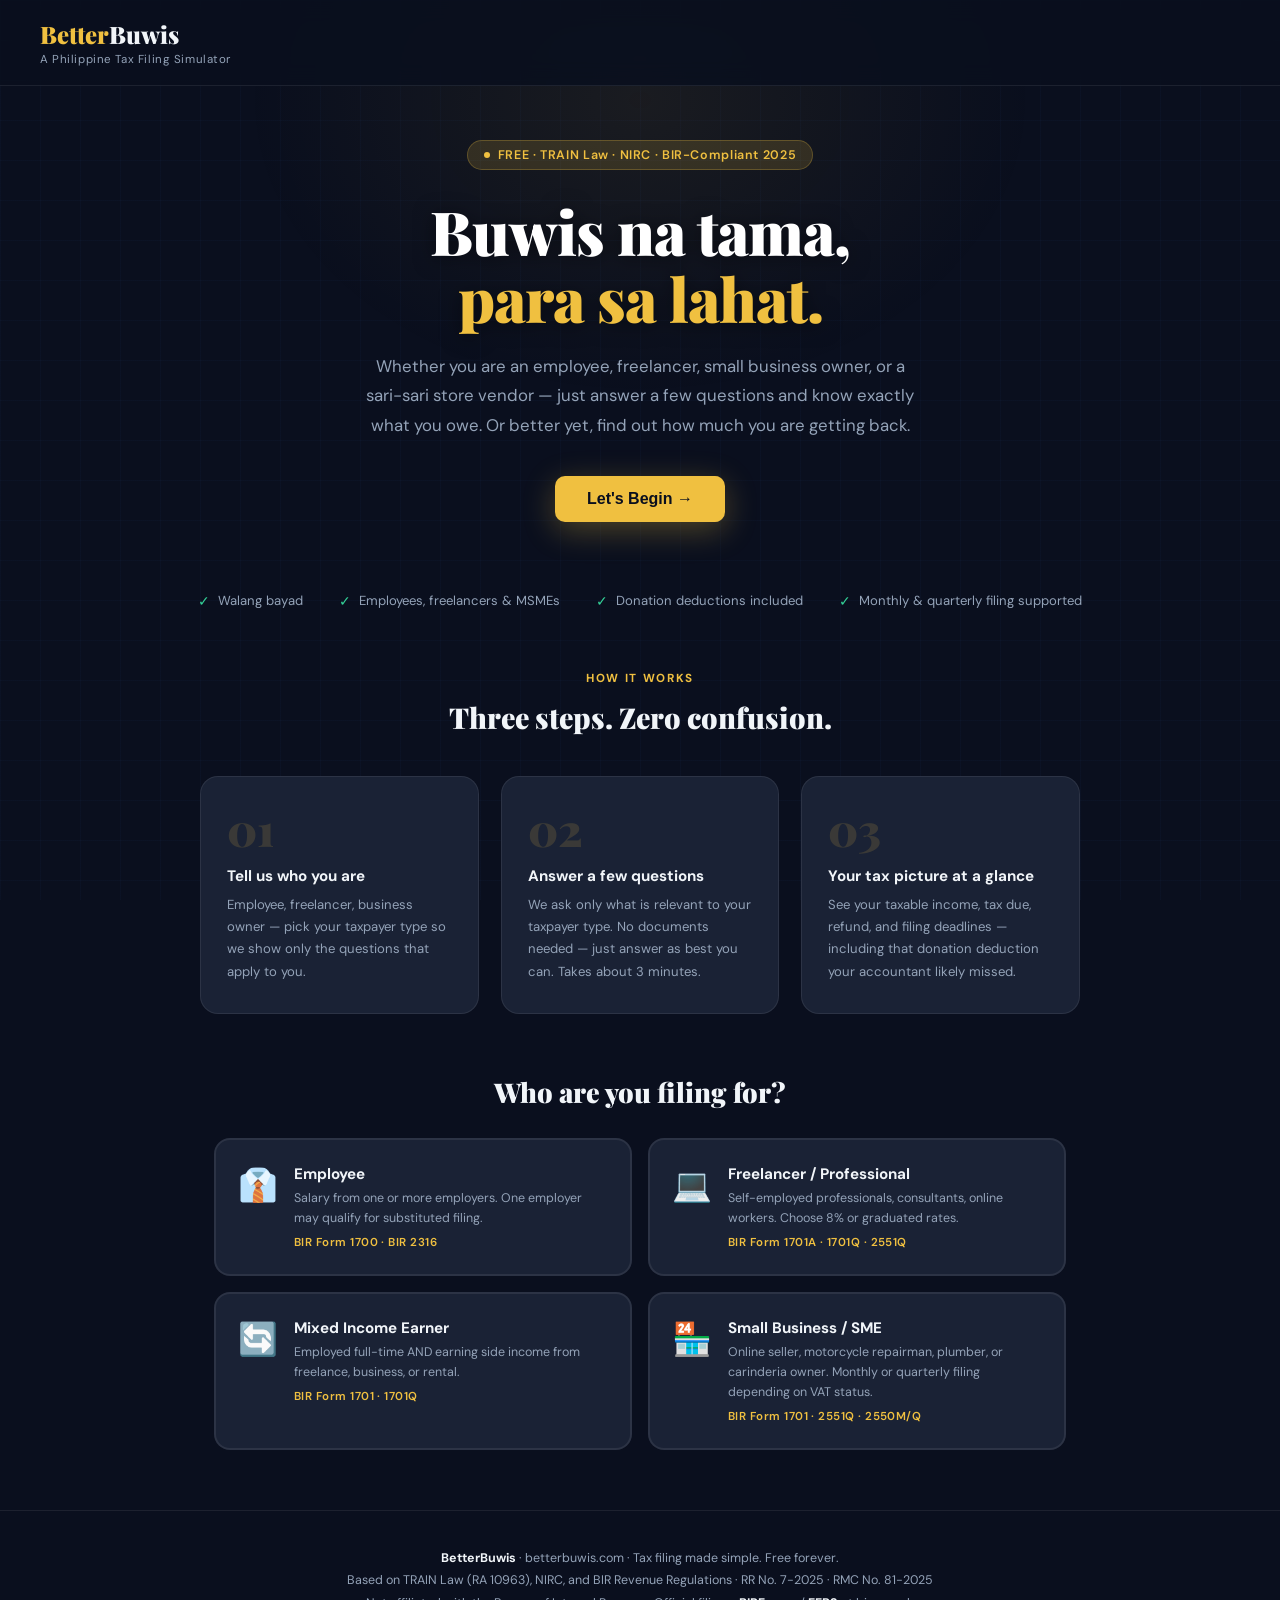
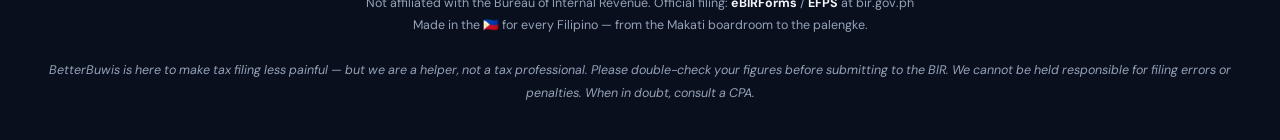
==== index.html @ 090c54fe "Add files via upload" ====
<!DOCTYPE html>
<html lang="en">
<head>
<meta charset="UTF-8">
<link rel="icon" type="image/svg+xml" href="data:image/svg+xml,<svg xmlns='http://www.w3.org/2000/svg' viewBox='0 0 64 64'><rect width='64' height='64' rx='12' fill='%230a0f1e'/><text x='4' y='48' font-family='Georgia,serif' font-size='42' font-weight='900' fill='%23f0c040'>B</text><text x='30' y='48' font-family='Georgia,serif' font-size='42' font-weight='900' fill='%23ffffff'>B</text></svg>">
<title>BetterBuwis — A Philippine Tax Filing Simulator v1.9</title>
<!-- Google tag (gtag.js) -->
<script async src="https://www.googletagmanager.com/gtag/js?id=G-RTG8ZBJ136"></script>
<script>
  window.dataLayer = window.dataLayer || [];
  function gtag(){dataLayer.push(arguments);}
  gtag('js', new Date());
  gtag('config', 'G-RTG8ZBJ136');
</script>
<style>
  @import url('https://fonts.googleapis.com/css2?family=Playfair+Display:wght@700;900&family=DM+Sans:wght@300;400;500;600&display=swap');

  :root {
    --bg: #0a0f1e;
    --surface: #111827;
    --card: #1a2235;
    --border: rgba(255,255,255,0.08);
    --gold: #f0c040;
    --gold-dim: rgba(240,192,64,0.15);
    --blue: #4f8ef7;
    --green: #34d399;
    --red: #f87171;
    --text: #f1f5f9;
    --muted: #94a3b8;
    --accent: #e2a12f;
  }

  * { margin: 0; padding: 0; box-sizing: border-box; }
  body { font-family: 'DM Sans', sans-serif; background: var(--bg); color: var(--text); min-height: 100vh; overflow-x: hidden; }

  .bg-grid {
    position: fixed; inset: 0; z-index: 0;
    background-image: linear-gradient(rgba(79,142,247,0.03) 1px, transparent 1px), linear-gradient(90deg, rgba(79,142,247,0.03) 1px, transparent 1px);
    background-size: 40px 40px;
  }
  .bg-glow {
    position: fixed; top: -200px; left: 50%; transform: translateX(-50%);
    width: 800px; height: 600px;
    background: radial-gradient(ellipse, rgba(240,192,64,0.07) 0%, transparent 70%);
    z-index: 0; pointer-events: none;
  }

  nav {
    position: fixed; top: 0; left: 0; right: 0; z-index: 100;
    padding: 18px 40px;
    display: flex; align-items: center; justify-content: space-between;
    background: rgba(10,15,30,0.88); backdrop-filter: blur(12px);
    border-bottom: 1px solid var(--border);
  }
  .logo { font-family: 'Playfair Display', serif; font-size: 1.5rem; font-weight: 900; color: var(--gold); }
  .logo span { color: var(--text); }
  .nav-tag { font-size: 0.72rem; color: var(--muted); letter-spacing: 0.05em; margin-top: 2px; }
  .nav-pill {
    background: var(--gold-dim); border: 1px solid rgba(240,192,64,0.3);
    color: var(--gold); font-size: 0.78rem; font-weight: 600;
    padding: 6px 18px; border-radius: 50px; cursor: pointer; transition: all 0.2s;
  }
  .nav-pill:hover { background: rgba(240,192,64,0.25); }

  .hero {
    position: relative; z-index: 1;
    padding: 140px 40px 70px; text-align: center;
    max-width: 860px; margin: 0 auto;
  }
  .hero-badge {
    display: inline-flex; align-items: center; gap: 8px;
    background: var(--gold-dim); border: 1px solid rgba(240,192,64,0.25);
    color: var(--gold); font-size: 0.78rem; font-weight: 600;
    padding: 6px 16px; border-radius: 50px; margin-bottom: 28px; letter-spacing: 0.05em;
  }
  .dot { width: 6px; height: 6px; background: var(--gold); border-radius: 50%; animation: pulse 2s infinite; }
  @keyframes pulse { 0%,100%{opacity:1;transform:scale(1)} 50%{opacity:0.5;transform:scale(0.8)} }

  h1 { font-family: 'Playfair Display', serif; font-size: clamp(2.4rem, 5vw, 3.8rem); font-weight: 900; line-height: 1.1; margin-bottom: 20px; letter-spacing: -1px; color: #ffffff; text-shadow: 0 2px 20px rgba(0,0,0,0.5); }
  h1 em { color: var(--gold); font-style: normal; }
  .hero p { font-size: 1.05rem; color: var(--muted); max-width: 560px; margin: 0 auto 36px; line-height: 1.75; }

  .hero-cta { display: flex; gap: 14px; justify-content: center; flex-wrap: wrap; }
  .btn-primary {
    background: var(--gold); color: #0a0f1e; font-weight: 700; font-size: 1rem;
    padding: 14px 32px; border-radius: 10px; border: none; cursor: pointer;
    transition: all 0.25s; box-shadow: 0 8px 32px rgba(240,192,64,0.3);
  }
  .btn-primary:hover { transform: translateY(-2px); box-shadow: 0 12px 40px rgba(240,192,64,0.45); }
  .btn-ghost {
    background: transparent; color: var(--text); font-weight: 500; font-size: 1rem;
    padding: 14px 32px; border-radius: 10px; border: 1px solid var(--border); cursor: pointer; transition: all 0.25s;
  }
  .btn-ghost:hover { background: var(--card); }

  .trust-strip {
    position: relative; z-index: 1;
    display: flex; justify-content: center; gap: 36px; padding: 0 40px 60px; flex-wrap: wrap;
  }
  .trust-item { display: flex; align-items: center; gap: 8px; font-size: 0.82rem; color: var(--muted); }
  .trust-icon { color: var(--green); font-size: 0.9rem; }

  /* TAXPAYER TYPE SELECTOR */
  .type-select-section {
    position: relative; z-index: 1;
    max-width: 900px; margin: 0 auto 60px; padding: 0 24px;
  }
  .section-label { font-size: 0.73rem; font-weight: 700; letter-spacing: 0.14em; color: var(--gold); text-transform: uppercase; margin-bottom: 12px; text-align: center; }
  .section-title { font-family: 'Playfair Display', serif; font-size: 1.7rem; font-weight: 900; text-align: center; margin-bottom: 28px; }

  .type-grid { display: grid; grid-template-columns: repeat(2, 1fr); gap: 16px; margin-bottom: 30px; }
  .type-card {
    background: var(--card); border: 2px solid var(--border); border-radius: 16px;
    padding: 24px 22px; cursor: pointer; transition: all 0.25s;
    display: flex; gap: 16px; align-items: flex-start;
  }
  .type-card:hover { border-color: rgba(240,192,64,0.4); transform: translateY(-2px); }
  .type-card.selected { border-color: var(--gold); background: var(--gold-dim); }
  .tc-icon { font-size: 2rem; flex-shrink: 0; }
  .tc-body h3 { font-size: 0.95rem; font-weight: 700; margin-bottom: 5px; }
  .tc-body p { font-size: 0.78rem; color: var(--muted); line-height: 1.6; }
  .tc-forms { font-size: 0.72rem; color: var(--gold); font-weight: 600; margin-top: 6px; letter-spacing: 0.04em; }

  /* UPLOAD SECTION */
  .upload-section { position: relative; z-index: 1; max-width: 740px; margin: 0 auto 80px; padding: 0 24px; }
  .upload-card {
    background: var(--card); border: 2px dashed rgba(240,192,64,0.3);
    border-radius: 20px; padding: 48px 40px; text-align: center;
    cursor: pointer; transition: all 0.3s; position: relative; overflow: hidden;
  }
  .upload-card::before {
    content: ''; position: absolute; inset: 0;
    background: radial-gradient(ellipse at 50% 0%, rgba(240,192,64,0.05), transparent 70%);
  }
  .upload-card:hover, .upload-card.dragover { border-color: var(--gold); background: rgba(240,192,64,0.05); }
  .upload-icon { width: 68px; height: 68px; background: var(--gold-dim); border-radius: 16px; display: flex; align-items: center; justify-content: center; margin: 0 auto 18px; font-size: 1.9rem; }
  .upload-card h2 { font-family: 'Playfair Display', serif; font-size: 1.4rem; font-weight: 700; margin-bottom: 10px; }
  .upload-card p { color: var(--muted); font-size: 0.88rem; line-height: 1.7; margin-bottom: 20px; }
  .upload-types { display: flex; gap: 8px; justify-content: center; flex-wrap: wrap; margin-bottom: 22px; }
  .type-tag { background: rgba(79,142,247,0.1); border: 1px solid rgba(79,142,247,0.2); color: var(--blue); font-size: 0.72rem; font-weight: 600; padding: 4px 12px; border-radius: 50px; }
  .upload-note { font-size: 0.78rem; color: var(--muted); margin-bottom: 20px; font-style: italic; }
  #file-input { display: none; }

  /* WIZARD */
  #wizard { display: none; position: relative; z-index: 1; max-width: 760px; margin: 0 auto 80px; padding: 0 24px; }
  #wizard.active { display: block; }

  .progress-wrap { background: var(--card); border-radius: 14px; padding: 20px 28px; margin-bottom: 24px; border: 1px solid var(--border); }
  .step-row { display: flex; justify-content: space-between; margin-bottom: 12px; }
  .step-pill { font-size: 0.72rem; font-weight: 600; color: var(--muted); padding: 4px 12px; border-radius: 50px; border: 1px solid var(--border); transition: all 0.3s; }
  .step-pill.active { color: var(--gold); border-color: rgba(240,192,64,0.4); background: var(--gold-dim); }
  .step-pill.done { color: var(--green); border-color: rgba(52,211,153,0.3); }
  .progress-bar { height: 4px; background: var(--surface); border-radius: 4px; overflow: hidden; }
  .progress-fill { height: 100%; background: linear-gradient(90deg, var(--gold), var(--accent)); border-radius: 4px; transition: width 0.5s ease; }

  .q-card { background: var(--card); border: 1px solid var(--border); border-radius: 20px; padding: 36px 38px; margin-bottom: 20px; animation: slideIn 0.35s ease; }
  @keyframes slideIn { from {opacity:0;transform:translateY(14px)} to {opacity:1;transform:translateY(0)} }
  .q-section { font-size: 0.7rem; font-weight: 700; letter-spacing: 0.14em; color: var(--gold); text-transform: uppercase; margin-bottom: 8px; }
  .q-title { font-family: 'Playfair Display', serif; font-size: 1.35rem; font-weight: 700; margin-bottom: 8px; line-height: 1.3; }
  .q-hint { font-size: 0.83rem; color: var(--muted); margin-bottom: 24px; line-height: 1.65; }

  .q-options { display: flex; flex-direction: column; gap: 10px; }
  .q-option {
    display: flex; align-items: center; gap: 14px;
    padding: 13px 18px; background: var(--surface); border: 1px solid var(--border);
    border-radius: 12px; cursor: pointer; transition: all 0.2s; font-size: 0.9rem;
  }
  .q-option:hover { border-color: rgba(240,192,64,0.4); background: rgba(240,192,64,0.04); }
  .q-option.selected { border-color: var(--gold); background: var(--gold-dim); }
  .opt-icon { font-size: 1.25rem; }
  .opt-text { font-weight: 500; }
  .opt-sub { font-size: 0.75rem; color: var(--muted); margin-top: 2px; }

  .q-input {
    width: 100%; background: var(--surface); border: 1px solid var(--border);
    border-radius: 12px; padding: 13px 18px; color: var(--text);
    font-family: 'DM Sans', sans-serif; font-size: 0.95rem; outline: none; transition: border-color 0.2s;
  }
  .q-input:focus { border-color: var(--gold); }
  .q-input::placeholder { color: var(--muted); }
  .q-input-wrap { display: flex; align-items: center; gap: 10px; }
  .q-prefix { font-size: 1.2rem; color: var(--gold); font-weight: 700; }

  .q-nav { display: flex; justify-content: space-between; align-items: center; margin-top: 18px; }
  .btn-back { background: transparent; color: var(--muted); border: 1px solid var(--border); padding: 10px 22px; border-radius: 9px; font-family: 'DM Sans', sans-serif; font-size: 0.88rem; cursor: pointer; transition: all 0.2s; }
  .btn-back:hover { color: var(--text); }
  .btn-next { background: var(--gold); color: #0a0f1e; border: none; padding: 10px 28px; border-radius: 9px; font-family: 'DM Sans', sans-serif; font-weight: 700; font-size: 0.9rem; cursor: pointer; transition: all 0.25s; }
  .btn-next:hover { background: #f5cb60; }

  /* RESULT */
  #result { display: none; position: relative; z-index: 1; max-width: 760px; margin: 0 auto 80px; padding: 0 24px; }
  #result.active { display: block; }

  .result-header { text-align: center; padding: 36px 0 24px; }
  .result-header h2 { font-family: 'Playfair Display', serif; font-size: 1.9rem; font-weight: 900; margin-bottom: 8px; }
  .result-header p { color: var(--muted); font-size: 0.88rem; }

  .result-cards { display: grid; grid-template-columns: repeat(3, 1fr); gap: 14px; margin-bottom: 20px; }
  .rc { background: var(--card); border: 1px solid var(--border); border-radius: 16px; padding: 22px 18px; text-align: center; }
  .rc.gold { border-color: var(--gold); background: var(--gold-dim); }
  .rc.green { border-color: var(--green); background: rgba(52,211,153,0.08); }
  .rc.red { border-color: var(--red); background: rgba(248,113,113,0.07); }
  .rc-label { font-size: 0.7rem; font-weight: 600; letter-spacing: 0.08em; text-transform: uppercase; color: var(--muted); margin-bottom: 8px; }
  .rc-value { font-family: 'Playfair Display', serif; font-size: 1.65rem; font-weight: 900; }
  .rc.gold .rc-value { color: var(--gold); }
  .rc.green .rc-value { color: var(--green); }
  .rc.red .rc-value { color: var(--red); }
  .rc-sub { font-size: 0.72rem; color: var(--muted); margin-top: 5px; }

  .breakdown { background: var(--card); border: 1px solid var(--border); border-radius: 16px; overflow: hidden; margin-bottom: 18px; }
  .bi { display: flex; justify-content: space-between; align-items: center; padding: 13px 22px; border-bottom: 1px solid var(--border); font-size: 0.85rem; }
  .bi:last-child { border-bottom: none; }
  .bi-label { color: var(--muted); }
  .bi-val { font-weight: 600; }
  .bi-val.pos { color: var(--green); }
  .bi-val.neg { color: var(--red); }
  .bi-val.gold { color: var(--gold); }
  .bi-section { background: rgba(240,192,64,0.05); padding: 8px 22px; border-bottom: 1px solid var(--border); }
  .bi-section span { font-size: 0.68rem; font-weight: 700; letter-spacing: 0.12em; text-transform: uppercase; color: var(--gold); }

  .callout { border-radius: 14px; padding: 20px 22px; display: flex; gap: 16px; align-items: flex-start; margin-bottom: 18px; }
  .callout.donation { background: rgba(52,211,153,0.07); border: 1px solid rgba(52,211,153,0.25); }
  .callout.deadline { background: rgba(240,192,64,0.06); border: 1px solid rgba(240,192,64,0.2); }
  .callout-icon { font-size: 1.7rem; flex-shrink: 0; }
  .callout h4 { font-size: 0.9rem; font-weight: 700; margin-bottom: 4px; }
  .callout.donation h4 { color: var(--green); }
  .callout.deadline h4 { color: var(--gold); }
  .callout p { font-size: 0.8rem; color: var(--muted); line-height: 1.65; }

  .disclaimer { background: rgba(248,113,113,0.06); border: 1px solid rgba(248,113,113,0.15); border-radius: 12px; padding: 14px 18px; font-size: 0.77rem; color: var(--muted); line-height: 1.65; }
  .disclaimer strong { color: var(--red); }

  .result-actions { display: flex; gap: 12px; margin-top: 18px; justify-content: center; }
  .btn-dl { background: var(--blue); color: white; border: none; padding: 12px 28px; border-radius: 10px; font-family: 'DM Sans', sans-serif; font-weight: 700; font-size: 0.9rem; cursor: pointer; }
  .btn-restart { background: transparent; color: var(--muted); border: 1px solid var(--border); padding: 12px 28px; border-radius: 10px; font-family: 'DM Sans', sans-serif; font-size: 0.9rem; cursor: pointer; }

  /* HOW IT WORKS */
  .how { position: relative; z-index: 1; max-width: 960px; margin: 0 auto 90px; padding: 0 40px; }
  .how-grid { display: grid; grid-template-columns: repeat(3, 1fr); gap: 22px; margin-top: 40px; }
  .how-card { background: var(--card); border: 1px solid var(--border); border-radius: 18px; padding: 30px 26px; transition: transform 0.25s, border-color 0.25s; }
  .how-card:hover { transform: translateY(-4px); border-color: rgba(240,192,64,0.25); }
  .how-num { font-family: 'Playfair Display', serif; font-size: 2.8rem; font-weight: 900; color: rgba(240,192,64,0.15); line-height: 1; margin-bottom: 14px; }
  .how-card h3 { font-size: 0.95rem; font-weight: 700; margin-bottom: 8px; }
  .how-card p { font-size: 0.82rem; color: var(--muted); line-height: 1.7; }

  footer { position: relative; z-index: 1; text-align: center; padding: 36px 40px; border-top: 1px solid var(--border); color: var(--muted); font-size: 0.78rem; line-height: 1.8; }
  footer strong { color: var(--text); }

  @media(max-width:640px) {
    nav { padding: 14px 18px; }
    .hero { padding: 110px 20px 50px; }
    h1 { font-size: 2rem; }
    .type-grid { grid-template-columns: 1fr; }
    .result-cards { grid-template-columns: 1fr; }
    .how-grid { grid-template-columns: 1fr; }
    .q-card { padding: 24px 20px; }
    .upload-card { padding: 36px 22px; }
  }
</style>
</head>
<body>
<div class="bg-grid"></div>
<div class="bg-glow"></div>

<nav>
  <div>
    <div class="logo">Better<span>Buwis</span></div>
    <div class="nav-tag">A Philippine Tax Filing Simulator</div>
  </div>

</nav>

<!-- HERO -->
<section class="hero">
  <div class="hero-badge"><div class="dot"></div>FREE · TRAIN Law · NIRC · BIR-Compliant 2025</div>
  <h1>Buwis na tama,<br><em>para sa lahat.</em></h1>
  <p>Whether you are an employee, freelancer, small business owner, or a sari-sari store vendor — just answer a few questions and know exactly what you owe. Or better yet, find out how much you are getting back.</p>
  <div class="hero-cta">
    <button class="btn-primary" onclick="gtag('event','lets_begin_clicked',{'event_category':'engagement'});document.getElementById('start').scrollIntoView({behavior:'smooth'})">Let's Begin →</button>
  </div>
</section>

<div class="trust-strip">
  <div class="trust-item"><span class="trust-icon">✓</span> Walang bayad</div>
  <div class="trust-item"><span class="trust-icon">✓</span> Employees, freelancers & MSMEs</div>
  <div class="trust-item"><span class="trust-icon">✓</span> Donation deductions included</div>
  <div class="trust-item"><span class="trust-icon">✓</span> Monthly & quarterly filing supported</div>
</div>

<!-- HOW IT WORKS -->
<section class="how" id="how" style="padding-top:0;margin-bottom:60px">
  <div class="section-label" style="text-align:center">How It Works</div>
  <div class="section-title" style="text-align:center;font-family:'Playfair Display',serif;font-size:1.8rem;font-weight:900;margin-top:10px">Three steps. Zero confusion.</div>
  <div class="how-grid">
    <div class="how-card"><div class="how-num">01</div><h3>Tell us who you are</h3><p>Employee, freelancer, business owner — pick your taxpayer type so we show only the questions that apply to you.</p></div>
    <div class="how-card"><div class="how-num">02</div><h3>Answer a few questions</h3><p>We ask only what is relevant to your taxpayer type. No documents needed — just answer as best you can. Takes about 3 minutes.</p></div>
    <div class="how-card"><div class="how-num">03</div><h3>Your tax picture at a glance</h3><p>See your taxable income, tax due, refund, and filing deadlines — including that donation deduction your accountant likely missed.</p></div>
  </div>
</section>

<!-- TAXPAYER TYPE + UPLOAD -->
<section class="type-select-section" id="start">
  <div class="section-title">Who are you filing for?</div>

  <div class="type-grid" id="typeGrid">
    <div class="type-card" onclick="selectType('employee', this)">
      <div class="tc-icon">👔</div>
      <div class="tc-body">
        <h3>Employee</h3>
        <p>Salary from one or more employers. One employer may qualify for substituted filing.</p>
        <div class="tc-forms">BIR Form 1700 · BIR 2316</div>
      </div>
    </div>
    <div class="type-card" onclick="selectType('freelance', this)">
      <div class="tc-icon">💻</div>
      <div class="tc-body">
        <h3>Freelancer / Professional</h3>
        <p>Self-employed professionals, consultants, online workers. Choose 8% or graduated rates.</p>
        <div class="tc-forms">BIR Form 1701A · 1701Q · 2551Q</div>
      </div>
    </div>
    <div class="type-card" onclick="selectType('mixed', this)">
      <div class="tc-icon">🔄</div>
      <div class="tc-body">
        <h3>Mixed Income Earner</h3>
        <p>Employed full-time AND earning side income from freelance, business, or rental.</p>
        <div class="tc-forms">BIR Form 1701 · 1701Q</div>
      </div>
    </div>
    <div class="type-card" onclick="selectType('business', this)">
      <div class="tc-icon">🏪</div>
      <div class="tc-body">
        <h3>Small Business / SME</h3>
        <p>Online seller, motorcycle repairman, plumber, or carinderia owner. Monthly or quarterly filing depending on VAT status.</p>
        <div class="tc-forms">BIR Form 1701 · 2551Q · 2550M/Q</div>
      </div>
    </div>
  </div>
</section>

<section class="upload-section" id="upload" style="display:none">
  <div style="text-align:center;padding:40px 24px">
    <div style="font-size:3rem;margin-bottom:16px">📝</div>
    <h2 style="font-family:'Playfair Display',serif;font-size:1.5rem;font-weight:900;margin-bottom:12px">Ready when you are.</h2>
    <p style="color:var(--muted);font-size:0.9rem;max-width:440px;margin:0 auto 28px;line-height:1.7">We will ask you a series of questions about your income, deductions, and donations. No documents needed — just answer as best you can and we will do the rest.</p>
    <button class="btn-primary" style="font-size:1rem;padding:14px 40px" onclick="startWizard()">→ Answer Questions</button>
  </div>
</section>

<!-- WIZARD -->
<div id="wizard">
  <div class="progress-wrap">
    <div class="step-row" id="stepRow"></div>
    <div class="progress-bar"><div class="progress-fill" id="progressFill"></div></div>
  </div>
  <div id="qContainer"></div>
  <div class="q-nav">
    <button class="btn-back" id="btnBack" onclick="prevStep()">← Back</button>
    <span id="stepNum" style="font-size:0.78rem;color:var(--muted)"></span>
    <button class="btn-next" id="btnNext" onclick="nextStep()">Continue →</button>
  </div>
</div>

<!-- RESULT -->
<div id="result">
  <div class="result-header">
    <h2 id="resultTitle">Your 2025 Tax Summary</h2>
    <p>Estimated from your answers. Bring this to your accountant or use eBIRForms to file officially.</p>
  </div>
  <div class="result-cards" id="resultCards"></div>
  <div class="breakdown" id="breakdown"></div>
  <div id="deadlineBox"></div>
  <div id="donationBox"></div>
  <div class="disclaimer">
    <strong>📋 Important reminder:</strong> BetterBuwis is a free tax simulator — not an official BIR filing tool. The numbers you see here are estimates based on your answers and the TRAIN Law (RA 10963) and NIRC. Think of it as a helpful preview, not a final return. To officially settle your taxes with the government, you still need to file through <strong>eBIRForms</strong> or <strong>EFPS</strong> at bir.gov.ph — or work with a registered CPA. That said, we hope this gives you enough clarity to walk into that conversation feeling a whole lot more confident. 💛
  </div>
  <div class="result-actions">
    <button class="btn-dl" onclick="downloadPDF()">📥 Download Summary</button>
    <button class="btn-restart" onclick="restart()">← Start Over</button>
  </div>
</div>

<footer>
  <strong>BetterBuwis</strong> · betterbuwis.com · Tax filing made simple. Free forever.<br>
  Based on TRAIN Law (RA 10963), NIRC, and BIR Revenue Regulations · RR No. 7-2025 · RMC No. 81-2025<br>
  Not affiliated with the Bureau of Internal Revenue. Official filing: <strong>eBIRForms</strong> / <strong>EFPS</strong> at bir.gov.ph<br>
  Made in the 🇵🇭 for every Filipino — from the Makati boardroom to the palengke.<br><br>
  <em>BetterBuwis is here to make tax filing less painful — but we are a helper, not a tax professional. Please double-check your figures before submitting to the BIR. We cannot be held responsible for filing errors or penalties. When in doubt, consult a CPA.</em>
</footer>

<style media="print">
  body { background: white !important; color: black !important; }
  nav, .hero, .trust-strip, .how, .type-select-section, .upload-section, #wizard, .result-actions, footer { display: none !important; }
  #result { display: block !important; padding: 20px !important; }
  .rc { border: 1px solid #ccc !important; background: white !important; }
  .rc.gold { background: #fffbe6 !important; }
  .rc.green { background: #f0fff4 !important; }
  .rc.red { background: #fff5f5 !important; }
  .rc-value { color: black !important; }
  .rc.gold .rc-value { color: #b7791f !important; }
  .rc.green .rc-value { color: #276749 !important; }
  .rc.red .rc-value { color: #c53030 !important; }
  .breakdown { border: 1px solid #ccc !important; }
  .bi { border-bottom: 1px solid #eee !important; color: black !important; }
  .bi-label { color: #555 !important; }
  .bi-val { color: black !important; }
  .bi-val.pos { color: #276749 !important; }
  .bi-val.neg { color: #c53030 !important; }
  .bi-val.gold { color: #b7791f !important; }
  .bi-section { background: #fffbe6 !important; }
  .bi-section span { color: #b7791f !important; }
  .callout { border: 1px solid #ccc !important; background: #f9f9f9 !important; }
  .disclaimer { border: 1px solid #ccc !important; background: #fff5f5 !important; color: #555 !important; }
  .result-header h2, .result-header p { color: black !important; }
</style>
<script>
// =====================
// STATE
// =====================
let taxpayerType = null;
let answers = {};
let currentStep = 0;
let activeQs = [];

// =====================
// QUESTIONS
// =====================
const ALL_QUESTIONS = [
  // --- INCOME ---
  { id:'gross_comp', section:'Income', title:'What was your total gross salary in 2025?', hint:'Before any deductions — check your payslips or BIR Form 2316. Include all employers.', type:'peso', placeholder:'e.g., 480000', show: t => ['employee','mixed'].includes(t) },
  { id:'employer_count', section:'Income', title:'How many employers did you have in 2025?', hint:'One employer with correct withholding may qualify you for substituted filing — no need to file manually.', type:'option', show: t => ['employee','mixed'].includes(t),
    options:[{icon:'1️⃣',text:'One employer only',sub:'May qualify for substituted filing',val:'1'},{icon:'2️⃣',text:'Two employers',sub:'Must file manually',val:'2'},{icon:'🔢',text:'Three or more',val:'3+'}] },
  { id:'freelance_gross', section:'Income', title:'Total gross professional / business income in 2025?', hint:'Include all consulting fees, project fees, commissions, online sales, rental income — before any deductions.', type:'peso', placeholder:'e.g., 350000', show: t => ['freelance','mixed','business'].includes(t) },
  { id:'vat_status', section:'Income', title:'Is your business VAT-registered?', hint:'VAT registration is mandatory once gross sales exceed ₱3,000,000 per year. Below that threshold, you\'re non-VAT and pay 3% percentage tax instead (unless you opted for the 8% flat rate).', type:'option', show: t => ['business','freelance'].includes(t),
    options:[{icon:'✅',text:'Yes — VAT registered',sub:'12% VAT · File 2550M monthly + 2550Q quarterly',val:'vat'},{icon:'❌',text:'No — Non-VAT',sub:'Gross sales below ₱3M · File 2551Q quarterly',val:'nonvat'},{icon:'🆕',text:'Just starting out',sub:'Not yet registered',val:'new'}] },
  { id:'filing_preference', section:'Income', title:'Which tax rate do you prefer for your business/freelance income?', hint:'8% flat tax is simplest — replaces both income tax and percentage tax. OSD is 40% off your gross. Itemized needs receipts but can save more if expenses are high.', type:'option', show: t => ['freelance','mixed','business'].includes(t),
    options:[{icon:'⚡',text:'8% Flat Tax',sub:'Gross ≤ ₱3M · Replaces income tax AND percentage tax',val:'8pct'},{icon:'📊',text:'Optional Standard Deduction (OSD)',sub:'40% of gross — no receipts needed',val:'osd'},{icon:'🧾',text:'Itemized Deductions',sub:'Actual expenses · Requires official receipts',val:'itemized'}] },
  { id:'itemized_exp', section:'Income', title:'Total documented business expenses in 2025?', hint:'Rent, utilities, supplies, internet, professional fees, salaries paid. Must have official receipts (ORs). Reasonable and necessary for the business only.', type:'peso', placeholder:'e.g., 120000', show: t => true, dependsOn:{id:'filing_preference',val:'itemized'} },
  { id:'bonus', section:'Income', title:'Did you receive 13th month pay or performance bonuses?', hint:'The first ₱90,000 of 13th month pay and other benefits is tax-exempt under TRAIN Law. Excess is added to taxable income.', type:'option', show: t => ['employee','mixed'].includes(t),
    options:[{icon:'🎁',text:'Yes',sub:'Enter total amount next',val:'yes'},{icon:'❌',text:'No',val:'no'}] },
  { id:'bonus_amt', section:'Income', title:'Total 13th month pay + bonuses received in 2025?', hint:'Add all bonuses received. First ₱90,000 is exempt. Amount above ₱90,000 becomes taxable.', type:'peso', placeholder:'e.g., 75000', show: t => true, dependsOn:{id:'bonus',val:'yes'} },

  // --- DEDUCTIONS ---
  { id:'govt_contribs', section:'Deductions', title:'Were SSS, PhilHealth, and Pag-IBIG contributions deducted from your pay?', hint:'Mandatory government contributions are excluded from your taxable compensation income.', type:'option', show: t => true,
    options:[{icon:'✅',text:'Yes — employer deducted them',sub:'Standard for regular employees',val:'auto'},{icon:'🏢',text:'I paid them myself',sub:'Self-employed / voluntary contributor',val:'self'},{icon:'❓',text:'Not sure',val:'unsure'}] },
  { id:'sss_self', section:'Deductions', title:'Total SSS + PhilHealth + Pag-IBIG contributions you paid in 2025?', hint:'Check your SSS, PhilHealth, and HDMF online accounts for your total contributions for the year.', type:'peso', placeholder:'e.g., 28800', show: t => true, dependsOn:{id:'govt_contribs',val:'self'} },

  // --- DONATIONS ---
  { id:'donations', section:'Donations & Refunds', title:'Did you make any donations in 2025?', hint:'Donations to BIR-accredited NGOs or government priority programs can reduce your taxable income by up to 10% (individuals) under Sec. 34(H), NIRC. Many accountants miss this deduction entirely.', type:'option', show: t => true,
    options:[{icon:'💚',text:'Yes — I donated to an organization',sub:'Church, NGO, school, government',val:'yes'},{icon:'❌',text:'No donations',val:'no'}] },
  { id:'donee_type', section:'Donations & Refunds', title:'What kind of organization did you donate to?', hint:'Only BIR-accredited donees qualify for the income tax deduction. They should issue you a BIR Form 2322 (Certificate of Donation).', type:'option', show: t => true, dependsOn:{id:'donations',val:'yes'},
    options:[{icon:'✅',text:'BIR-accredited NGO',sub:'They gave me a BIR Form 2322',val:'accredited'},{icon:'🏛️',text:'Government entity / NEDA priority project',sub:'Fully deductible',val:'govt'},{icon:'⛪',text:'Church / informal group',sub:'Generally not deductible',val:'church'},{icon:'❓',text:'I\'m not sure',val:'unsure'}] },
  { id:'donation_amt', section:'Donations & Refunds', title:'How much did you donate in total in 2025?', hint:'Cap is 10% of your taxable income for individuals, 5% for corporations. Have BIR Form 2322 ready to attach to your ITR.', type:'peso', placeholder:'e.g., 50000', show: t => true, dependsOn:{id:'donations',val:'yes'} },

  // --- TAXES ALREADY PAID ---
  { id:'withheld', section:'Donations & Refunds', title:'Total income tax withheld from you in 2025?', hint:'Find this on your BIR Form 2316 (Box 26 — Total Taxes Withheld). Or add all withholding entries from your payslips.', type:'peso', placeholder:'e.g., 62500', show: t => true },
  { id:'quarterly_paid', section:'Donations & Refunds', title:'Did you make quarterly income tax payments in 2025?', hint:'Self-employed and freelancers file quarterly (Form 1701Q) due May 15, Aug 15, Nov 15. These credit against your annual tax.', type:'option', show: t => ['freelance','mixed','business'].includes(t),
    options:[{icon:'✅',text:'Yes — I paid quarterly taxes',sub:'Enter total next',val:'yes'},{icon:'❌',text:'No',val:'no'}] },
  { id:'quarterly_amt', section:'Donations & Refunds', title:'Total quarterly income tax payments made in 2025?', hint:'Add your Q1 + Q2 + Q3 payments (Form 1701Q). Do not include Q4 — that\'s what we\'re computing now.', type:'peso', placeholder:'e.g., 28000', show: t => true, dependsOn:{id:'quarterly_paid',val:'yes'} },
  { id:'pct_tax_paid', section:'Donations & Refunds', title:'Did you pay quarterly percentage tax (Form 2551Q) in 2025?', hint:'Non-VAT businesses and freelancers (not on 8% option) pay 3% of gross quarterly receipts via Form 2551Q — due 25 April, 25 July, 25 October, 25 January.', type:'option', show: t => ['freelance','business'].includes(t),
    options:[{icon:'✅',text:'Yes — I filed 2551Q quarterly',val:'yes'},{icon:'❌',text:'No / I\'m on 8% flat rate',val:'no'}] },
];

// TRAIN LAW 2025 TAX TABLE
const TAX_TABLE = [
  {min:0,max:250000,base:0,rate:0},
  {min:250000,max:400000,base:0,rate:0.15},
  {min:400000,max:800000,base:22500,rate:0.20},
  {min:800000,max:2000000,base:102500,rate:0.25},
  {min:2000000,max:8000000,base:402500,rate:0.30},
  {min:8000000,max:Infinity,base:2202500,rate:0.35},
];
function gradTax(n) {
  if (n <= 0) return 0;
  for (const b of TAX_TABLE) { if (n <= b.max) return b.base + (n - b.min) * b.rate; }
  return 0;
}
function fmt(n) { return isNaN(n) ? '0' : Math.round(n).toLocaleString('en-PH'); }

// =====================
// FLOW
// =====================
function selectType(type, el) {
  taxpayerType = type;
  gtag('event', 'taxpayer_type_selected', {
    'event_category': 'engagement',
    'taxpayer_type': type
  });
  document.querySelectorAll('.type-card').forEach(c => c.classList.remove('selected'));
  el.classList.add('selected');
  setTimeout(() => {
    document.getElementById('upload').style.display = 'block';
    document.getElementById('upload').scrollIntoView({behavior:'smooth'});
  }, 300);
}

function handleDrop(e) {
  e.preventDefault();
  document.getElementById('dropzone').classList.remove('dragover');
  startWizard();
}

function getActiveQs() {
  return ALL_QUESTIONS.filter(q => {
    if (!q.show(taxpayerType)) return false;
    if (q.dependsOn) return answers[q.dependsOn.id] === q.dependsOn.val;
    return true;
  });
}

function startWizard() {
  if (!taxpayerType) { alert('Please select your taxpayer type first.'); return; }
  answers = {}; currentStep = 0;
  document.getElementById('upload').style.display = 'none';
  document.querySelector('.type-select-section').style.opacity = '0.4';
  document.querySelector('.type-select-section').style.pointerEvents = 'none';
  const wiz = document.getElementById('wizard');
  wiz.style.display = 'block';
  wiz.classList.add('active');
  activeQs = getActiveQs();
  renderStep();
  setTimeout(() => wiz.scrollIntoView({behavior:'smooth'}), 100);
}

function renderStep() {
  activeQs = getActiveQs();
  if (currentStep >= activeQs.length) { showResult(); return; }
  const q = activeQs[currentStep];
  const sections = [...new Set(activeQs.map(x=>x.section))];
  const fill = ((currentStep+1)/activeQs.length)*100;
  document.getElementById('progressFill').style.width = fill+'%';
  document.getElementById('stepNum').textContent = `${currentStep+1} of ${activeQs.length}`;
  document.getElementById('btnBack').style.opacity = currentStep===0?'0.35':'1';

  // Step pills
  document.getElementById('stepRow').innerHTML = sections.map(s=>{
    const idx = activeQs.findIndex(x=>x.section===s);
    const isDone = idx!==-1 && currentStep > activeQs.map(x=>x.section).lastIndexOf(s);
    const isActive = q.section===s;
    return `<div class="step-pill ${isDone?'done':''} ${isActive?'active':''}">${s}</div>`;
  }).join('');

  // Question
  let html = `<div class="q-card">
    <div class="q-section">${q.section}</div>
    <div class="q-title">${q.title}</div>
    <div class="q-hint">${q.hint}</div>`;
  if (q.type==='option') {
    html += `<div class="q-options">`;
    q.options.forEach(o=>{
      const sel = answers[q.id]===o.val?'selected':'';
      html+=`<div class="q-option ${sel}" onclick="pick('${q.id}','${o.val}',this)">
        <span class="opt-icon">${o.icon}</span>
        <div><div class="opt-text">${o.text}</div>${o.sub?`<div class="opt-sub">${o.sub}</div>`:''}</div>
      </div>`;
    });
    html += `</div>`;
  } else if (q.type==='peso') {
    const v = answers[q.id]||'';
    html+=`<div class="q-input-wrap"><span class="q-prefix">₱</span>
      <input class="q-input" type="number" min="0" placeholder="${q.placeholder}" value="${v}"
        oninput="answers['${q.id}']=this.value" id="inp_${q.id}" style="max-width:320px">
    </div>`;
  }
  html += `</div>`;
  document.getElementById('qContainer').innerHTML = html;
}

function pick(qId, val, el) {
  answers[qId] = val;
  document.querySelectorAll('.q-option').forEach(o=>o.classList.remove('selected'));
  el.classList.add('selected');
}

function nextStep() {
  const q = activeQs[currentStep];
  if (q.type==='peso') { const inp=document.getElementById(`inp_${q.id}`); if(inp) answers[q.id]=inp.value; }
  if (!answers[q.id] && q.type==='option') { alert('Please select an option to continue.'); return; }
  currentStep++;
  activeQs = getActiveQs();
  if (currentStep>=activeQs.length) showResult();
  else { renderStep(); document.getElementById('wizard').scrollIntoView({behavior:'smooth'}); }
}

function prevStep() { if(currentStep>0){currentStep--;renderStep();} }

// =====================
// RESULT
// =====================
function showResult() {
  document.getElementById('wizard').style.display='none';
  document.getElementById('result').classList.add('active');
  document.getElementById('result').style.display='block';
  document.getElementById('result').scrollIntoView({behavior:'smooth'});

  const a = answers;
  const p = v => parseFloat(v)||0;

  // Income
  const grossComp = p(a.gross_comp);
  const freelanceGross = p(a.freelance_gross);
  const bonusTotal = p(a.bonus_amt);
  const bonusExempt = Math.min(bonusTotal, 90000);
  const bonusTaxable = Math.max(bonusTotal-90000, 0);

  // Govt contributions
  let govtContribs = 0;
  if (a.govt_contribs==='auto') {
    const sss = Math.min(grossComp*0.05,14400);
    const ph = Math.min(grossComp*0.025,2500*12);
    const pi = Math.min(grossComp*0.02,100*12);
    govtContribs = sss+ph+pi;
  } else if (a.govt_contribs==='self') {
    govtContribs = p(a.sss_self);
  }

  // Taxable compensation
  let taxableComp = Math.max(grossComp - govtContribs - bonusExempt + bonusTaxable, 0);

  // Freelance/business income
  let freelanceTaxable = 0, freelanceTax = 0, deductLabel='';
  if (freelanceGross > 0) {
    if (a.filing_preference==='8pct') {
      freelanceTax = Math.max(freelanceGross-250000,0)*0.08;
      freelanceTaxable = freelanceGross; deductLabel='8% flat tax';
    } else if (a.filing_preference==='osd') {
      freelanceTaxable = freelanceGross*0.60; deductLabel='OSD 40% applied';
    } else {
      freelanceTaxable = Math.max(freelanceGross-p(a.itemized_exp),0); deductLabel='Itemized deductions';
    }
  }

  // Donation
  let donationDeduct=0, donationEligible=false;
  if (a.donations==='yes' && ['accredited','govt'].includes(a.donee_type) && p(a.donation_amt)>0) {
    donationEligible=true;
    const cap=(taxableComp+freelanceTaxable)*0.10;
    donationDeduct=Math.min(p(a.donation_amt),cap);
  }

  // Total taxable
  let totalTaxable = Math.max(taxableComp+freelanceTaxable-donationDeduct,0);

  // Tax due
  let taxDue = 0;
  if (a.filing_preference==='8pct' && freelanceGross>0) {
    taxDue = gradTax(taxableComp) + freelanceTax;
  } else {
    taxDue = gradTax(totalTaxable);
  }

  // Percentage tax (3% for non-VAT if not on 8%)
  let pctTax = 0;
  if (['freelance','business'].includes(taxpayerType) && a.vat_status==='nonvat' && a.filing_preference!=='8pct') {
    pctTax = freelanceGross * 0.03;
  }

  const credits = p(a.withheld)+p(a.quarterly_amt);
  const balance = taxDue+pctTax-credits;
  const isRefund = balance<0;

  // Filing period label
  const typeLabels = {employee:'Employee (BIR 1700)',freelance:'Freelancer (BIR 1701A)',mixed:'Mixed Income (BIR 1701)',business:'Business Owner (BIR 1701)'};
  document.getElementById('resultTitle').textContent = `${typeLabels[taxpayerType]||''} — 2025 Tax Summary`;

  // Summary cards
  document.getElementById('resultCards').innerHTML=`
    <div class="rc"><div class="rc-label">Taxable Income</div><div class="rc-value">₱${fmt(totalTaxable)}</div><div class="rc-sub">After all deductions</div></div>
    <div class="rc gold"><div class="rc-label">Income Tax Due</div><div class="rc-value">₱${fmt(taxDue)}</div><div class="rc-sub">TRAIN Law 2025 rates</div></div>
    <div class="rc ${isRefund?'green':'red'}"><div class="rc-label">${isRefund?'🎉 Tax Refund':'Balance Due'}</div><div class="rc-value">${isRefund?'+':''}₱${fmt(Math.abs(balance))}</div><div class="rc-sub">${isRefund?'You overpaid — file for refund!':'Due by April 15 / May 15'}</div></div>
  `;

  // Breakdown
  const rows=[
    {sec:'Compensation Income'},
    grossComp>0?{label:'Gross Salary',val:`₱${fmt(grossComp)}`}:null,
    bonusExempt>0?{label:'13th Month Pay (exempt portion)',val:`−₱${fmt(bonusExempt)}`,cls:'pos'}:null,
    govtContribs>0?{label:'SSS / PhilHealth / Pag-IBIG',val:`−₱${fmt(govtContribs)}`,cls:'pos'}:null,
    freelanceGross>0?{sec:'Business / Freelance Income'}:null,
    freelanceGross>0?{label:`Gross Self-Employment Income (${deductLabel})`,val:`₱${fmt(freelanceTaxable)}`}:null,
    pctTax>0?{label:'3% Percentage Tax (BIR 2551Q · Non-VAT)',val:`₱${fmt(pctTax)}`,cls:'neg'}:null,
    donationDeduct>0?{sec:'Deductions'}:null,
    donationDeduct>0?{label:'Charitable Donation (Sec. 34H, NIRC)',val:`−₱${fmt(donationDeduct)}`,cls:'pos'}:null,
    {sec:'Tax Computation'},
    {label:'Total Taxable Income',val:`₱${fmt(totalTaxable)}`,cls:'gold'},
    {label:'Income Tax Due',val:`₱${fmt(taxDue)}`},
    credits>0?{label:'Less: Withholding + Quarterly Payments',val:`−₱${fmt(credits)}`,cls:'pos'}:null,
    {label:isRefund?'TAX REFUND':'BALANCE DUE',val:`₱${fmt(Math.abs(balance))}`,cls:isRefund?'pos':'neg'},
  ].filter(Boolean);

  document.getElementById('breakdown').innerHTML=rows.map(r=>{
    if(r.sec) return `<div class="bi-section"><span>${r.sec}</span></div>`;
    return `<div class="bi"><span class="bi-label">${r.label}</span><span class="bi-val ${r.cls||''}">${r.val}</span></div>`;
  }).join('');

  // Deadline callout for SMBs
  let deadlineHtml='';
  if (['freelance','business'].includes(taxpayerType)) {
    const isVat = a.vat_status==='vat';
    const is8pct = a.filing_preference==='8pct';
    deadlineHtml=`<div class="callout deadline">
      <div class="callout-icon">📅</div>
      <div>
        <h4>Your Filing Deadlines</h4>
        <p>
          ${isVat ? '<strong>Monthly VAT (2550M):</strong> 20th day of each following month.<br><strong>Quarterly VAT (2550Q):</strong> 25th day after each quarter.' : ''}
          ${!isVat && !is8pct ? '<strong>Quarterly Percentage Tax (2551Q):</strong> 25 April · 25 July · 25 October · 25 January.<br>' : ''}
          ${is8pct ? '<strong>8% flat rate:</strong> No percentage tax filing needed — replaced by 8% on gross receipts.<br>' : ''}
          <strong>Quarterly Income Tax (1701Q):</strong> 15 May · 15 August · 15 November.<br>
          <strong>Annual ITR:</strong> On or before April 15 (May 15 under recent BIR circulars — verify annually).
        </p>
      </div>
    </div>`;
  }
  document.getElementById('deadlineBox').innerHTML=deadlineHtml;

  // Donation callout
  let donHtml='';
  if (a.donations==='yes' && donationDeduct>0) {
    donHtml=`<div class="callout donation"><div class="callout-icon">💚</div><div>
      <h4>You Claimed Your Donation Deduction!</h4>
      <p>Your ₱${fmt(p(a.donation_amt))} donation saved you an estimated ₱${fmt(donationDeduct*0.20)}–₱${fmt(donationDeduct*0.35)} in taxes under Sec. 34(H), NIRC. Attach your BIR Form 2322 (Certificate of Donation) to your ITR. Most accountants skip this step — you did not.</p>
    </div></div>`;
  } else if (a.donations==='no') {
    donHtml=`<div class="callout donation"><div class="callout-icon">💡</div><div>
      <h4>Tip: Donations Can Reduce Your Tax</h4>
      <p>Next year, donate to BIR-accredited NGOs or NEDA priority government programs. Under Sec. 34(H), NIRC, individuals can deduct up to 10% of taxable income. Ask for BIR Form 2322 from the recipient organization. Most accountants never bring this up.</p>
    </div></div>`;
  } else if (a.donations==='yes' && !donationEligible) {
    donHtml=`<div class="callout donation"><div class="callout-icon">⚠️</div><div>
      <h4>Your Donation May Not Be Deductible</h4>
      <p>Only donations to BIR-accredited donee institutions qualify for income tax deduction. Ask the organization if they have a BIR Donee Institution Accreditation and can issue you a BIR Form 2322. Churches and informal groups generally do not qualify.</p>
    </div></div>`;
  }
  document.getElementById('donationBox').innerHTML=donHtml;
}

function downloadPDF() {
  window.print();
}

function restart() {
  answers={}; currentStep=0; taxpayerType=null;
  document.getElementById('result').classList.remove('active');
  document.getElementById('result').style.display='none';
  document.getElementById('wizard').style.display='none';
  document.getElementById('upload').style.display='none';
  document.querySelector('.type-select-section').style.opacity='1';
  document.querySelectorAll('.type-card').forEach(c=>c.classList.remove('selected'));
  window.scrollTo({top:0,behavior:'smooth'});
}
</script>
</body>
</html>
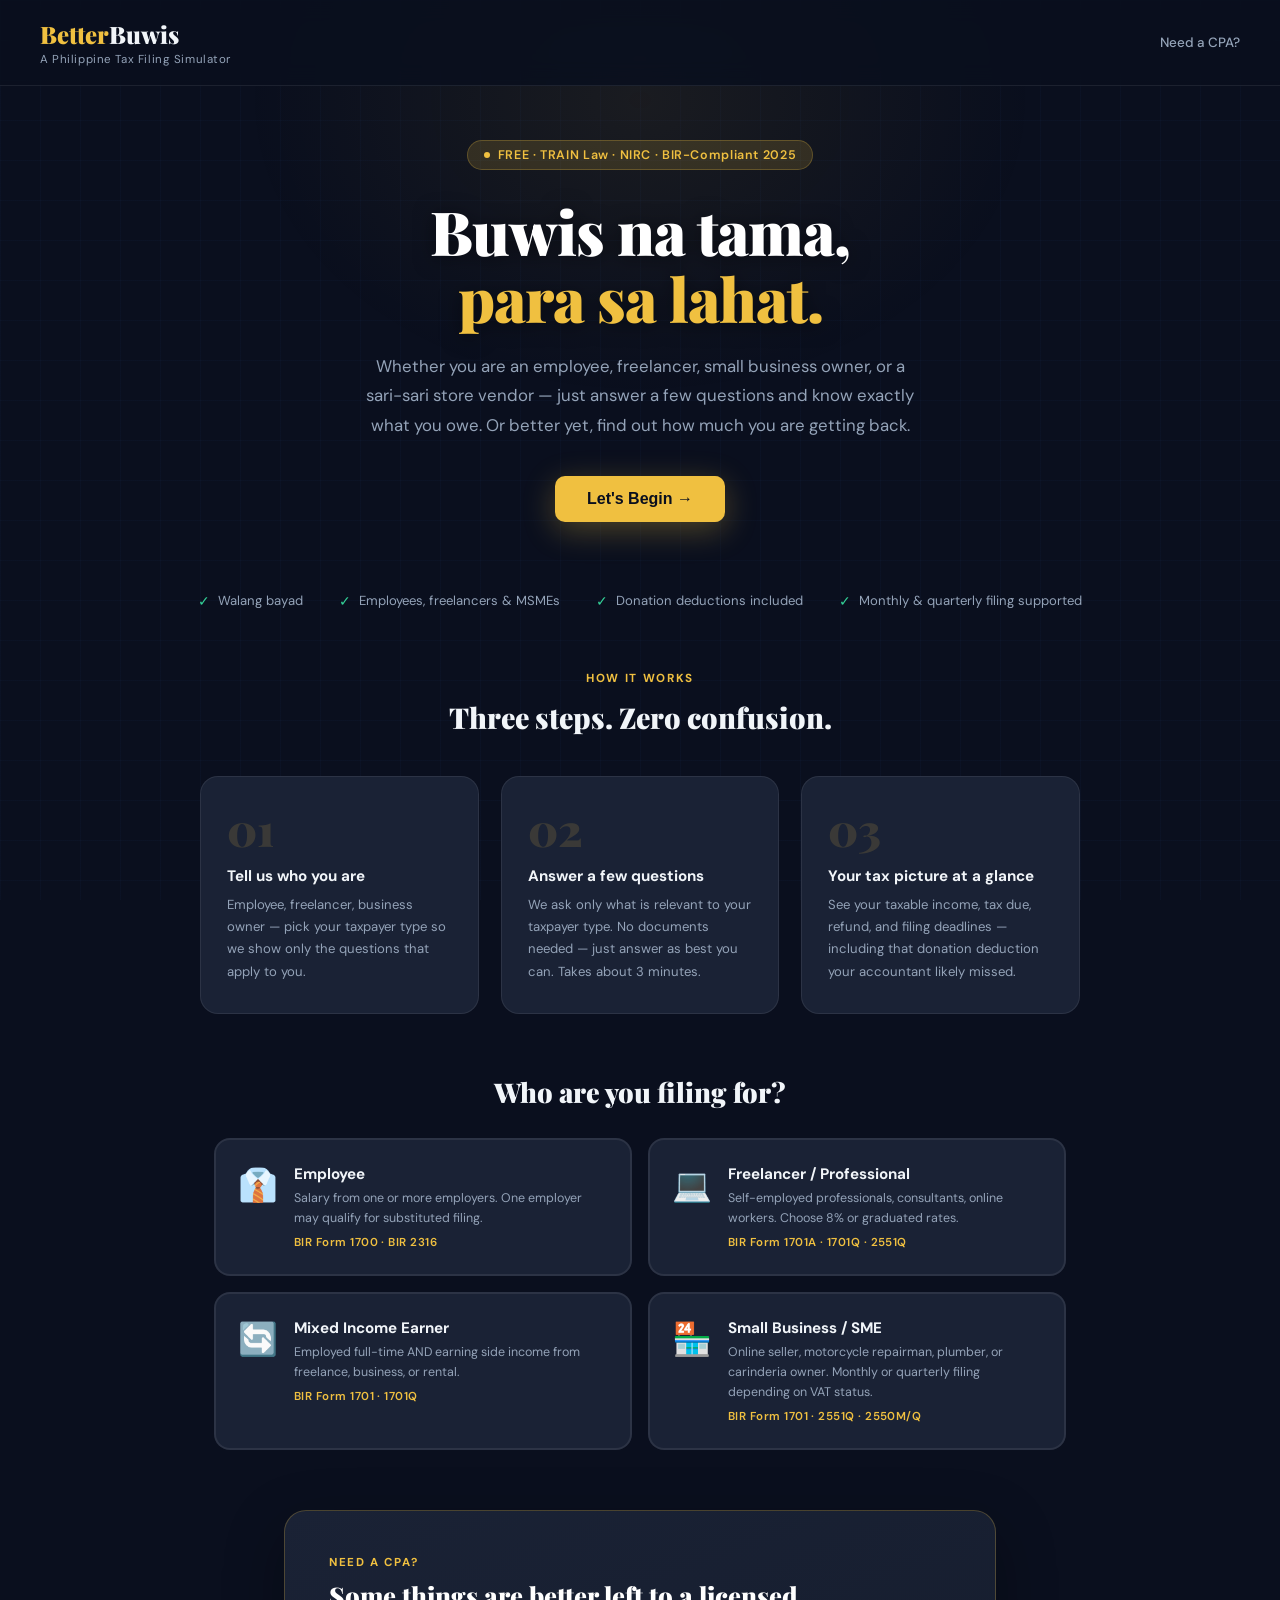
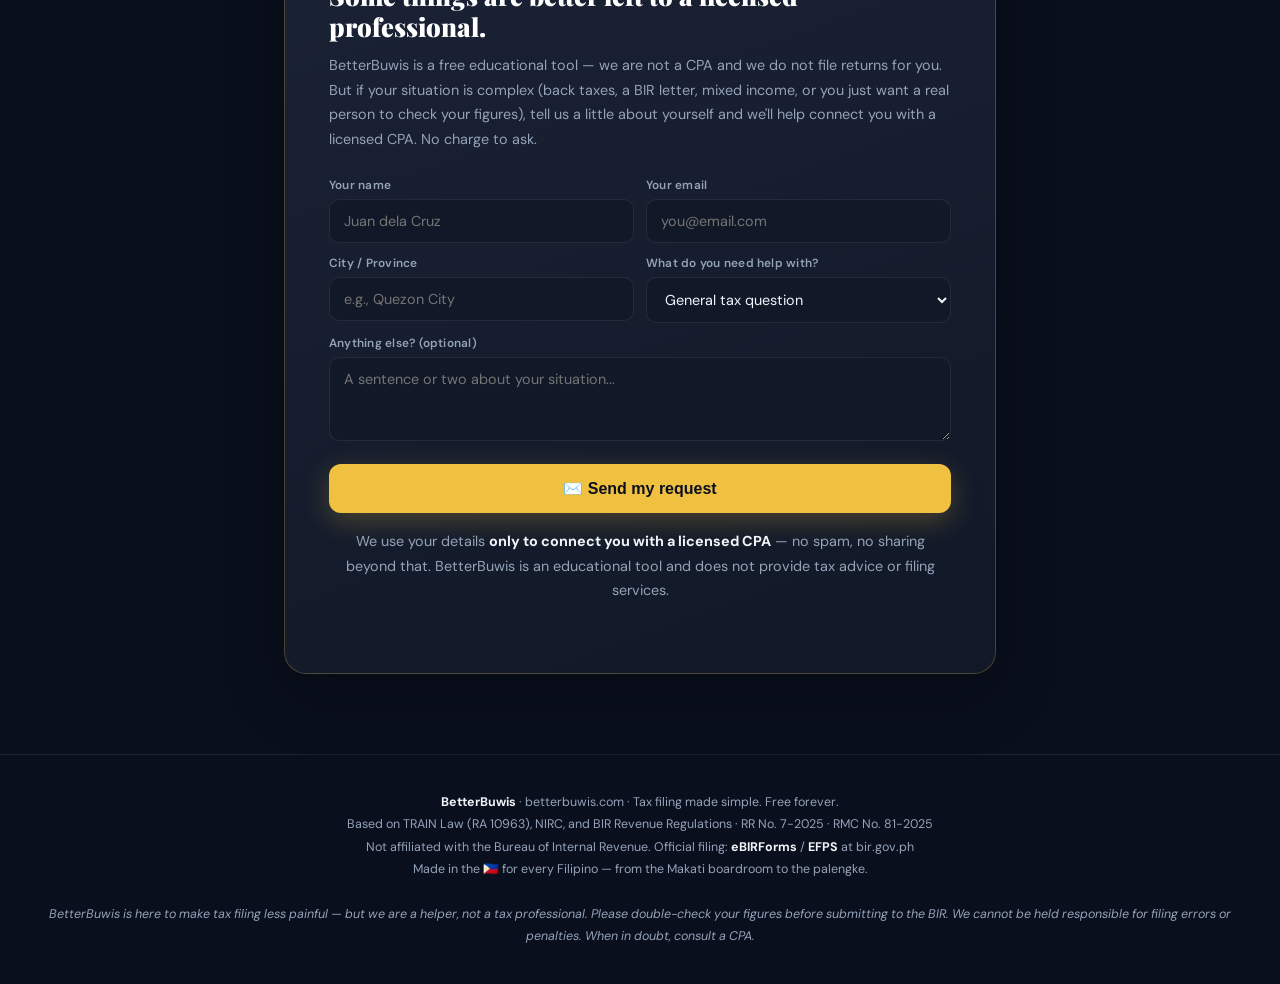
==== commit 2b670861: "Add files via upload" ====
--- a/index.html
+++ b/index.html
@@ -255,7 +255,46 @@
     .how-grid { grid-template-columns: 1fr; }
     .q-card { padding: 24px 20px; }
     .upload-card { padding: 36px 22px; }
-  }
+    .cpa-card { padding: 32px 22px; }
+    .cpa-form-row { grid-template-columns: 1fr; }
+  }
+
+  /* NAV LINKS */
+  .nav-links { display: flex; align-items: center; gap: 16px; }
+  .nav-link { color: var(--muted); font-size: 0.84rem; font-weight: 500; text-decoration: none; transition: color 0.2s; }
+  .nav-link:hover { color: var(--text); }
+
+  /* CPA EMAIL / WEBSITE-LANDLORD MODULE */
+  .cpa-section { position: relative; z-index: 1; max-width: 760px; margin: 0 auto 80px; padding: 0 24px; }
+  .cpa-card {
+    background: linear-gradient(160deg, var(--card), var(--surface));
+    border: 1px solid rgba(240,192,64,0.25); border-radius: 22px; padding: 44px 44px;
+    box-shadow: 0 20px 60px rgba(0,0,0,0.3);
+  }
+  .cpa-label { font-size: 0.72rem; font-weight: 700; letter-spacing: 0.14em; text-transform: uppercase; color: var(--gold); margin-bottom: 10px; }
+  .cpa-card h2 { font-family: 'Playfair Display', serif; font-size: 1.6rem; font-weight: 900; line-height: 1.2; margin-bottom: 12px; color: #fff; }
+  .cpa-card > p { font-size: 0.9rem; color: var(--muted); line-height: 1.7; margin-bottom: 26px; }
+  .cpa-form-row { display: grid; grid-template-columns: 1fr 1fr; gap: 12px; margin-bottom: 12px; }
+  .cpa-field label { display: block; font-size: 0.74rem; font-weight: 600; color: var(--muted); margin-bottom: 6px; letter-spacing: 0.02em; }
+  .cpa-field input, .cpa-field select, .cpa-field textarea {
+    width: 100%; background: var(--surface); border: 1px solid var(--border); border-radius: 10px;
+    padding: 12px 14px; color: var(--text); font-family: 'DM Sans', sans-serif; font-size: 0.9rem; outline: none; transition: border-color 0.2s;
+  }
+  .cpa-field input:focus, .cpa-field select:focus, .cpa-field textarea:focus { border-color: var(--gold); }
+  .cpa-field textarea { resize: vertical; min-height: 84px; }
+  .cpa-field.full { margin-bottom: 12px; }
+  .btn-cpa-send {
+    width: 100%; background: var(--gold); color: #0a0f1e; font-weight: 700; font-size: 1rem;
+    padding: 15px; border-radius: 12px; border: none; cursor: pointer; transition: all 0.25s; margin-top: 6px;
+    box-shadow: 0 8px 28px rgba(240,192,64,0.25);
+  }
+  .btn-cpa-send:hover { transform: translateY(-2px); box-shadow: 0 12px 36px rgba(240,192,64,0.4); }
+  .cpa-fineprint { font-size: 0.74rem; color: var(--muted); line-height: 1.6; margin-top: 16px; text-align: center; }
+  .cpa-fineprint strong { color: var(--text); }
+  .cpa-status { margin-top: 16px; padding: 13px 16px; border-radius: 10px; font-size: 0.86rem; line-height: 1.55; text-align: center; }
+  .cpa-status.ok { background: rgba(52,211,153,0.1); border: 1px solid rgba(52,211,153,0.3); color: var(--green); }
+  .cpa-status.err { background: rgba(248,113,113,0.08); border: 1px solid rgba(248,113,113,0.25); color: var(--muted); }
+  .cpa-status a { color: var(--gold); font-weight: 600; }
 </style>
 </head>
 <body>
@@ -267,7 +306,9 @@
     <div class="logo">Better<span>Buwis</span></div>
     <div class="nav-tag">A Philippine Tax Filing Simulator</div>
   </div>
-
+  <div class="nav-links">
+    <a href="#cpa" class="nav-link">Need a CPA?</a>
+  </div>
 </nav>
 
 <!-- HERO -->
@@ -380,6 +421,53 @@
   </div>
 </div>
 
+<!-- CPA EMAIL CAPTURE (website-landlord) -->
+<section class="cpa-section" id="cpa">
+  <div class="cpa-card">
+    <div class="cpa-label">Need a CPA?</div>
+    <h2>Some things are better left to a licensed professional.</h2>
+    <p>BetterBuwis is a free educational tool — we are not a CPA and we do not file returns for you. But if your situation is complex (back taxes, a BIR letter, mixed income, or you just want a real person to check your figures), tell us a little about yourself and we'll help connect you with a licensed CPA. No charge to ask.</p>
+    <form onsubmit="return sendCpaEmail(event)">
+      <div class="cpa-form-row">
+        <div class="cpa-field">
+          <label for="cpa-name">Your name</label>
+          <input type="text" id="cpa-name" placeholder="Juan dela Cruz" required>
+        </div>
+        <div class="cpa-field">
+          <label for="cpa-email">Your email</label>
+          <input type="email" id="cpa-email" placeholder="you@email.com" required>
+        </div>
+      </div>
+      <div class="cpa-form-row">
+        <div class="cpa-field">
+          <label for="cpa-location">City / Province</label>
+          <input type="text" id="cpa-location" placeholder="e.g., Quezon City">
+        </div>
+        <div class="cpa-field">
+          <label for="cpa-type">What do you need help with?</label>
+          <select id="cpa-type">
+            <option value="General tax question">General tax question</option>
+            <option value="Annual income tax return (ITR)">Annual income tax return (ITR)</option>
+            <option value="Freelancer / professional taxes">Freelancer / professional taxes</option>
+            <option value="Small business / SME compliance">Small business / SME compliance</option>
+            <option value="Received a BIR notice / audit">Received a BIR notice / audit</option>
+          </select>
+        </div>
+      </div>
+      <div class="cpa-field full">
+        <label for="cpa-message">Anything else? (optional)</label>
+        <textarea id="cpa-message" placeholder="A sentence or two about your situation..."></textarea>
+      </div>
+      <input type="text" id="cpa-gotcha" name="_gotcha" tabindex="-1" autocomplete="off" aria-hidden="true" style="position:absolute;left:-9999px;width:1px;height:1px;opacity:0">
+      <button type="submit" class="btn-cpa-send">✉️ Send my request</button>
+    </form>
+    <p class="cpa-status" id="cpaStatus" style="display:none"></p>
+    <p class="cpa-fineprint">
+      We use your details <strong>only to connect you with a licensed CPA</strong> — no spam, no sharing beyond that. BetterBuwis is an educational tool and does not provide tax advice or filing services.
+    </p>
+  </div>
+</section>
+
 <footer>
   <strong>BetterBuwis</strong> · betterbuwis.com · Tax filing made simple. Free forever.<br>
   Based on TRAIN Law (RA 10963), NIRC, and BIR Revenue Regulations · RR No. 7-2025 · RMC No. 81-2025<br>
@@ -749,6 +837,65 @@
   document.querySelectorAll('.type-card').forEach(c=>c.classList.remove('selected'));
   window.scrollTo({top:0,behavior:'smooth'});
 }
+
+// =====================
+// CPA LEAD CAPTURE (website-landlord lead funnel)
+// 1. FORM_ENDPOINT: paste your Formspree endpoint (https://formspree.io/f/xxxxxxx).
+//    Leads then arrive automatically in your Formspree dashboard + inbox — no spreadsheet wrangling.
+// 2. CPA_INBOX: fallback address used only if the network request fails.
+// =====================
+const FORM_ENDPOINT = 'https://formspree.io/f/xeedwped';
+const CPA_INBOX = 'cpa@betterbuwis.com';
+
+function cpaFields() {
+  const v = id => (document.getElementById(id) ? document.getElementById(id).value.trim() : '');
+  return { name: v('cpa-name'), email: v('cpa-email'), location: v('cpa-location'), need: v('cpa-type'), message: v('cpa-message'), _gotcha: v('cpa-gotcha') };
+}
+
+function mailtoFallback(e) {
+  if (e) e.preventDefault();
+  const f = cpaFields();
+  const subject = `CPA request via BetterBuwis — ${f.need}`;
+  const body =
+    `Hi BetterBuwis,\n\nI'd like to be connected with a licensed CPA.\n\n` +
+    `Name: ${f.name}\nEmail: ${f.email}\nLocation: ${f.location || '(not provided)'}\n` +
+    `Need: ${f.need}\nDetails: ${f.message || '(none)'}\n\nThank you.`;
+  window.location.href = `mailto:${CPA_INBOX}?subject=${encodeURIComponent(subject)}&body=${encodeURIComponent(body)}`;
+  return false;
+}
+
+async function sendCpaEmail(e) {
+  e.preventDefault();
+  const form = e.target;
+  const f = cpaFields();
+  const status = document.getElementById('cpaStatus');
+  const btn = form.querySelector('.btn-cpa-send');
+  const label = btn.textContent;
+
+  gtag('event','cpa_request_submitted',{'event_category':'lead','need':f.need});
+  btn.disabled = true; btn.textContent = 'Sending…';
+  status.style.display = 'none';
+
+  try {
+    const res = await fetch(FORM_ENDPOINT, {
+      method: 'POST',
+      headers: { 'Accept': 'application/json', 'Content-Type': 'application/json' },
+      body: JSON.stringify({ ...f, _subject: `CPA request via BetterBuwis — ${f.need}` })
+    });
+    if (!res.ok) throw new Error('Form endpoint returned ' + res.status);
+    form.reset();
+    status.className = 'cpa-status ok';
+    status.textContent = '✓ Salamat! Your request is in. We will email you to connect you with a licensed CPA shortly.';
+    status.style.display = 'block';
+  } catch (err) {
+    status.className = 'cpa-status err';
+    status.innerHTML = 'That did not go through. <a href="#" onclick="return mailtoFallback(event)">Tap here to send it by email instead →</a>';
+    status.style.display = 'block';
+  } finally {
+    btn.disabled = false; btn.textContent = label;
+  }
+  return false;
+}
 </script>
 </body>
 </html>
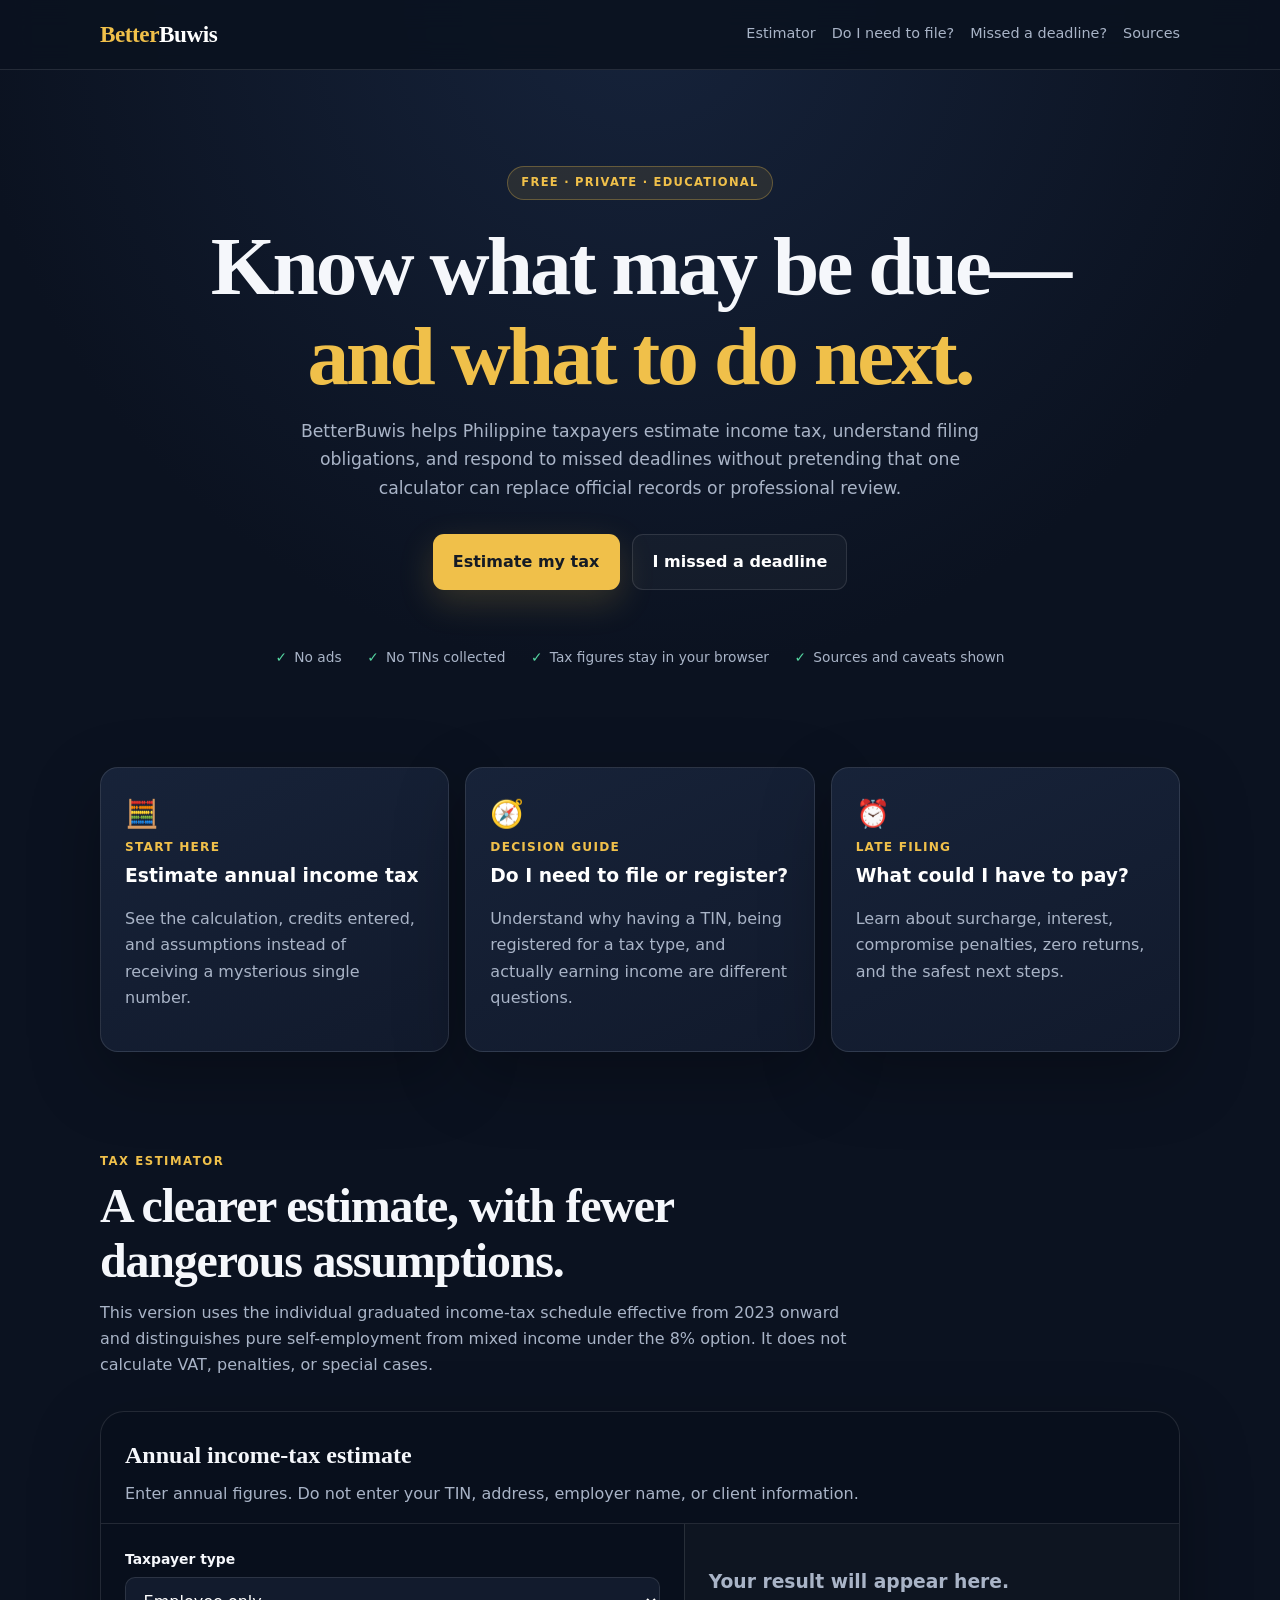
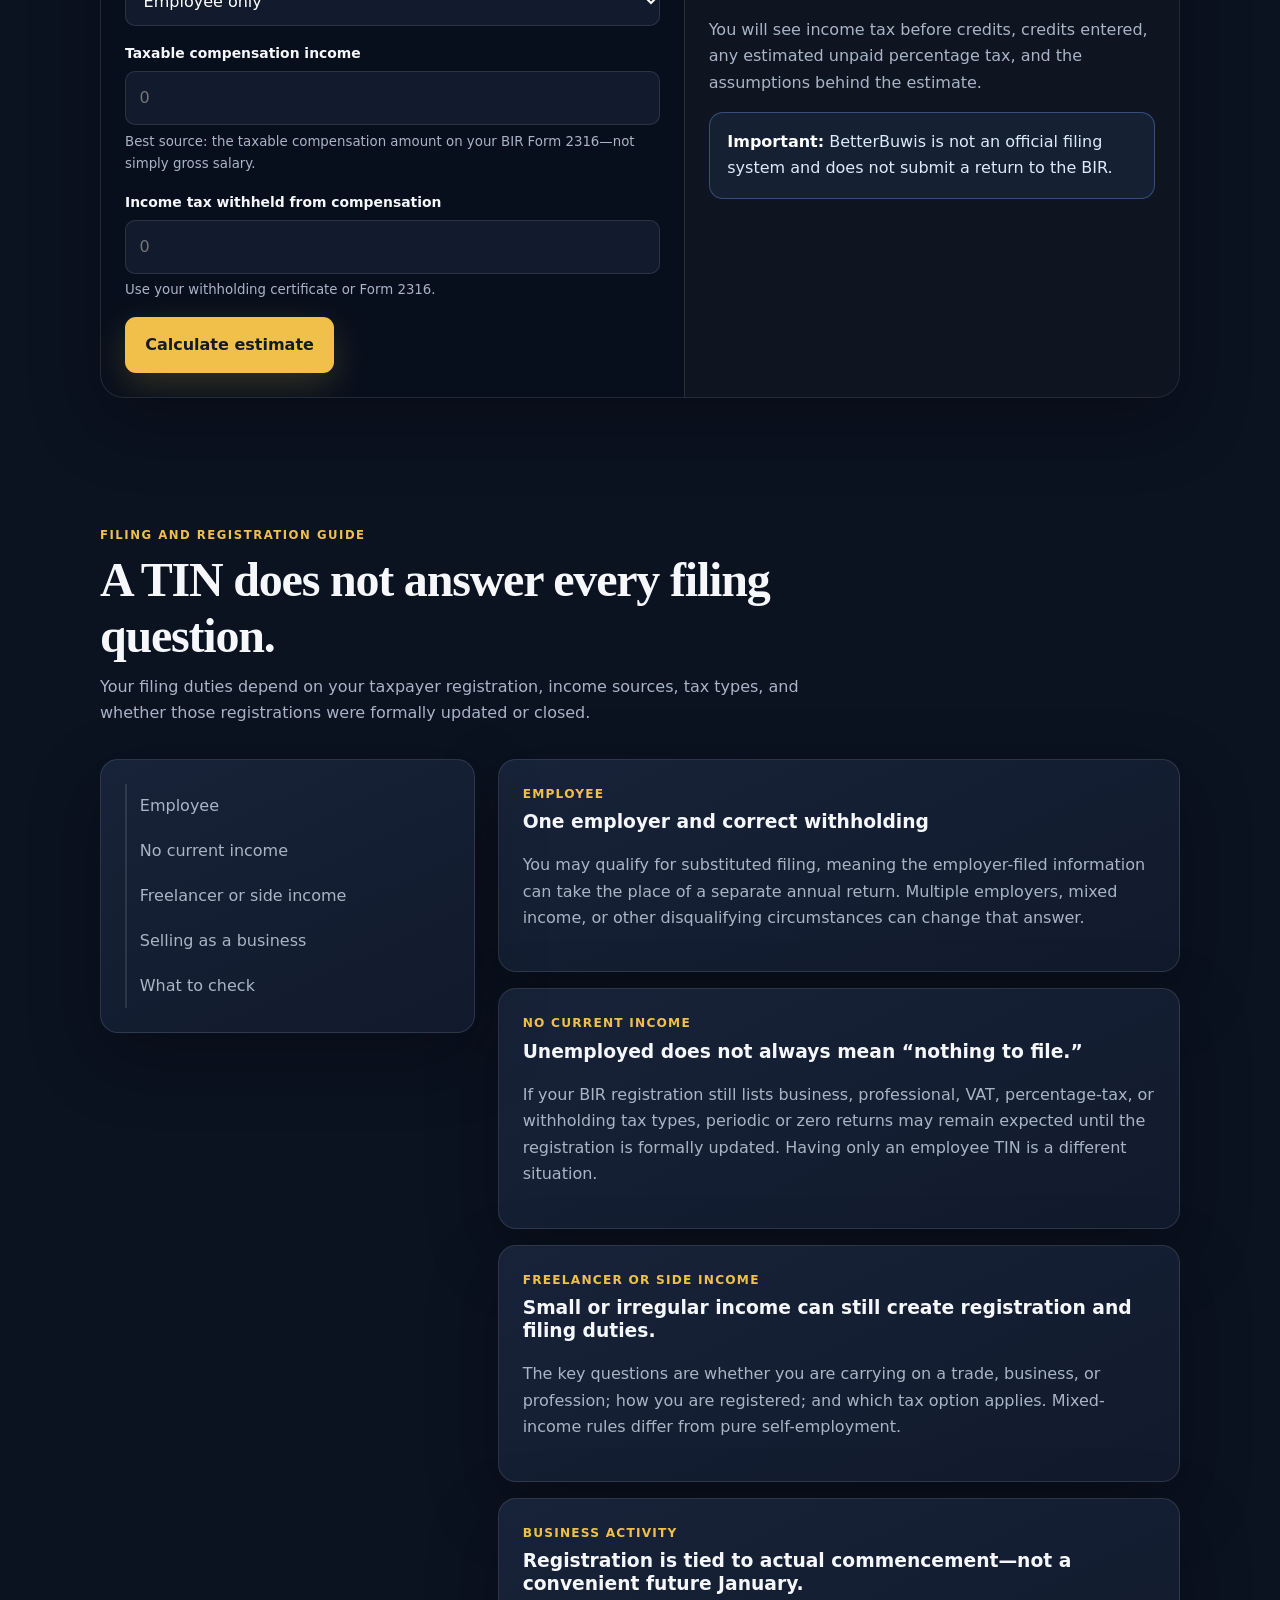
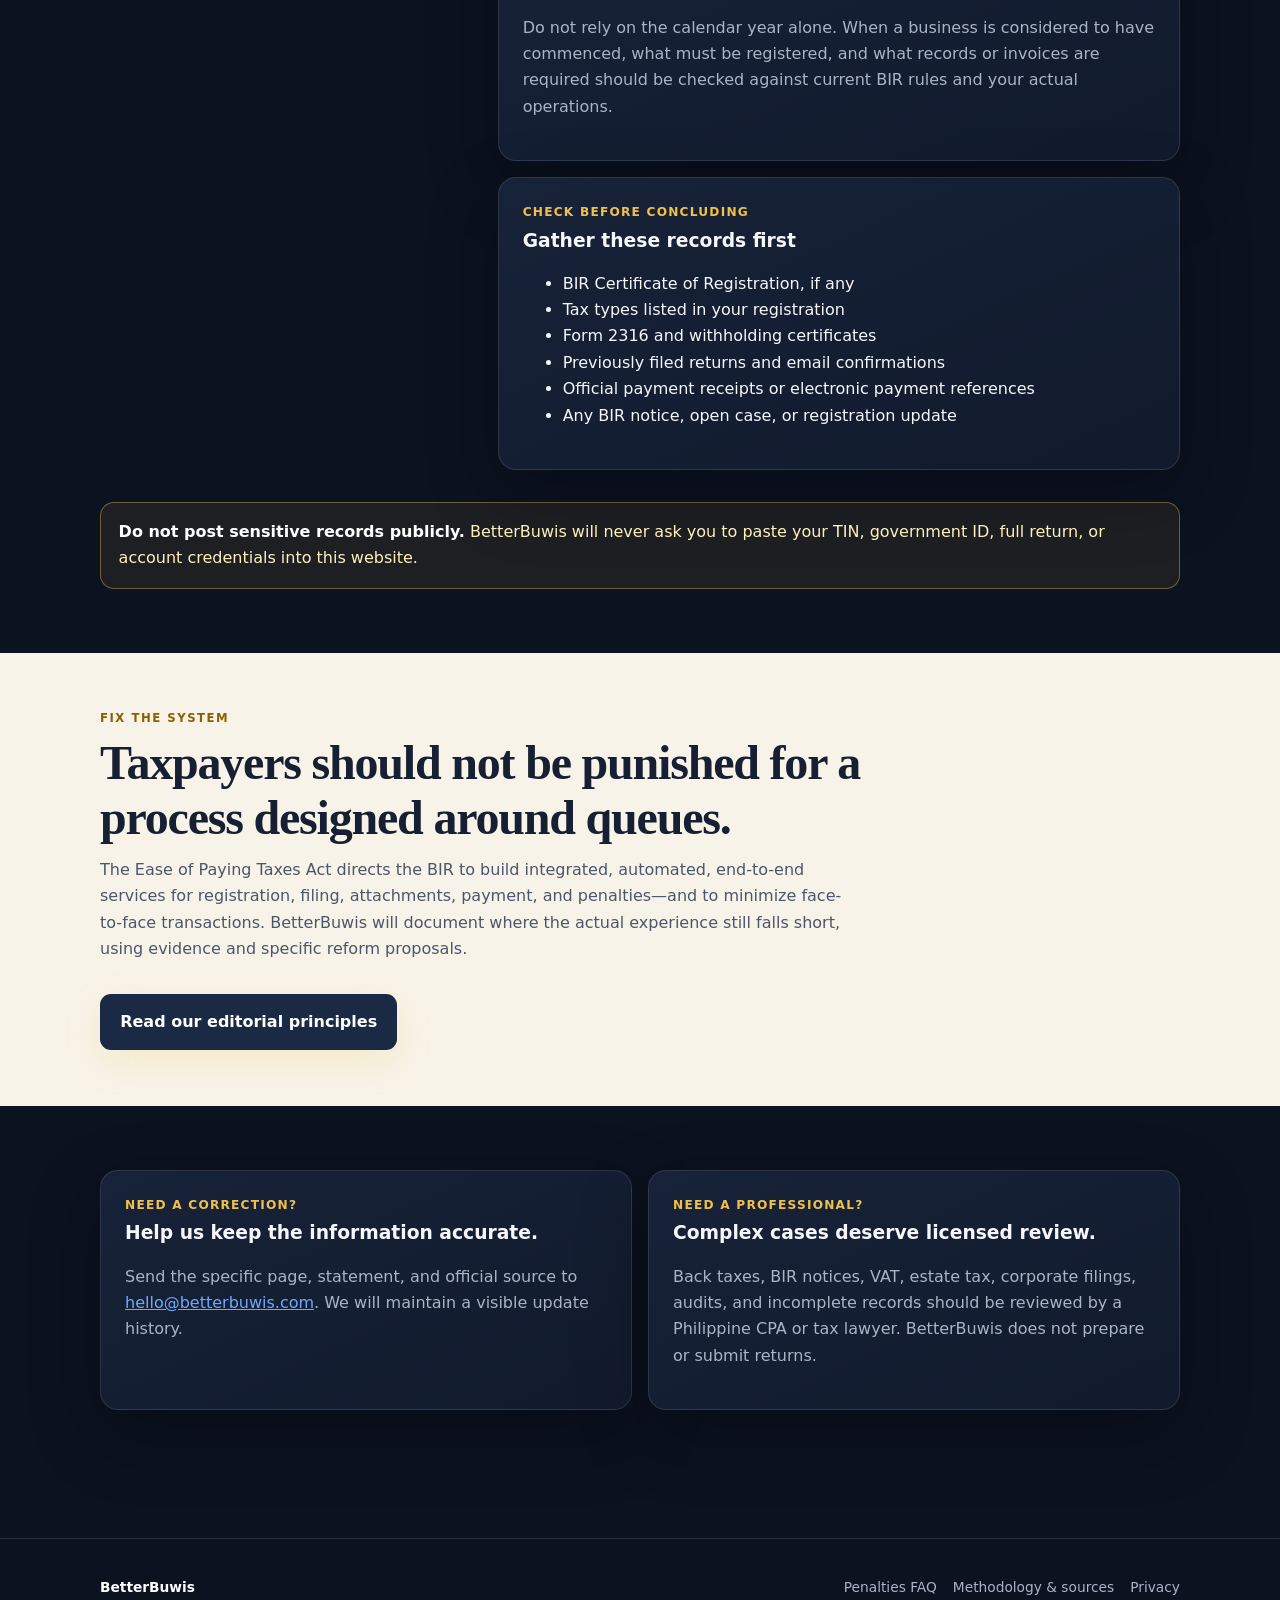
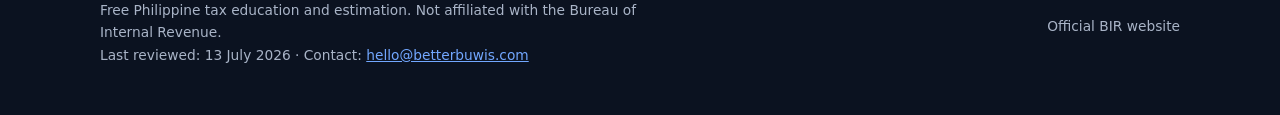
==== commit c5fb7785: "Rebuild homepage around taxpayer usefulness" ====
--- a/index.html
+++ b/index.html
@@ -1,901 +1,281 @@
-<!DOCTYPE html>
+<!doctype html>
 <html lang="en">
 <head>
-<meta charset="UTF-8">
-<link rel="icon" type="image/svg+xml" href="data:image/svg+xml,<svg xmlns='http://www.w3.org/2000/svg' viewBox='0 0 64 64'><rect width='64' height='64' rx='12' fill='%230a0f1e'/><text x='4' y='48' font-family='Georgia,serif' font-size='42' font-weight='900' fill='%23f0c040'>B</text><text x='30' y='48' font-family='Georgia,serif' font-size='42' font-weight='900' fill='%23ffffff'>B</text></svg>">
-<title>BetterBuwis — A Philippine Tax Filing Simulator v1.9</title>
-<!-- Google tag (gtag.js) -->
-<script async src="https://www.googletagmanager.com/gtag/js?id=G-RTG8ZBJ136"></script>
-<script>
-  window.dataLayer = window.dataLayer || [];
-  function gtag(){dataLayer.push(arguments);}
-  gtag('js', new Date());
-  gtag('config', 'G-RTG8ZBJ136');
-</script>
-<style>
-  @import url('https://fonts.googleapis.com/css2?family=Playfair+Display:wght@700;900&family=DM+Sans:wght@300;400;500;600&display=swap');
-
-  :root {
-    --bg: #0a0f1e;
-    --surface: #111827;
-    --card: #1a2235;
-    --border: rgba(255,255,255,0.08);
-    --gold: #f0c040;
-    --gold-dim: rgba(240,192,64,0.15);
-    --blue: #4f8ef7;
-    --green: #34d399;
-    --red: #f87171;
-    --text: #f1f5f9;
-    --muted: #94a3b8;
-    --accent: #e2a12f;
+  <meta charset="utf-8">
+  <meta name="viewport" content="width=device-width, initial-scale=1">
+  <meta name="description" content="A free Philippine tax estimator and plain-language guide for employees, freelancers, and small businesses.">
+  <title>BetterBuwis — Understand your Philippine tax obligations</title>
+  <link rel="stylesheet" href="styles.css">
+  <link rel="icon" type="image/svg+xml" href="data:image/svg+xml,<svg xmlns='http://www.w3.org/2000/svg' viewBox='0 0 64 64'><rect width='64' height='64' rx='12' fill='%230b1220'/><text x='5' y='47' font-family='Georgia' font-size='40' font-weight='900' fill='%23f0c04a'>B</text><text x='31' y='47' font-family='Georgia' font-size='40' font-weight='900' fill='%23ffffff'>B</text></svg>">
+  <script async src="https://www.googletagmanager.com/gtag/js?id=G-RTG8ZBJ136"></script>
+  <script>
+    window.dataLayer = window.dataLayer || [];
+    function gtag(){dataLayer.push(arguments);}
+    gtag('js', new Date());
+    gtag('config', 'G-RTG8ZBJ136', { anonymize_ip: true });
+  </script>
+  <script type="application/ld+json">
+  {
+    "@context": "https://schema.org",
+    "@type": "WebSite",
+    "name": "BetterBuwis",
+    "url": "https://betterbuwis.com/",
+    "description": "A free Philippine tax estimator and plain-language tax education website."
   }
-
-  * { margin: 0; padding: 0; box-sizing: border-box; }
-  body { font-family: 'DM Sans', sans-serif; background: var(--bg); color: var(--text); min-height: 100vh; overflow-x: hidden; }
-
-  .bg-grid {
-    position: fixed; inset: 0; z-index: 0;
-    background-image: linear-gradient(rgba(79,142,247,0.03) 1px, transparent 1px), linear-gradient(90deg, rgba(79,142,247,0.03) 1px, transparent 1px);
-    background-size: 40px 40px;
-  }
-  .bg-glow {
-    position: fixed; top: -200px; left: 50%; transform: translateX(-50%);
-    width: 800px; height: 600px;
-    background: radial-gradient(ellipse, rgba(240,192,64,0.07) 0%, transparent 70%);
-    z-index: 0; pointer-events: none;
-  }
-
-  nav {
-    position: fixed; top: 0; left: 0; right: 0; z-index: 100;
-    padding: 18px 40px;
-    display: flex; align-items: center; justify-content: space-between;
-    background: rgba(10,15,30,0.88); backdrop-filter: blur(12px);
-    border-bottom: 1px solid var(--border);
-  }
-  .logo { font-family: 'Playfair Display', serif; font-size: 1.5rem; font-weight: 900; color: var(--gold); }
-  .logo span { color: var(--text); }
-  .nav-tag { font-size: 0.72rem; color: var(--muted); letter-spacing: 0.05em; margin-top: 2px; }
-  .nav-pill {
-    background: var(--gold-dim); border: 1px solid rgba(240,192,64,0.3);
-    color: var(--gold); font-size: 0.78rem; font-weight: 600;
-    padding: 6px 18px; border-radius: 50px; cursor: pointer; transition: all 0.2s;
-  }
-  .nav-pill:hover { background: rgba(240,192,64,0.25); }
-
-  .hero {
-    position: relative; z-index: 1;
-    padding: 140px 40px 70px; text-align: center;
-    max-width: 860px; margin: 0 auto;
-  }
-  .hero-badge {
-    display: inline-flex; align-items: center; gap: 8px;
-    background: var(--gold-dim); border: 1px solid rgba(240,192,64,0.25);
-    color: var(--gold); font-size: 0.78rem; font-weight: 600;
-    padding: 6px 16px; border-radius: 50px; margin-bottom: 28px; letter-spacing: 0.05em;
-  }
-  .dot { width: 6px; height: 6px; background: var(--gold); border-radius: 50%; animation: pulse 2s infinite; }
-  @keyframes pulse { 0%,100%{opacity:1;transform:scale(1)} 50%{opacity:0.5;transform:scale(0.8)} }
-
-  h1 { font-family: 'Playfair Display', serif; font-size: clamp(2.4rem, 5vw, 3.8rem); font-weight: 900; line-height: 1.1; margin-bottom: 20px; letter-spacing: -1px; color: #ffffff; text-shadow: 0 2px 20px rgba(0,0,0,0.5); }
-  h1 em { color: var(--gold); font-style: normal; }
-  .hero p { font-size: 1.05rem; color: var(--muted); max-width: 560px; margin: 0 auto 36px; line-height: 1.75; }
-
-  .hero-cta { display: flex; gap: 14px; justify-content: center; flex-wrap: wrap; }
-  .btn-primary {
-    background: var(--gold); color: #0a0f1e; font-weight: 700; font-size: 1rem;
-    padding: 14px 32px; border-radius: 10px; border: none; cursor: pointer;
-    transition: all 0.25s; box-shadow: 0 8px 32px rgba(240,192,64,0.3);
-  }
-  .btn-primary:hover { transform: translateY(-2px); box-shadow: 0 12px 40px rgba(240,192,64,0.45); }
-  .btn-ghost {
-    background: transparent; color: var(--text); font-weight: 500; font-size: 1rem;
-    padding: 14px 32px; border-radius: 10px; border: 1px solid var(--border); cursor: pointer; transition: all 0.25s;
-  }
-  .btn-ghost:hover { background: var(--card); }
-
-  .trust-strip {
-    position: relative; z-index: 1;
-    display: flex; justify-content: center; gap: 36px; padding: 0 40px 60px; flex-wrap: wrap;
-  }
-  .trust-item { display: flex; align-items: center; gap: 8px; font-size: 0.82rem; color: var(--muted); }
-  .trust-icon { color: var(--green); font-size: 0.9rem; }
-
-  /* TAXPAYER TYPE SELECTOR */
-  .type-select-section {
-    position: relative; z-index: 1;
-    max-width: 900px; margin: 0 auto 60px; padding: 0 24px;
-  }
-  .section-label { font-size: 0.73rem; font-weight: 700; letter-spacing: 0.14em; color: var(--gold); text-transform: uppercase; margin-bottom: 12px; text-align: center; }
-  .section-title { font-family: 'Playfair Display', serif; font-size: 1.7rem; font-weight: 900; text-align: center; margin-bottom: 28px; }
-
-  .type-grid { display: grid; grid-template-columns: repeat(2, 1fr); gap: 16px; margin-bottom: 30px; }
-  .type-card {
-    background: var(--card); border: 2px solid var(--border); border-radius: 16px;
-    padding: 24px 22px; cursor: pointer; transition: all 0.25s;
-    display: flex; gap: 16px; align-items: flex-start;
-  }
-  .type-card:hover { border-color: rgba(240,192,64,0.4); transform: translateY(-2px); }
-  .type-card.selected { border-color: var(--gold); background: var(--gold-dim); }
-  .tc-icon { font-size: 2rem; flex-shrink: 0; }
-  .tc-body h3 { font-size: 0.95rem; font-weight: 700; margin-bottom: 5px; }
-  .tc-body p { font-size: 0.78rem; color: var(--muted); line-height: 1.6; }
-  .tc-forms { font-size: 0.72rem; color: var(--gold); font-weight: 600; margin-top: 6px; letter-spacing: 0.04em; }
-
-  /* UPLOAD SECTION */
-  .upload-section { position: relative; z-index: 1; max-width: 740px; margin: 0 auto 80px; padding: 0 24px; }
-  .upload-card {
-    background: var(--card); border: 2px dashed rgba(240,192,64,0.3);
-    border-radius: 20px; padding: 48px 40px; text-align: center;
-    cursor: pointer; transition: all 0.3s; position: relative; overflow: hidden;
-  }
-  .upload-card::before {
-    content: ''; position: absolute; inset: 0;
-    background: radial-gradient(ellipse at 50% 0%, rgba(240,192,64,0.05), transparent 70%);
-  }
-  .upload-card:hover, .upload-card.dragover { border-color: var(--gold); background: rgba(240,192,64,0.05); }
-  .upload-icon { width: 68px; height: 68px; background: var(--gold-dim); border-radius: 16px; display: flex; align-items: center; justify-content: center; margin: 0 auto 18px; font-size: 1.9rem; }
-  .upload-card h2 { font-family: 'Playfair Display', serif; font-size: 1.4rem; font-weight: 700; margin-bottom: 10px; }
-  .upload-card p { color: var(--muted); font-size: 0.88rem; line-height: 1.7; margin-bottom: 20px; }
-  .upload-types { display: flex; gap: 8px; justify-content: center; flex-wrap: wrap; margin-bottom: 22px; }
-  .type-tag { background: rgba(79,142,247,0.1); border: 1px solid rgba(79,142,247,0.2); color: var(--blue); font-size: 0.72rem; font-weight: 600; padding: 4px 12px; border-radius: 50px; }
-  .upload-note { font-size: 0.78rem; color: var(--muted); margin-bottom: 20px; font-style: italic; }
-  #file-input { display: none; }
-
-  /* WIZARD */
-  #wizard { display: none; position: relative; z-index: 1; max-width: 760px; margin: 0 auto 80px; padding: 0 24px; }
-  #wizard.active { display: block; }
-
-  .progress-wrap { background: var(--card); border-radius: 14px; padding: 20px 28px; margin-bottom: 24px; border: 1px solid var(--border); }
-  .step-row { display: flex; justify-content: space-between; margin-bottom: 12px; }
-  .step-pill { font-size: 0.72rem; font-weight: 600; color: var(--muted); padding: 4px 12px; border-radius: 50px; border: 1px solid var(--border); transition: all 0.3s; }
-  .step-pill.active { color: var(--gold); border-color: rgba(240,192,64,0.4); background: var(--gold-dim); }
-  .step-pill.done { color: var(--green); border-color: rgba(52,211,153,0.3); }
-  .progress-bar { height: 4px; background: var(--surface); border-radius: 4px; overflow: hidden; }
-  .progress-fill { height: 100%; background: linear-gradient(90deg, var(--gold), var(--accent)); border-radius: 4px; transition: width 0.5s ease; }
-
-  .q-card { background: var(--card); border: 1px solid var(--border); border-radius: 20px; padding: 36px 38px; margin-bottom: 20px; animation: slideIn 0.35s ease; }
-  @keyframes slideIn { from {opacity:0;transform:translateY(14px)} to {opacity:1;transform:translateY(0)} }
-  .q-section { font-size: 0.7rem; font-weight: 700; letter-spacing: 0.14em; color: var(--gold); text-transform: uppercase; margin-bottom: 8px; }
-  .q-title { font-family: 'Playfair Display', serif; font-size: 1.35rem; font-weight: 700; margin-bottom: 8px; line-height: 1.3; }
-  .q-hint { font-size: 0.83rem; color: var(--muted); margin-bottom: 24px; line-height: 1.65; }
-
-  .q-options { display: flex; flex-direction: column; gap: 10px; }
-  .q-option {
-    display: flex; align-items: center; gap: 14px;
-    padding: 13px 18px; background: var(--surface); border: 1px solid var(--border);
-    border-radius: 12px; cursor: pointer; transition: all 0.2s; font-size: 0.9rem;
-  }
-  .q-option:hover { border-color: rgba(240,192,64,0.4); background: rgba(240,192,64,0.04); }
-  .q-option.selected { border-color: var(--gold); background: var(--gold-dim); }
-  .opt-icon { font-size: 1.25rem; }
-  .opt-text { font-weight: 500; }
-  .opt-sub { font-size: 0.75rem; color: var(--muted); margin-top: 2px; }
-
-  .q-input {
-    width: 100%; background: var(--surface); border: 1px solid var(--border);
-    border-radius: 12px; padding: 13px 18px; color: var(--text);
-    font-family: 'DM Sans', sans-serif; font-size: 0.95rem; outline: none; transition: border-color 0.2s;
-  }
-  .q-input:focus { border-color: var(--gold); }
-  .q-input::placeholder { color: var(--muted); }
-  .q-input-wrap { display: flex; align-items: center; gap: 10px; }
-  .q-prefix { font-size: 1.2rem; color: var(--gold); font-weight: 700; }
-
-  .q-nav { display: flex; justify-content: space-between; align-items: center; margin-top: 18px; }
-  .btn-back { background: transparent; color: var(--muted); border: 1px solid var(--border); padding: 10px 22px; border-radius: 9px; font-family: 'DM Sans', sans-serif; font-size: 0.88rem; cursor: pointer; transition: all 0.2s; }
-  .btn-back:hover { color: var(--text); }
-  .btn-next { background: var(--gold); color: #0a0f1e; border: none; padding: 10px 28px; border-radius: 9px; font-family: 'DM Sans', sans-serif; font-weight: 700; font-size: 0.9rem; cursor: pointer; transition: all 0.25s; }
-  .btn-next:hover { background: #f5cb60; }
-
-  /* RESULT */
-  #result { display: none; position: relative; z-index: 1; max-width: 760px; margin: 0 auto 80px; padding: 0 24px; }
-  #result.active { display: block; }
-
-  .result-header { text-align: center; padding: 36px 0 24px; }
-  .result-header h2 { font-family: 'Playfair Display', serif; font-size: 1.9rem; font-weight: 900; margin-bottom: 8px; }
-  .result-header p { color: var(--muted); font-size: 0.88rem; }
-
-  .result-cards { display: grid; grid-template-columns: repeat(3, 1fr); gap: 14px; margin-bottom: 20px; }
-  .rc { background: var(--card); border: 1px solid var(--border); border-radius: 16px; padding: 22px 18px; text-align: center; }
-  .rc.gold { border-color: var(--gold); background: var(--gold-dim); }
-  .rc.green { border-color: var(--green); background: rgba(52,211,153,0.08); }
-  .rc.red { border-color: var(--red); background: rgba(248,113,113,0.07); }
-  .rc-label { font-size: 0.7rem; font-weight: 600; letter-spacing: 0.08em; text-transform: uppercase; color: var(--muted); margin-bottom: 8px; }
-  .rc-value { font-family: 'Playfair Display', serif; font-size: 1.65rem; font-weight: 900; }
-  .rc.gold .rc-value { color: var(--gold); }
-  .rc.green .rc-value { color: var(--green); }
-  .rc.red .rc-value { color: var(--red); }
-  .rc-sub { font-size: 0.72rem; color: var(--muted); margin-top: 5px; }
-
-  .breakdown { background: var(--card); border: 1px solid var(--border); border-radius: 16px; overflow: hidden; margin-bottom: 18px; }
-  .bi { display: flex; justify-content: space-between; align-items: center; padding: 13px 22px; border-bottom: 1px solid var(--border); font-size: 0.85rem; }
-  .bi:last-child { border-bottom: none; }
-  .bi-label { color: var(--muted); }
-  .bi-val { font-weight: 600; }
-  .bi-val.pos { color: var(--green); }
-  .bi-val.neg { color: var(--red); }
-  .bi-val.gold { color: var(--gold); }
-  .bi-section { background: rgba(240,192,64,0.05); padding: 8px 22px; border-bottom: 1px solid var(--border); }
-  .bi-section span { font-size: 0.68rem; font-weight: 700; letter-spacing: 0.12em; text-transform: uppercase; color: var(--gold); }
-
-  .callout { border-radius: 14px; padding: 20px 22px; display: flex; gap: 16px; align-items: flex-start; margin-bottom: 18px; }
-  .callout.donation { background: rgba(52,211,153,0.07); border: 1px solid rgba(52,211,153,0.25); }
-  .callout.deadline { background: rgba(240,192,64,0.06); border: 1px solid rgba(240,192,64,0.2); }
-  .callout-icon { font-size: 1.7rem; flex-shrink: 0; }
-  .callout h4 { font-size: 0.9rem; font-weight: 700; margin-bottom: 4px; }
-  .callout.donation h4 { color: var(--green); }
-  .callout.deadline h4 { color: var(--gold); }
-  .callout p { font-size: 0.8rem; color: var(--muted); line-height: 1.65; }
-
-  .disclaimer { background: rgba(248,113,113,0.06); border: 1px solid rgba(248,113,113,0.15); border-radius: 12px; padding: 14px 18px; font-size: 0.77rem; color: var(--muted); line-height: 1.65; }
-  .disclaimer strong { color: var(--red); }
-
-  .result-actions { display: flex; gap: 12px; margin-top: 18px; justify-content: center; }
-  .btn-dl { background: var(--blue); color: white; border: none; padding: 12px 28px; border-radius: 10px; font-family: 'DM Sans', sans-serif; font-weight: 700; font-size: 0.9rem; cursor: pointer; }
-  .btn-restart { background: transparent; color: var(--muted); border: 1px solid var(--border); padding: 12px 28px; border-radius: 10px; font-family: 'DM Sans', sans-serif; font-size: 0.9rem; cursor: pointer; }
-
-  /* HOW IT WORKS */
-  .how { position: relative; z-index: 1; max-width: 960px; margin: 0 auto 90px; padding: 0 40px; }
-  .how-grid { display: grid; grid-template-columns: repeat(3, 1fr); gap: 22px; margin-top: 40px; }
-  .how-card { background: var(--card); border: 1px solid var(--border); border-radius: 18px; padding: 30px 26px; transition: transform 0.25s, border-color 0.25s; }
-  .how-card:hover { transform: translateY(-4px); border-color: rgba(240,192,64,0.25); }
-  .how-num { font-family: 'Playfair Display', serif; font-size: 2.8rem; font-weight: 900; color: rgba(240,192,64,0.15); line-height: 1; margin-bottom: 14px; }
-  .how-card h3 { font-size: 0.95rem; font-weight: 700; margin-bottom: 8px; }
-  .how-card p { font-size: 0.82rem; color: var(--muted); line-height: 1.7; }
-
-  footer { position: relative; z-index: 1; text-align: center; padding: 36px 40px; border-top: 1px solid var(--border); color: var(--muted); font-size: 0.78rem; line-height: 1.8; }
-  footer strong { color: var(--text); }
-
-  @media(max-width:640px) {
-    nav { padding: 14px 18px; }
-    .hero { padding: 110px 20px 50px; }
-    h1 { font-size: 2rem; }
-    .type-grid { grid-template-columns: 1fr; }
-    .result-cards { grid-template-columns: 1fr; }
-    .how-grid { grid-template-columns: 1fr; }
-    .q-card { padding: 24px 20px; }
-    .upload-card { padding: 36px 22px; }
-    .cpa-card { padding: 32px 22px; }
-    .cpa-form-row { grid-template-columns: 1fr; }
-  }
-
-  /* NAV LINKS */
-  .nav-links { display: flex; align-items: center; gap: 16px; }
-  .nav-link { color: var(--muted); font-size: 0.84rem; font-weight: 500; text-decoration: none; transition: color 0.2s; }
-  .nav-link:hover { color: var(--text); }
-
-  /* CPA EMAIL / WEBSITE-LANDLORD MODULE */
-  .cpa-section { position: relative; z-index: 1; max-width: 760px; margin: 0 auto 80px; padding: 0 24px; }
-  .cpa-card {
-    background: linear-gradient(160deg, var(--card), var(--surface));
-    border: 1px solid rgba(240,192,64,0.25); border-radius: 22px; padding: 44px 44px;
-    box-shadow: 0 20px 60px rgba(0,0,0,0.3);
-  }
-  .cpa-label { font-size: 0.72rem; font-weight: 700; letter-spacing: 0.14em; text-transform: uppercase; color: var(--gold); margin-bottom: 10px; }
-  .cpa-card h2 { font-family: 'Playfair Display', serif; font-size: 1.6rem; font-weight: 900; line-height: 1.2; margin-bottom: 12px; color: #fff; }
-  .cpa-card > p { font-size: 0.9rem; color: var(--muted); line-height: 1.7; margin-bottom: 26px; }
-  .cpa-form-row { display: grid; grid-template-columns: 1fr 1fr; gap: 12px; margin-bottom: 12px; }
-  .cpa-field label { display: block; font-size: 0.74rem; font-weight: 600; color: var(--muted); margin-bottom: 6px; letter-spacing: 0.02em; }
-  .cpa-field input, .cpa-field select, .cpa-field textarea {
-    width: 100%; background: var(--surface); border: 1px solid var(--border); border-radius: 10px;
-    padding: 12px 14px; color: var(--text); font-family: 'DM Sans', sans-serif; font-size: 0.9rem; outline: none; transition: border-color 0.2s;
-  }
-  .cpa-field input:focus, .cpa-field select:focus, .cpa-field textarea:focus { border-color: var(--gold); }
-  .cpa-field textarea { resize: vertical; min-height: 84px; }
-  .cpa-field.full { margin-bottom: 12px; }
-  .btn-cpa-send {
-    width: 100%; background: var(--gold); color: #0a0f1e; font-weight: 700; font-size: 1rem;
-    padding: 15px; border-radius: 12px; border: none; cursor: pointer; transition: all 0.25s; margin-top: 6px;
-    box-shadow: 0 8px 28px rgba(240,192,64,0.25);
-  }
-  .btn-cpa-send:hover { transform: translateY(-2px); box-shadow: 0 12px 36px rgba(240,192,64,0.4); }
-  .cpa-fineprint { font-size: 0.74rem; color: var(--muted); line-height: 1.6; margin-top: 16px; text-align: center; }
-  .cpa-fineprint strong { color: var(--text); }
-  .cpa-status { margin-top: 16px; padding: 13px 16px; border-radius: 10px; font-size: 0.86rem; line-height: 1.55; text-align: center; }
-  .cpa-status.ok { background: rgba(52,211,153,0.1); border: 1px solid rgba(52,211,153,0.3); color: var(--green); }
-  .cpa-status.err { background: rgba(248,113,113,0.08); border: 1px solid rgba(248,113,113,0.25); color: var(--muted); }
-  .cpa-status a { color: var(--gold); font-weight: 600; }
-</style>
+  </script>
 </head>
 <body>
-<div class="bg-grid"></div>
-<div class="bg-glow"></div>
-
-<nav>
-  <div>
-    <div class="logo">Better<span>Buwis</span></div>
-    <div class="nav-tag">A Philippine Tax Filing Simulator</div>
+<a class="skip-link" href="#main">Skip to main content</a>
+<header class="site-header">
+  <nav class="nav" aria-label="Main navigation">
+    <a class="brand" href="index.html">Better<span>Buwis</span></a>
+    <div class="nav-links">
+      <a href="#calculator">Estimator</a>
+      <a href="#filing-guide">Do I need to file?</a>
+      <a href="penalties.html">Missed a deadline?</a>
+      <a href="methodology.html">Sources</a>
+    </div>
+  </nav>
+</header>
+
+<main id="main">
+  <section class="hero">
+    <span class="eyebrow">Free · Private · Educational</span>
+    <h1>Know what may be due—<em>and what to do next.</em></h1>
+    <p>BetterBuwis helps Philippine taxpayers estimate income tax, understand filing obligations, and respond to missed deadlines without pretending that one calculator can replace official records or professional review.</p>
+    <div class="hero-actions">
+      <a class="btn btn-primary" href="#calculator" onclick="track('hero_estimator_clicked')">Estimate my tax</a>
+      <a class="btn btn-secondary" href="penalties.html" onclick="track('hero_penalties_clicked')">I missed a deadline</a>
+    </div>
+  </section>
+
+  <div class="trust-row" aria-label="Service principles">
+    <span>No ads</span>
+    <span>No TINs collected</span>
+    <span>Tax figures stay in your browser</span>
+    <span>Sources and caveats shown</span>
   </div>
-  <div class="nav-links">
-    <a href="#cpa" class="nav-link">Need a CPA?</a>
+
+  <section class="section-tight">
+    <div class="container">
+      <div class="grid-3">
+        <a class="card card-link" href="#calculator">
+          <div class="card-icon">🧮</div>
+          <div class="card-kicker">Start here</div>
+          <h3>Estimate annual income tax</h3>
+          <p>See the calculation, credits entered, and assumptions instead of receiving a mysterious single number.</p>
+        </a>
+        <a class="card card-link" href="#filing-guide">
+          <div class="card-icon">🧭</div>
+          <div class="card-kicker">Decision guide</div>
+          <h3>Do I need to file or register?</h3>
+          <p>Understand why having a TIN, being registered for a tax type, and actually earning income are different questions.</p>
+        </a>
+        <a class="card card-link" href="penalties.html">
+          <div class="card-icon">⏰</div>
+          <div class="card-kicker">Late filing</div>
+          <h3>What could I have to pay?</h3>
+          <p>Learn about surcharge, interest, compromise penalties, zero returns, and the safest next steps.</p>
+        </a>
+      </div>
+    </div>
+  </section>
+
+  <section class="section" id="calculator">
+    <div class="container">
+      <div class="section-head">
+        <div class="section-label">Tax estimator</div>
+        <h2 class="section-title">A clearer estimate, with fewer dangerous assumptions.</h2>
+        <p class="section-copy">This version uses the individual graduated income-tax schedule effective from 2023 onward and distinguishes pure self-employment from mixed income under the 8% option. It does not calculate VAT, penalties, or special cases.</p>
+      </div>
+
+      <div class="tool-shell">
+        <div class="tool-head">
+          <h2>Annual income-tax estimate</h2>
+          <p>Enter annual figures. Do not enter your TIN, address, employer name, or client information.</p>
+        </div>
+        <div class="tool-grid">
+          <form class="form-panel" id="taxCalculator">
+            <div class="field">
+              <label for="taxpayerType">Taxpayer type</label>
+              <select id="taxpayerType" required>
+                <option value="employee">Employee only</option>
+                <option value="self">Self-employed / freelancer / sole proprietor</option>
+                <option value="mixed">Mixed income: employee plus business or freelance income</option>
+              </select>
+            </div>
+
+            <div id="compensationFields">
+              <div class="field">
+                <label for="taxableCompensation">Taxable compensation income</label>
+                <input id="taxableCompensation" type="number" min="0" step="0.01" placeholder="0">
+                <small>Best source: the taxable compensation amount on your BIR Form 2316—not simply gross salary.</small>
+              </div>
+              <div class="field">
+                <label for="withheld">Income tax withheld from compensation</label>
+                <input id="withheld" type="number" min="0" step="0.01" placeholder="0">
+                <small>Use your withholding certificate or Form 2316.</small>
+              </div>
+            </div>
+
+            <div id="businessFields" class="hidden">
+              <div class="field-row">
+                <div class="field">
+                  <label for="grossBusiness">Gross business or professional receipts</label>
+                  <input id="grossBusiness" type="number" min="0" step="0.01" placeholder="0">
+                </div>
+                <div class="field">
+                  <label for="taxMethod">Income-tax method</label>
+                  <select id="taxMethod">
+                    <option value="8pct">8% option</option>
+                    <option value="osd">Graduated rates with 40% OSD</option>
+                    <option value="itemized">Graduated rates with itemized deductions</option>
+                  </select>
+                </div>
+              </div>
+
+              <div class="field hidden" id="deductionFields">
+                <label for="itemizedExpenses">Potentially deductible business expenses</label>
+                <input id="itemizedExpenses" type="number" min="0" step="0.01" placeholder="0">
+                <small>Entering an amount does not establish deductibility. Documentation and tax rules still apply.</small>
+              </div>
+
+              <div class="field-row">
+                <div class="field">
+                  <label for="vatStatus">VAT status</label>
+                  <select id="vatStatus">
+                    <option value="nonvat">Non-VAT</option>
+                    <option value="vat">VAT-registered</option>
+                  </select>
+                </div>
+                <div class="field">
+                  <label for="quarterlyIncomePaid">Quarterly income tax already paid</label>
+                  <input id="quarterlyIncomePaid" type="number" min="0" step="0.01" placeholder="0">
+                </div>
+              </div>
+
+              <div class="field">
+                <label for="percentageTaxPaid">Quarterly percentage tax already paid</label>
+                <input id="percentageTaxPaid" type="number" min="0" step="0.01" placeholder="0">
+                <small>Used only for a non-VAT taxpayer on graduated rates. The 8% option generally replaces percentage tax.</small>
+              </div>
+              <div id="vatWarning" class="notice warn hidden"><strong>VAT warning:</strong> this estimator will calculate income tax only. It will not estimate VAT because reliable VAT calculations require invoice-level output and input tax information.</div>
+            </div>
+
+            <button class="btn btn-primary" type="submit">Calculate estimate</button>
+          </form>
+
+          <aside class="result-panel" aria-label="Estimator result">
+            <div id="calculatorResult" class="result-empty">
+              <h3>Your result will appear here.</h3>
+              <p>You will see income tax before credits, credits entered, any estimated unpaid percentage tax, and the assumptions behind the estimate.</p>
+              <div class="notice"><strong>Important:</strong> BetterBuwis is not an official filing system and does not submit a return to the BIR.</div>
+            </div>
+          </aside>
+        </div>
+      </div>
+    </div>
+  </section>
+
+  <section class="section" id="filing-guide">
+    <div class="container">
+      <div class="section-head">
+        <div class="section-label">Filing and registration guide</div>
+        <h2 class="section-title">A TIN does not answer every filing question.</h2>
+        <p class="section-copy">Your filing duties depend on your taxpayer registration, income sources, tax types, and whether those registrations were formally updated or closed.</p>
+      </div>
+
+      <div class="pathway">
+        <nav class="path-nav card" aria-label="Guide sections">
+          <a href="#employee-guide">Employee</a>
+          <a href="#no-income-guide">No current income</a>
+          <a href="#freelancer-guide">Freelancer or side income</a>
+          <a href="#business-guide">Selling as a business</a>
+          <a href="#records-guide">What to check</a>
+        </nav>
+        <div class="path-content">
+          <article class="card" id="employee-guide">
+            <div class="card-kicker">Employee</div>
+            <h3>One employer and correct withholding</h3>
+            <p>You may qualify for substituted filing, meaning the employer-filed information can take the place of a separate annual return. Multiple employers, mixed income, or other disqualifying circumstances can change that answer.</p>
+          </article>
+          <article class="card" id="no-income-guide">
+            <div class="card-kicker">No current income</div>
+            <h3>Unemployed does not always mean “nothing to file.”</h3>
+            <p>If your BIR registration still lists business, professional, VAT, percentage-tax, or withholding tax types, periodic or zero returns may remain expected until the registration is formally updated. Having only an employee TIN is a different situation.</p>
+          </article>
+          <article class="card" id="freelancer-guide">
+            <div class="card-kicker">Freelancer or side income</div>
+            <h3>Small or irregular income can still create registration and filing duties.</h3>
+            <p>The key questions are whether you are carrying on a trade, business, or profession; how you are registered; and which tax option applies. Mixed-income rules differ from pure self-employment.</p>
+          </article>
+          <article class="card" id="business-guide">
+            <div class="card-kicker">Business activity</div>
+            <h3>Registration is tied to actual commencement—not a convenient future January.</h3>
+            <p>Do not rely on the calendar year alone. When a business is considered to have commenced, what must be registered, and what records or invoices are required should be checked against current BIR rules and your actual operations.</p>
+          </article>
+          <article class="card" id="records-guide">
+            <div class="card-kicker">Check before concluding</div>
+            <h3>Gather these records first</h3>
+            <ul>
+              <li>BIR Certificate of Registration, if any</li>
+              <li>Tax types listed in your registration</li>
+              <li>Form 2316 and withholding certificates</li>
+              <li>Previously filed returns and email confirmations</li>
+              <li>Official payment receipts or electronic payment references</li>
+              <li>Any BIR notice, open case, or registration update</li>
+            </ul>
+          </article>
+        </div>
+      </div>
+      <div class="notice warn" style="margin-top:1rem"><strong>Do not post sensitive records publicly.</strong> BetterBuwis will never ask you to paste your TIN, government ID, full return, or account credentials into this website.</div>
+    </div>
+  </section>
+
+  <section class="callout-band">
+    <div class="container">
+      <div class="section-head">
+        <div class="section-label" style="color:#8a6100">Fix the system</div>
+        <h2 class="section-title">Taxpayers should not be punished for a process designed around queues.</h2>
+        <p class="section-copy">The Ease of Paying Taxes Act directs the BIR to build integrated, automated, end-to-end services for registration, filing, attachments, payment, and penalties—and to minimize face-to-face transactions. BetterBuwis will document where the actual experience still falls short, using evidence and specific reform proposals.</p>
+      </div>
+      <a class="btn btn-primary" href="methodology.html#editorial">Read our editorial principles</a>
+    </div>
+  </section>
+
+  <section class="section">
+    <div class="container">
+      <div class="grid-2">
+        <div class="card">
+          <div class="card-kicker">Need a correction?</div>
+          <h3>Help us keep the information accurate.</h3>
+          <p>Send the specific page, statement, and official source to <a href="mailto:hello@betterbuwis.com">hello@betterbuwis.com</a>. We will maintain a visible update history.</p>
+        </div>
+        <div class="card">
+          <div class="card-kicker">Need a professional?</div>
+          <h3>Complex cases deserve licensed review.</h3>
+          <p>Back taxes, BIR notices, VAT, estate tax, corporate filings, audits, and incomplete records should be reviewed by a Philippine CPA or tax lawyer. BetterBuwis does not prepare or submit returns.</p>
+        </div>
+      </div>
+    </div>
+  </section>
+</main>
+
+<footer class="site-footer">
+  <div class="footer-inner">
+    <div>
+      <strong style="color:white">BetterBuwis</strong><br>
+      Free Philippine tax education and estimation. Not affiliated with the Bureau of Internal Revenue.<br>
+      Last reviewed: 13 July 2026 · Contact: <a href="mailto:hello@betterbuwis.com">hello@betterbuwis.com</a>
+    </div>
+    <div class="footer-links">
+      <a href="penalties.html">Penalties FAQ</a>
+      <a href="methodology.html">Methodology & sources</a>
+      <a href="privacy.html">Privacy</a>
+      <a href="https://www.bir.gov.ph/" rel="noopener">Official BIR website</a>
+    </div>
   </div>
-</nav>
-
-<!-- HERO -->
-<section class="hero">
-  <div class="hero-badge"><div class="dot"></div>FREE · TRAIN Law · NIRC · BIR-Compliant 2025</div>
-  <h1>Buwis na tama,<br><em>para sa lahat.</em></h1>
-  <p>Whether you are an employee, freelancer, small business owner, or a sari-sari store vendor — just answer a few questions and know exactly what you owe. Or better yet, find out how much you are getting back.</p>
-  <div class="hero-cta">
-    <button class="btn-primary" onclick="gtag('event','lets_begin_clicked',{'event_category':'engagement'});document.getElementById('start').scrollIntoView({behavior:'smooth'})">Let's Begin →</button>
-  </div>
-</section>
-
-<div class="trust-strip">
-  <div class="trust-item"><span class="trust-icon">✓</span> Walang bayad</div>
-  <div class="trust-item"><span class="trust-icon">✓</span> Employees, freelancers & MSMEs</div>
-  <div class="trust-item"><span class="trust-icon">✓</span> Donation deductions included</div>
-  <div class="trust-item"><span class="trust-icon">✓</span> Monthly & quarterly filing supported</div>
-</div>
-
-<!-- HOW IT WORKS -->
-<section class="how" id="how" style="padding-top:0;margin-bottom:60px">
-  <div class="section-label" style="text-align:center">How It Works</div>
-  <div class="section-title" style="text-align:center;font-family:'Playfair Display',serif;font-size:1.8rem;font-weight:900;margin-top:10px">Three steps. Zero confusion.</div>
-  <div class="how-grid">
-    <div class="how-card"><div class="how-num">01</div><h3>Tell us who you are</h3><p>Employee, freelancer, business owner — pick your taxpayer type so we show only the questions that apply to you.</p></div>
-    <div class="how-card"><div class="how-num">02</div><h3>Answer a few questions</h3><p>We ask only what is relevant to your taxpayer type. No documents needed — just answer as best you can. Takes about 3 minutes.</p></div>
-    <div class="how-card"><div class="how-num">03</div><h3>Your tax picture at a glance</h3><p>See your taxable income, tax due, refund, and filing deadlines — including that donation deduction your accountant likely missed.</p></div>
-  </div>
-</section>
-
-<!-- TAXPAYER TYPE + UPLOAD -->
-<section class="type-select-section" id="start">
-  <div class="section-title">Who are you filing for?</div>
-
-  <div class="type-grid" id="typeGrid">
-    <div class="type-card" onclick="selectType('employee', this)">
-      <div class="tc-icon">👔</div>
-      <div class="tc-body">
-        <h3>Employee</h3>
-        <p>Salary from one or more employers. One employer may qualify for substituted filing.</p>
-        <div class="tc-forms">BIR Form 1700 · BIR 2316</div>
-      </div>
-    </div>
-    <div class="type-card" onclick="selectType('freelance', this)">
-      <div class="tc-icon">💻</div>
-      <div class="tc-body">
-        <h3>Freelancer / Professional</h3>
-        <p>Self-employed professionals, consultants, online workers. Choose 8% or graduated rates.</p>
-        <div class="tc-forms">BIR Form 1701A · 1701Q · 2551Q</div>
-      </div>
-    </div>
-    <div class="type-card" onclick="selectType('mixed', this)">
-      <div class="tc-icon">🔄</div>
-      <div class="tc-body">
-        <h3>Mixed Income Earner</h3>
-        <p>Employed full-time AND earning side income from freelance, business, or rental.</p>
-        <div class="tc-forms">BIR Form 1701 · 1701Q</div>
-      </div>
-    </div>
-    <div class="type-card" onclick="selectType('business', this)">
-      <div class="tc-icon">🏪</div>
-      <div class="tc-body">
-        <h3>Small Business / SME</h3>
-        <p>Online seller, motorcycle repairman, plumber, or carinderia owner. Monthly or quarterly filing depending on VAT status.</p>
-        <div class="tc-forms">BIR Form 1701 · 2551Q · 2550M/Q</div>
-      </div>
-    </div>
-  </div>
-</section>
-
-<section class="upload-section" id="upload" style="display:none">
-  <div style="text-align:center;padding:40px 24px">
-    <div style="font-size:3rem;margin-bottom:16px">📝</div>
-    <h2 style="font-family:'Playfair Display',serif;font-size:1.5rem;font-weight:900;margin-bottom:12px">Ready when you are.</h2>
-    <p style="color:var(--muted);font-size:0.9rem;max-width:440px;margin:0 auto 28px;line-height:1.7">We will ask you a series of questions about your income, deductions, and donations. No documents needed — just answer as best you can and we will do the rest.</p>
-    <button class="btn-primary" style="font-size:1rem;padding:14px 40px" onclick="startWizard()">→ Answer Questions</button>
-  </div>
-</section>
-
-<!-- WIZARD -->
-<div id="wizard">
-  <div class="progress-wrap">
-    <div class="step-row" id="stepRow"></div>
-    <div class="progress-bar"><div class="progress-fill" id="progressFill"></div></div>
-  </div>
-  <div id="qContainer"></div>
-  <div class="q-nav">
-    <button class="btn-back" id="btnBack" onclick="prevStep()">← Back</button>
-    <span id="stepNum" style="font-size:0.78rem;color:var(--muted)"></span>
-    <button class="btn-next" id="btnNext" onclick="nextStep()">Continue →</button>
-  </div>
-</div>
-
-<!-- RESULT -->
-<div id="result">
-  <div class="result-header">
-    <h2 id="resultTitle">Your 2025 Tax Summary</h2>
-    <p>Estimated from your answers. Bring this to your accountant or use eBIRForms to file officially.</p>
-  </div>
-  <div class="result-cards" id="resultCards"></div>
-  <div class="breakdown" id="breakdown"></div>
-  <div id="deadlineBox"></div>
-  <div id="donationBox"></div>
-  <div class="disclaimer">
-    <strong>📋 Important reminder:</strong> BetterBuwis is a free tax simulator — not an official BIR filing tool. The numbers you see here are estimates based on your answers and the TRAIN Law (RA 10963) and NIRC. Think of it as a helpful preview, not a final return. To officially settle your taxes with the government, you still need to file through <strong>eBIRForms</strong> or <strong>EFPS</strong> at bir.gov.ph — or work with a registered CPA. That said, we hope this gives you enough clarity to walk into that conversation feeling a whole lot more confident. 💛
-  </div>
-  <div class="result-actions">
-    <button class="btn-dl" onclick="downloadPDF()">📥 Download Summary</button>
-    <button class="btn-restart" onclick="restart()">← Start Over</button>
-  </div>
-</div>
-
-<!-- CPA EMAIL CAPTURE (website-landlord) -->
-<section class="cpa-section" id="cpa">
-  <div class="cpa-card">
-    <div class="cpa-label">Need a CPA?</div>
-    <h2>Some things are better left to a licensed professional.</h2>
-    <p>BetterBuwis is a free educational tool — we are not a CPA and we do not file returns for you. But if your situation is complex (back taxes, a BIR letter, mixed income, or you just want a real person to check your figures), tell us a little about yourself and we'll help connect you with a licensed CPA. No charge to ask.</p>
-    <form onsubmit="return sendCpaEmail(event)">
-      <div class="cpa-form-row">
-        <div class="cpa-field">
-          <label for="cpa-name">Your name</label>
-          <input type="text" id="cpa-name" placeholder="Juan dela Cruz" required>
-        </div>
-        <div class="cpa-field">
-          <label for="cpa-email">Your email</label>
-          <input type="email" id="cpa-email" placeholder="you@email.com" required>
-        </div>
-      </div>
-      <div class="cpa-form-row">
-        <div class="cpa-field">
-          <label for="cpa-location">City / Province</label>
-          <input type="text" id="cpa-location" placeholder="e.g., Quezon City">
-        </div>
-        <div class="cpa-field">
-          <label for="cpa-type">What do you need help with?</label>
-          <select id="cpa-type">
-            <option value="General tax question">General tax question</option>
-            <option value="Annual income tax return (ITR)">Annual income tax return (ITR)</option>
-            <option value="Freelancer / professional taxes">Freelancer / professional taxes</option>
-            <option value="Small business / SME compliance">Small business / SME compliance</option>
-            <option value="Received a BIR notice / audit">Received a BIR notice / audit</option>
-          </select>
-        </div>
-      </div>
-      <div class="cpa-field full">
-        <label for="cpa-message">Anything else? (optional)</label>
-        <textarea id="cpa-message" placeholder="A sentence or two about your situation..."></textarea>
-      </div>
-      <input type="text" id="cpa-gotcha" name="_gotcha" tabindex="-1" autocomplete="off" aria-hidden="true" style="position:absolute;left:-9999px;width:1px;height:1px;opacity:0">
-      <button type="submit" class="btn-cpa-send">✉️ Send my request</button>
-    </form>
-    <p class="cpa-status" id="cpaStatus" style="display:none"></p>
-    <p class="cpa-fineprint">
-      We use your details <strong>only to connect you with a licensed CPA</strong> — no spam, no sharing beyond that. BetterBuwis is an educational tool and does not provide tax advice or filing services.
-    </p>
-  </div>
-</section>
-
-<footer>
-  <strong>BetterBuwis</strong> · betterbuwis.com · Tax filing made simple. Free forever.<br>
-  Based on TRAIN Law (RA 10963), NIRC, and BIR Revenue Regulations · RR No. 7-2025 · RMC No. 81-2025<br>
-  Not affiliated with the Bureau of Internal Revenue. Official filing: <strong>eBIRForms</strong> / <strong>EFPS</strong> at bir.gov.ph<br>
-  Made in the 🇵🇭 for every Filipino — from the Makati boardroom to the palengke.<br><br>
-  <em>BetterBuwis is here to make tax filing less painful — but we are a helper, not a tax professional. Please double-check your figures before submitting to the BIR. We cannot be held responsible for filing errors or penalties. When in doubt, consult a CPA.</em>
 </footer>
-
-<style media="print">
-  body { background: white !important; color: black !important; }
-  nav, .hero, .trust-strip, .how, .type-select-section, .upload-section, #wizard, .result-actions, footer { display: none !important; }
-  #result { display: block !important; padding: 20px !important; }
-  .rc { border: 1px solid #ccc !important; background: white !important; }
-  .rc.gold { background: #fffbe6 !important; }
-  .rc.green { background: #f0fff4 !important; }
-  .rc.red { background: #fff5f5 !important; }
-  .rc-value { color: black !important; }
-  .rc.gold .rc-value { color: #b7791f !important; }
-  .rc.green .rc-value { color: #276749 !important; }
-  .rc.red .rc-value { color: #c53030 !important; }
-  .breakdown { border: 1px solid #ccc !important; }
-  .bi { border-bottom: 1px solid #eee !important; color: black !important; }
-  .bi-label { color: #555 !important; }
-  .bi-val { color: black !important; }
-  .bi-val.pos { color: #276749 !important; }
-  .bi-val.neg { color: #c53030 !important; }
-  .bi-val.gold { color: #b7791f !important; }
-  .bi-section { background: #fffbe6 !important; }
-  .bi-section span { color: #b7791f !important; }
-  .callout { border: 1px solid #ccc !important; background: #f9f9f9 !important; }
-  .disclaimer { border: 1px solid #ccc !important; background: #fff5f5 !important; color: #555 !important; }
-  .result-header h2, .result-header p { color: black !important; }
-</style>
-<script>
-// =====================
-// STATE
-// =====================
-let taxpayerType = null;
-let answers = {};
-let currentStep = 0;
-let activeQs = [];
-
-// =====================
-// QUESTIONS
-// =====================
-const ALL_QUESTIONS = [
-  // --- INCOME ---
-  { id:'gross_comp', section:'Income', title:'What was your total gross salary in 2025?', hint:'Before any deductions — check your payslips or BIR Form 2316. Include all employers.', type:'peso', placeholder:'e.g., 480000', show: t => ['employee','mixed'].includes(t) },
-  { id:'employer_count', section:'Income', title:'How many employers did you have in 2025?', hint:'One employer with correct withholding may qualify you for substituted filing — no need to file manually.', type:'option', show: t => ['employee','mixed'].includes(t),
-    options:[{icon:'1️⃣',text:'One employer only',sub:'May qualify for substituted filing',val:'1'},{icon:'2️⃣',text:'Two employers',sub:'Must file manually',val:'2'},{icon:'🔢',text:'Three or more',val:'3+'}] },
-  { id:'freelance_gross', section:'Income', title:'Total gross professional / business income in 2025?', hint:'Include all consulting fees, project fees, commissions, online sales, rental income — before any deductions.', type:'peso', placeholder:'e.g., 350000', show: t => ['freelance','mixed','business'].includes(t) },
-  { id:'vat_status', section:'Income', title:'Is your business VAT-registered?', hint:'VAT registration is mandatory once gross sales exceed ₱3,000,000 per year. Below that threshold, you\'re non-VAT and pay 3% percentage tax instead (unless you opted for the 8% flat rate).', type:'option', show: t => ['business','freelance'].includes(t),
-    options:[{icon:'✅',text:'Yes — VAT registered',sub:'12% VAT · File 2550M monthly + 2550Q quarterly',val:'vat'},{icon:'❌',text:'No — Non-VAT',sub:'Gross sales below ₱3M · File 2551Q quarterly',val:'nonvat'},{icon:'🆕',text:'Just starting out',sub:'Not yet registered',val:'new'}] },
-  { id:'filing_preference', section:'Income', title:'Which tax rate do you prefer for your business/freelance income?', hint:'8% flat tax is simplest — replaces both income tax and percentage tax. OSD is 40% off your gross. Itemized needs receipts but can save more if expenses are high.', type:'option', show: t => ['freelance','mixed','business'].includes(t),
-    options:[{icon:'⚡',text:'8% Flat Tax',sub:'Gross ≤ ₱3M · Replaces income tax AND percentage tax',val:'8pct'},{icon:'📊',text:'Optional Standard Deduction (OSD)',sub:'40% of gross — no receipts needed',val:'osd'},{icon:'🧾',text:'Itemized Deductions',sub:'Actual expenses · Requires official receipts',val:'itemized'}] },
-  { id:'itemized_exp', section:'Income', title:'Total documented business expenses in 2025?', hint:'Rent, utilities, supplies, internet, professional fees, salaries paid. Must have official receipts (ORs). Reasonable and necessary for the business only.', type:'peso', placeholder:'e.g., 120000', show: t => true, dependsOn:{id:'filing_preference',val:'itemized'} },
-  { id:'bonus', section:'Income', title:'Did you receive 13th month pay or performance bonuses?', hint:'The first ₱90,000 of 13th month pay and other benefits is tax-exempt under TRAIN Law. Excess is added to taxable income.', type:'option', show: t => ['employee','mixed'].includes(t),
-    options:[{icon:'🎁',text:'Yes',sub:'Enter total amount next',val:'yes'},{icon:'❌',text:'No',val:'no'}] },
-  { id:'bonus_amt', section:'Income', title:'Total 13th month pay + bonuses received in 2025?', hint:'Add all bonuses received. First ₱90,000 is exempt. Amount above ₱90,000 becomes taxable.', type:'peso', placeholder:'e.g., 75000', show: t => true, dependsOn:{id:'bonus',val:'yes'} },
-
-  // --- DEDUCTIONS ---
-  { id:'govt_contribs', section:'Deductions', title:'Were SSS, PhilHealth, and Pag-IBIG contributions deducted from your pay?', hint:'Mandatory government contributions are excluded from your taxable compensation income.', type:'option', show: t => true,
-    options:[{icon:'✅',text:'Yes — employer deducted them',sub:'Standard for regular employees',val:'auto'},{icon:'🏢',text:'I paid them myself',sub:'Self-employed / voluntary contributor',val:'self'},{icon:'❓',text:'Not sure',val:'unsure'}] },
-  { id:'sss_self', section:'Deductions', title:'Total SSS + PhilHealth + Pag-IBIG contributions you paid in 2025?', hint:'Check your SSS, PhilHealth, and HDMF online accounts for your total contributions for the year.', type:'peso', placeholder:'e.g., 28800', show: t => true, dependsOn:{id:'govt_contribs',val:'self'} },
-
-  // --- DONATIONS ---
-  { id:'donations', section:'Donations & Refunds', title:'Did you make any donations in 2025?', hint:'Donations to BIR-accredited NGOs or government priority programs can reduce your taxable income by up to 10% (individuals) under Sec. 34(H), NIRC. Many accountants miss this deduction entirely.', type:'option', show: t => true,
-    options:[{icon:'💚',text:'Yes — I donated to an organization',sub:'Church, NGO, school, government',val:'yes'},{icon:'❌',text:'No donations',val:'no'}] },
-  { id:'donee_type', section:'Donations & Refunds', title:'What kind of organization did you donate to?', hint:'Only BIR-accredited donees qualify for the income tax deduction. They should issue you a BIR Form 2322 (Certificate of Donation).', type:'option', show: t => true, dependsOn:{id:'donations',val:'yes'},
-    options:[{icon:'✅',text:'BIR-accredited NGO',sub:'They gave me a BIR Form 2322',val:'accredited'},{icon:'🏛️',text:'Government entity / NEDA priority project',sub:'Fully deductible',val:'govt'},{icon:'⛪',text:'Church / informal group',sub:'Generally not deductible',val:'church'},{icon:'❓',text:'I\'m not sure',val:'unsure'}] },
-  { id:'donation_amt', section:'Donations & Refunds', title:'How much did you donate in total in 2025?', hint:'Cap is 10% of your taxable income for individuals, 5% for corporations. Have BIR Form 2322 ready to attach to your ITR.', type:'peso', placeholder:'e.g., 50000', show: t => true, dependsOn:{id:'donations',val:'yes'} },
-
-  // --- TAXES ALREADY PAID ---
-  { id:'withheld', section:'Donations & Refunds', title:'Total income tax withheld from you in 2025?', hint:'Find this on your BIR Form 2316 (Box 26 — Total Taxes Withheld). Or add all withholding entries from your payslips.', type:'peso', placeholder:'e.g., 62500', show: t => true },
-  { id:'quarterly_paid', section:'Donations & Refunds', title:'Did you make quarterly income tax payments in 2025?', hint:'Self-employed and freelancers file quarterly (Form 1701Q) due May 15, Aug 15, Nov 15. These credit against your annual tax.', type:'option', show: t => ['freelance','mixed','business'].includes(t),
-    options:[{icon:'✅',text:'Yes — I paid quarterly taxes',sub:'Enter total next',val:'yes'},{icon:'❌',text:'No',val:'no'}] },
-  { id:'quarterly_amt', section:'Donations & Refunds', title:'Total quarterly income tax payments made in 2025?', hint:'Add your Q1 + Q2 + Q3 payments (Form 1701Q). Do not include Q4 — that\'s what we\'re computing now.', type:'peso', placeholder:'e.g., 28000', show: t => true, dependsOn:{id:'quarterly_paid',val:'yes'} },
-  { id:'pct_tax_paid', section:'Donations & Refunds', title:'Did you pay quarterly percentage tax (Form 2551Q) in 2025?', hint:'Non-VAT businesses and freelancers (not on 8% option) pay 3% of gross quarterly receipts via Form 2551Q — due 25 April, 25 July, 25 October, 25 January.', type:'option', show: t => ['freelance','business'].includes(t),
-    options:[{icon:'✅',text:'Yes — I filed 2551Q quarterly',val:'yes'},{icon:'❌',text:'No / I\'m on 8% flat rate',val:'no'}] },
-];
-
-// TRAIN LAW 2025 TAX TABLE
-const TAX_TABLE = [
-  {min:0,max:250000,base:0,rate:0},
-  {min:250000,max:400000,base:0,rate:0.15},
-  {min:400000,max:800000,base:22500,rate:0.20},
-  {min:800000,max:2000000,base:102500,rate:0.25},
-  {min:2000000,max:8000000,base:402500,rate:0.30},
-  {min:8000000,max:Infinity,base:2202500,rate:0.35},
-];
-function gradTax(n) {
-  if (n <= 0) return 0;
-  for (const b of TAX_TABLE) { if (n <= b.max) return b.base + (n - b.min) * b.rate; }
-  return 0;
-}
-function fmt(n) { return isNaN(n) ? '0' : Math.round(n).toLocaleString('en-PH'); }
-
-// =====================
-// FLOW
-// =====================
-function selectType(type, el) {
-  taxpayerType = type;
-  gtag('event', 'taxpayer_type_selected', {
-    'event_category': 'engagement',
-    'taxpayer_type': type
-  });
-  document.querySelectorAll('.type-card').forEach(c => c.classList.remove('selected'));
-  el.classList.add('selected');
-  setTimeout(() => {
-    document.getElementById('upload').style.display = 'block';
-    document.getElementById('upload').scrollIntoView({behavior:'smooth'});
-  }, 300);
-}
-
-function handleDrop(e) {
-  e.preventDefault();
-  document.getElementById('dropzone').classList.remove('dragover');
-  startWizard();
-}
-
-function getActiveQs() {
-  return ALL_QUESTIONS.filter(q => {
-    if (!q.show(taxpayerType)) return false;
-    if (q.dependsOn) return answers[q.dependsOn.id] === q.dependsOn.val;
-    return true;
-  });
-}
-
-function startWizard() {
-  if (!taxpayerType) { alert('Please select your taxpayer type first.'); return; }
-  answers = {}; currentStep = 0;
-  document.getElementById('upload').style.display = 'none';
-  document.querySelector('.type-select-section').style.opacity = '0.4';
-  document.querySelector('.type-select-section').style.pointerEvents = 'none';
-  const wiz = document.getElementById('wizard');
-  wiz.style.display = 'block';
-  wiz.classList.add('active');
-  activeQs = getActiveQs();
-  renderStep();
-  setTimeout(() => wiz.scrollIntoView({behavior:'smooth'}), 100);
-}
-
-function renderStep() {
-  activeQs = getActiveQs();
-  if (currentStep >= activeQs.length) { showResult(); return; }
-  const q = activeQs[currentStep];
-  const sections = [...new Set(activeQs.map(x=>x.section))];
-  const fill = ((currentStep+1)/activeQs.length)*100;
-  document.getElementById('progressFill').style.width = fill+'%';
-  document.getElementById('stepNum').textContent = `${currentStep+1} of ${activeQs.length}`;
-  document.getElementById('btnBack').style.opacity = currentStep===0?'0.35':'1';
-
-  // Step pills
-  document.getElementById('stepRow').innerHTML = sections.map(s=>{
-    const idx = activeQs.findIndex(x=>x.section===s);
-    const isDone = idx!==-1 && currentStep > activeQs.map(x=>x.section).lastIndexOf(s);
-    const isActive = q.section===s;
-    return `<div class="step-pill ${isDone?'done':''} ${isActive?'active':''}">${s}</div>`;
-  }).join('');
-
-  // Question
-  let html = `<div class="q-card">
-    <div class="q-section">${q.section}</div>
-    <div class="q-title">${q.title}</div>
-    <div class="q-hint">${q.hint}</div>`;
-  if (q.type==='option') {
-    html += `<div class="q-options">`;
-    q.options.forEach(o=>{
-      const sel = answers[q.id]===o.val?'selected':'';
-      html+=`<div class="q-option ${sel}" onclick="pick('${q.id}','${o.val}',this)">
-        <span class="opt-icon">${o.icon}</span>
-        <div><div class="opt-text">${o.text}</div>${o.sub?`<div class="opt-sub">${o.sub}</div>`:''}</div>
-      </div>`;
-    });
-    html += `</div>`;
-  } else if (q.type==='peso') {
-    const v = answers[q.id]||'';
-    html+=`<div class="q-input-wrap"><span class="q-prefix">₱</span>
-      <input class="q-input" type="number" min="0" placeholder="${q.placeholder}" value="${v}"
-        oninput="answers['${q.id}']=this.value" id="inp_${q.id}" style="max-width:320px">
-    </div>`;
-  }
-  html += `</div>`;
-  document.getElementById('qContainer').innerHTML = html;
-}
-
-function pick(qId, val, el) {
-  answers[qId] = val;
-  document.querySelectorAll('.q-option').forEach(o=>o.classList.remove('selected'));
-  el.classList.add('selected');
-}
-
-function nextStep() {
-  const q = activeQs[currentStep];
-  if (q.type==='peso') { const inp=document.getElementById(`inp_${q.id}`); if(inp) answers[q.id]=inp.value; }
-  if (!answers[q.id] && q.type==='option') { alert('Please select an option to continue.'); return; }
-  currentStep++;
-  activeQs = getActiveQs();
-  if (currentStep>=activeQs.length) showResult();
-  else { renderStep(); document.getElementById('wizard').scrollIntoView({behavior:'smooth'}); }
-}
-
-function prevStep() { if(currentStep>0){currentStep--;renderStep();} }
-
-// =====================
-// RESULT
-// =====================
-function showResult() {
-  document.getElementById('wizard').style.display='none';
-  document.getElementById('result').classList.add('active');
-  document.getElementById('result').style.display='block';
-  document.getElementById('result').scrollIntoView({behavior:'smooth'});
-
-  const a = answers;
-  const p = v => parseFloat(v)||0;
-
-  // Income
-  const grossComp = p(a.gross_comp);
-  const freelanceGross = p(a.freelance_gross);
-  const bonusTotal = p(a.bonus_amt);
-  const bonusExempt = Math.min(bonusTotal, 90000);
-  const bonusTaxable = Math.max(bonusTotal-90000, 0);
-
-  // Govt contributions
-  let govtContribs = 0;
-  if (a.govt_contribs==='auto') {
-    const sss = Math.min(grossComp*0.05,14400);
-    const ph = Math.min(grossComp*0.025,2500*12);
-    const pi = Math.min(grossComp*0.02,100*12);
-    govtContribs = sss+ph+pi;
-  } else if (a.govt_contribs==='self') {
-    govtContribs = p(a.sss_self);
-  }
-
-  // Taxable compensation
-  let taxableComp = Math.max(grossComp - govtContribs - bonusExempt + bonusTaxable, 0);
-
-  // Freelance/business income
-  let freelanceTaxable = 0, freelanceTax = 0, deductLabel='';
-  if (freelanceGross > 0) {
-    if (a.filing_preference==='8pct') {
-      freelanceTax = Math.max(freelanceGross-250000,0)*0.08;
-      freelanceTaxable = freelanceGross; deductLabel='8% flat tax';
-    } else if (a.filing_preference==='osd') {
-      freelanceTaxable = freelanceGross*0.60; deductLabel='OSD 40% applied';
-    } else {
-      freelanceTaxable = Math.max(freelanceGross-p(a.itemized_exp),0); deductLabel='Itemized deductions';
-    }
-  }
-
-  // Donation
-  let donationDeduct=0, donationEligible=false;
-  if (a.donations==='yes' && ['accredited','govt'].includes(a.donee_type) && p(a.donation_amt)>0) {
-    donationEligible=true;
-    const cap=(taxableComp+freelanceTaxable)*0.10;
-    donationDeduct=Math.min(p(a.donation_amt),cap);
-  }
-
-  // Total taxable
-  let totalTaxable = Math.max(taxableComp+freelanceTaxable-donationDeduct,0);
-
-  // Tax due
-  let taxDue = 0;
-  if (a.filing_preference==='8pct' && freelanceGross>0) {
-    taxDue = gradTax(taxableComp) + freelanceTax;
-  } else {
-    taxDue = gradTax(totalTaxable);
-  }
-
-  // Percentage tax (3% for non-VAT if not on 8%)
-  let pctTax = 0;
-  if (['freelance','business'].includes(taxpayerType) && a.vat_status==='nonvat' && a.filing_preference!=='8pct') {
-    pctTax = freelanceGross * 0.03;
-  }
-
-  const credits = p(a.withheld)+p(a.quarterly_amt);
-  const balance = taxDue+pctTax-credits;
-  const isRefund = balance<0;
-
-  // Filing period label
-  const typeLabels = {employee:'Employee (BIR 1700)',freelance:'Freelancer (BIR 1701A)',mixed:'Mixed Income (BIR 1701)',business:'Business Owner (BIR 1701)'};
-  document.getElementById('resultTitle').textContent = `${typeLabels[taxpayerType]||''} — 2025 Tax Summary`;
-
-  // Summary cards
-  document.getElementById('resultCards').innerHTML=`
-    <div class="rc"><div class="rc-label">Taxable Income</div><div class="rc-value">₱${fmt(totalTaxable)}</div><div class="rc-sub">After all deductions</div></div>
-    <div class="rc gold"><div class="rc-label">Income Tax Due</div><div class="rc-value">₱${fmt(taxDue)}</div><div class="rc-sub">TRAIN Law 2025 rates</div></div>
-    <div class="rc ${isRefund?'green':'red'}"><div class="rc-label">${isRefund?'🎉 Tax Refund':'Balance Due'}</div><div class="rc-value">${isRefund?'+':''}₱${fmt(Math.abs(balance))}</div><div class="rc-sub">${isRefund?'You overpaid — file for refund!':'Due by April 15 / May 15'}</div></div>
-  `;
-
-  // Breakdown
-  const rows=[
-    {sec:'Compensation Income'},
-    grossComp>0?{label:'Gross Salary',val:`₱${fmt(grossComp)}`}:null,
-    bonusExempt>0?{label:'13th Month Pay (exempt portion)',val:`−₱${fmt(bonusExempt)}`,cls:'pos'}:null,
-    govtContribs>0?{label:'SSS / PhilHealth / Pag-IBIG',val:`−₱${fmt(govtContribs)}`,cls:'pos'}:null,
-    freelanceGross>0?{sec:'Business / Freelance Income'}:null,
-    freelanceGross>0?{label:`Gross Self-Employment Income (${deductLabel})`,val:`₱${fmt(freelanceTaxable)}`}:null,
-    pctTax>0?{label:'3% Percentage Tax (BIR 2551Q · Non-VAT)',val:`₱${fmt(pctTax)}`,cls:'neg'}:null,
-    donationDeduct>0?{sec:'Deductions'}:null,
-    donationDeduct>0?{label:'Charitable Donation (Sec. 34H, NIRC)',val:`−₱${fmt(donationDeduct)}`,cls:'pos'}:null,
-    {sec:'Tax Computation'},
-    {label:'Total Taxable Income',val:`₱${fmt(totalTaxable)}`,cls:'gold'},
-    {label:'Income Tax Due',val:`₱${fmt(taxDue)}`},
-    credits>0?{label:'Less: Withholding + Quarterly Payments',val:`−₱${fmt(credits)}`,cls:'pos'}:null,
-    {label:isRefund?'TAX REFUND':'BALANCE DUE',val:`₱${fmt(Math.abs(balance))}`,cls:isRefund?'pos':'neg'},
-  ].filter(Boolean);
-
-  document.getElementById('breakdown').innerHTML=rows.map(r=>{
-    if(r.sec) return `<div class="bi-section"><span>${r.sec}</span></div>`;
-    return `<div class="bi"><span class="bi-label">${r.label}</span><span class="bi-val ${r.cls||''}">${r.val}</span></div>`;
-  }).join('');
-
-  // Deadline callout for SMBs
-  let deadlineHtml='';
-  if (['freelance','business'].includes(taxpayerType)) {
-    const isVat = a.vat_status==='vat';
-    const is8pct = a.filing_preference==='8pct';
-    deadlineHtml=`<div class="callout deadline">
-      <div class="callout-icon">📅</div>
-      <div>
-        <h4>Your Filing Deadlines</h4>
-        <p>
-          ${isVat ? '<strong>Monthly VAT (2550M):</strong> 20th day of each following month.<br><strong>Quarterly VAT (2550Q):</strong> 25th day after each quarter.' : ''}
-          ${!isVat && !is8pct ? '<strong>Quarterly Percentage Tax (2551Q):</strong> 25 April · 25 July · 25 October · 25 January.<br>' : ''}
-          ${is8pct ? '<strong>8% flat rate:</strong> No percentage tax filing needed — replaced by 8% on gross receipts.<br>' : ''}
-          <strong>Quarterly Income Tax (1701Q):</strong> 15 May · 15 August · 15 November.<br>
-          <strong>Annual ITR:</strong> On or before April 15 (May 15 under recent BIR circulars — verify annually).
-        </p>
-      </div>
-    </div>`;
-  }
-  document.getElementById('deadlineBox').innerHTML=deadlineHtml;
-
-  // Donation callout
-  let donHtml='';
-  if (a.donations==='yes' && donationDeduct>0) {
-    donHtml=`<div class="callout donation"><div class="callout-icon">💚</div><div>
-      <h4>You Claimed Your Donation Deduction!</h4>
-      <p>Your ₱${fmt(p(a.donation_amt))} donation saved you an estimated ₱${fmt(donationDeduct*0.20)}–₱${fmt(donationDeduct*0.35)} in taxes under Sec. 34(H), NIRC. Attach your BIR Form 2322 (Certificate of Donation) to your ITR. Most accountants skip this step — you did not.</p>
-    </div></div>`;
-  } else if (a.donations==='no') {
-    donHtml=`<div class="callout donation"><div class="callout-icon">💡</div><div>
-      <h4>Tip: Donations Can Reduce Your Tax</h4>
-      <p>Next year, donate to BIR-accredited NGOs or NEDA priority government programs. Under Sec. 34(H), NIRC, individuals can deduct up to 10% of taxable income. Ask for BIR Form 2322 from the recipient organization. Most accountants never bring this up.</p>
-    </div></div>`;
-  } else if (a.donations==='yes' && !donationEligible) {
-    donHtml=`<div class="callout donation"><div class="callout-icon">⚠️</div><div>
-      <h4>Your Donation May Not Be Deductible</h4>
-      <p>Only donations to BIR-accredited donee institutions qualify for income tax deduction. Ask the organization if they have a BIR Donee Institution Accreditation and can issue you a BIR Form 2322. Churches and informal groups generally do not qualify.</p>
-    </div></div>`;
-  }
-  document.getElementById('donationBox').innerHTML=donHtml;
-}
-
-function downloadPDF() {
-  window.print();
-}
-
-function restart() {
-  answers={}; currentStep=0; taxpayerType=null;
-  document.getElementById('result').classList.remove('active');
-  document.getElementById('result').style.display='none';
-  document.getElementById('wizard').style.display='none';
-  document.getElementById('upload').style.display='none';
-  document.querySelector('.type-select-section').style.opacity='1';
-  document.querySelectorAll('.type-card').forEach(c=>c.classList.remove('selected'));
-  window.scrollTo({top:0,behavior:'smooth'});
-}
-
-// =====================
-// CPA LEAD CAPTURE (website-landlord lead funnel)
-// 1. FORM_ENDPOINT: paste your Formspree endpoint (https://formspree.io/f/xxxxxxx).
-//    Leads then arrive automatically in your Formspree dashboard + inbox — no spreadsheet wrangling.
-// 2. CPA_INBOX: fallback address used only if the network request fails.
-// =====================
-const FORM_ENDPOINT = 'https://formspree.io/f/xeedwped';
-const CPA_INBOX = 'cpa@betterbuwis.com';
-
-function cpaFields() {
-  const v = id => (document.getElementById(id) ? document.getElementById(id).value.trim() : '');
-  return { name: v('cpa-name'), email: v('cpa-email'), location: v('cpa-location'), need: v('cpa-type'), message: v('cpa-message'), _gotcha: v('cpa-gotcha') };
-}
-
-function mailtoFallback(e) {
-  if (e) e.preventDefault();
-  const f = cpaFields();
-  const subject = `CPA request via BetterBuwis — ${f.need}`;
-  const body =
-    `Hi BetterBuwis,\n\nI'd like to be connected with a licensed CPA.\n\n` +
-    `Name: ${f.name}\nEmail: ${f.email}\nLocation: ${f.location || '(not provided)'}\n` +
-    `Need: ${f.need}\nDetails: ${f.message || '(none)'}\n\nThank you.`;
-  window.location.href = `mailto:${CPA_INBOX}?subject=${encodeURIComponent(subject)}&body=${encodeURIComponent(body)}`;
-  return false;
-}
-
-async function sendCpaEmail(e) {
-  e.preventDefault();
-  const form = e.target;
-  const f = cpaFields();
-  const status = document.getElementById('cpaStatus');
-  const btn = form.querySelector('.btn-cpa-send');
-  const label = btn.textContent;
-
-  gtag('event','cpa_request_submitted',{'event_category':'lead','need':f.need});
-  btn.disabled = true; btn.textContent = 'Sending…';
-  status.style.display = 'none';
-
-  try {
-    const res = await fetch(FORM_ENDPOINT, {
-      method: 'POST',
-      headers: { 'Accept': 'application/json', 'Content-Type': 'application/json' },
-      body: JSON.stringify({ ...f, _subject: `CPA request via BetterBuwis — ${f.need}` })
-    });
-    if (!res.ok) throw new Error('Form endpoint returned ' + res.status);
-    form.reset();
-    status.className = 'cpa-status ok';
-    status.textContent = '✓ Salamat! Your request is in. We will email you to connect you with a licensed CPA shortly.';
-    status.style.display = 'block';
-  } catch (err) {
-    status.className = 'cpa-status err';
-    status.innerHTML = 'That did not go through. <a href="#" onclick="return mailtoFallback(event)">Tap here to send it by email instead →</a>';
-    status.style.display = 'block';
-  } finally {
-    btn.disabled = false; btn.textContent = label;
-  }
-  return false;
-}
-</script>
+<script src="app.js"></script>
 </body>
-</html>
+</html>
--- a/styles.css
+++ b/styles.css
@@ -0,0 +1,307 @@
+:root {
+  --bg: #0b1220;
+  --surface: #121b2d;
+  --surface-2: #18243a;
+  --paper: #f7f3e8;
+  --ink: #172033;
+  --text: #f5f7fb;
+  --muted: #a9b4c7;
+  --gold: #f0c04a;
+  --gold-dark: #a87500;
+  --blue: #72a7ff;
+  --green: #55d6a1;
+  --red: #ff8a8a;
+  --border: rgba(255, 255, 255, 0.11);
+  --shadow: 0 24px 70px rgba(0, 0, 0, 0.28);
+  --radius: 18px;
+  --max: 1120px;
+}
+
+* { box-sizing: border-box; }
+html { scroll-behavior: smooth; }
+body {
+  margin: 0;
+  font-family: Inter, ui-sans-serif, system-ui, -apple-system, BlinkMacSystemFont, "Segoe UI", sans-serif;
+  background: radial-gradient(circle at top, #16233b 0, var(--bg) 42rem);
+  color: var(--text);
+  line-height: 1.65;
+}
+a { color: var(--blue); }
+a:hover { color: #a8c8ff; }
+button, input, select { font: inherit; }
+button { cursor: pointer; }
+img { max-width: 100%; }
+
+.skip-link {
+  position: absolute;
+  left: -9999px;
+  top: 0;
+  z-index: 999;
+  background: white;
+  color: black;
+  padding: 0.8rem 1rem;
+}
+.skip-link:focus { left: 1rem; top: 1rem; }
+
+.site-header {
+  position: sticky;
+  top: 0;
+  z-index: 50;
+  border-bottom: 1px solid var(--border);
+  background: rgba(11, 18, 32, 0.9);
+  backdrop-filter: blur(14px);
+}
+.nav {
+  max-width: var(--max);
+  margin: auto;
+  padding: 0.95rem 1.25rem;
+  display: flex;
+  align-items: center;
+  justify-content: space-between;
+  gap: 1rem;
+}
+.brand {
+  color: var(--gold);
+  font-family: Georgia, "Times New Roman", serif;
+  font-weight: 900;
+  font-size: 1.45rem;
+  text-decoration: none;
+  letter-spacing: -0.02em;
+}
+.brand span { color: white; }
+.nav-links { display: flex; align-items: center; gap: 1rem; flex-wrap: wrap; }
+.nav-links a { color: var(--muted); text-decoration: none; font-size: 0.9rem; }
+.nav-links a:hover, .nav-links a[aria-current="page"] { color: white; }
+
+main { min-height: 70vh; }
+.container { max-width: var(--max); margin: auto; padding: 0 1.25rem; }
+.hero {
+  max-width: 900px;
+  margin: auto;
+  padding: 6rem 1.25rem 3.5rem;
+  text-align: center;
+}
+.eyebrow {
+  display: inline-flex;
+  align-items: center;
+  gap: 0.55rem;
+  color: var(--gold);
+  background: rgba(240, 192, 74, 0.1);
+  border: 1px solid rgba(240, 192, 74, 0.3);
+  border-radius: 999px;
+  padding: 0.42rem 0.82rem;
+  text-transform: uppercase;
+  letter-spacing: 0.11em;
+  font-size: 0.72rem;
+  font-weight: 800;
+}
+.hero h1, .page-hero h1 {
+  font-family: Georgia, "Times New Roman", serif;
+  letter-spacing: -0.035em;
+  line-height: 1.07;
+  margin: 1.4rem 0 1rem;
+}
+.hero h1 { font-size: clamp(2.6rem, 7vw, 5.2rem); }
+.hero h1 em { color: var(--gold); font-style: normal; }
+.hero p { max-width: 720px; margin: auto; color: var(--muted); font-size: 1.08rem; }
+.hero-actions { display: flex; justify-content: center; flex-wrap: wrap; gap: 0.8rem; margin-top: 2rem; }
+.btn {
+  display: inline-flex;
+  justify-content: center;
+  align-items: center;
+  gap: 0.45rem;
+  border-radius: 11px;
+  padding: 0.85rem 1.2rem;
+  font-weight: 800;
+  text-decoration: none;
+  border: 1px solid transparent;
+}
+.btn-primary { color: #151b25; background: var(--gold); box-shadow: 0 12px 35px rgba(240, 192, 74, 0.18); }
+.btn-primary:hover { color: #151b25; background: #ffd56e; transform: translateY(-1px); }
+.btn-secondary { color: white; border-color: var(--border); background: rgba(255,255,255,0.035); }
+.btn-secondary:hover { color: white; background: rgba(255,255,255,0.08); }
+.btn-small { padding: 0.58rem 0.85rem; font-size: 0.86rem; }
+
+.trust-row {
+  max-width: 850px;
+  margin: 0 auto 4rem;
+  padding: 0 1.25rem;
+  display: flex;
+  flex-wrap: wrap;
+  justify-content: center;
+  gap: 0.8rem 1.6rem;
+  color: var(--muted);
+  font-size: 0.86rem;
+}
+.trust-row span::before { content: "✓"; color: var(--green); margin-right: 0.45rem; }
+
+.section { padding: 4rem 0; }
+.section-tight { padding: 2.2rem 0; }
+.section-head { max-width: 760px; margin-bottom: 2rem; }
+.section-head.center { text-align: center; margin-left: auto; margin-right: auto; }
+.section-label { color: var(--gold); text-transform: uppercase; letter-spacing: 0.13em; font-size: 0.73rem; font-weight: 900; }
+.section-title {
+  font-family: Georgia, "Times New Roman", serif;
+  font-size: clamp(1.9rem, 4vw, 3rem);
+  line-height: 1.15;
+  margin: 0.45rem 0 0.7rem;
+  letter-spacing: -0.025em;
+}
+.section-copy { color: var(--muted); margin: 0; }
+
+.grid-3 { display: grid; grid-template-columns: repeat(3, 1fr); gap: 1rem; }
+.grid-2 { display: grid; grid-template-columns: repeat(2, 1fr); gap: 1rem; }
+.card {
+  background: linear-gradient(155deg, rgba(24,36,58,0.96), rgba(18,27,45,0.96));
+  border: 1px solid var(--border);
+  border-radius: var(--radius);
+  padding: 1.5rem;
+  box-shadow: var(--shadow);
+}
+.card h3 { margin-top: 0.4rem; line-height: 1.25; }
+.card p { color: var(--muted); }
+.card-link { color: white; text-decoration: none; display: block; height: 100%; transition: transform 0.2s, border-color 0.2s; }
+.card-link:hover { color: white; transform: translateY(-3px); border-color: rgba(240,192,74,0.4); }
+.card-icon { font-size: 1.7rem; }
+.card-kicker { color: var(--gold); font-size: 0.76rem; text-transform: uppercase; letter-spacing: 0.1em; font-weight: 800; }
+
+.notice {
+  border: 1px solid rgba(114,167,255,0.35);
+  background: rgba(114,167,255,0.08);
+  border-radius: 14px;
+  padding: 1rem 1.1rem;
+  color: #dce9ff;
+}
+.notice strong { color: white; }
+.notice.warn { border-color: rgba(240,192,74,0.4); background: rgba(240,192,74,0.08); color: #fff0bd; }
+.notice.danger { border-color: rgba(255,138,138,0.35); background: rgba(255,138,138,0.07); color: #ffdada; }
+.notice.success { border-color: rgba(85,214,161,0.35); background: rgba(85,214,161,0.07); color: #d9fff0; }
+
+.pathway {
+  display: grid;
+  grid-template-columns: 0.55fr 1fr;
+  gap: 1.4rem;
+  align-items: start;
+}
+.path-nav { position: sticky; top: 6rem; }
+.path-nav a {
+  display: block;
+  color: var(--muted);
+  text-decoration: none;
+  border-left: 2px solid var(--border);
+  padding: 0.58rem 0.8rem;
+}
+.path-nav a:hover { color: white; border-left-color: var(--gold); }
+.path-content article { margin-bottom: 1rem; }
+
+.tool-shell {
+  background: rgba(9,15,27,0.65);
+  border: 1px solid var(--border);
+  border-radius: 24px;
+  overflow: hidden;
+  box-shadow: var(--shadow);
+}
+.tool-head { padding: 1.5rem 1.5rem 1rem; border-bottom: 1px solid var(--border); }
+.tool-head h2 { margin: 0 0 0.35rem; font-family: Georgia, "Times New Roman", serif; }
+.tool-head p { margin: 0; color: var(--muted); }
+.tool-grid { display: grid; grid-template-columns: 1fr 0.85fr; }
+.form-panel, .result-panel { padding: 1.5rem; }
+.result-panel { border-left: 1px solid var(--border); background: rgba(255,255,255,0.025); }
+.field { margin-bottom: 1rem; }
+.field label { display: block; font-weight: 800; font-size: 0.87rem; margin-bottom: 0.38rem; }
+.field small { display: block; color: var(--muted); margin-top: 0.35rem; }
+.field input, .field select {
+  width: 100%;
+  background: var(--surface);
+  color: white;
+  border: 1px solid var(--border);
+  border-radius: 10px;
+  padding: 0.8rem 0.85rem;
+}
+.field input:focus, .field select:focus { outline: 2px solid rgba(114,167,255,0.45); border-color: var(--blue); }
+.field-row { display: grid; grid-template-columns: 1fr 1fr; gap: 0.8rem; }
+.hidden { display: none !important; }
+.result-empty { color: var(--muted); }
+.result-list { display: grid; gap: 0.75rem; }
+.result-item { padding: 0.95rem 1rem; border: 1px solid var(--border); background: var(--surface); border-radius: 12px; }
+.result-item span { color: var(--muted); display: block; font-size: 0.78rem; text-transform: uppercase; letter-spacing: 0.08em; }
+.result-item strong { font-family: Georgia, "Times New Roman", serif; font-size: 1.45rem; display: block; margin-top: 0.1rem; }
+.result-item.gold strong { color: var(--gold); }
+.result-item.green strong { color: var(--green); }
+.result-item.red strong { color: var(--red); }
+.assumptions { margin: 1rem 0 0; padding-left: 1.1rem; color: var(--muted); font-size: 0.84rem; }
+
+.page-hero { max-width: 900px; margin: auto; padding: 4.7rem 1.25rem 2.2rem; }
+.page-hero h1 { font-size: clamp(2.4rem, 6vw, 4.2rem); }
+.page-hero p { color: var(--muted); max-width: 720px; font-size: 1.05rem; }
+.prose { max-width: 820px; }
+.prose h2, .prose h3 { font-family: Georgia, "Times New Roman", serif; line-height: 1.25; scroll-margin-top: 6rem; }
+.prose h2 { margin-top: 2.7rem; font-size: 1.8rem; }
+.prose h3 { margin-top: 1.8rem; font-size: 1.25rem; }
+.prose p, .prose li { color: #d6deeb; }
+.prose li { margin-bottom: 0.45rem; }
+.prose table { width: 100%; border-collapse: collapse; margin: 1rem 0 1.5rem; font-size: 0.9rem; }
+.prose th, .prose td { border: 1px solid var(--border); padding: 0.75rem; text-align: left; vertical-align: top; }
+.prose th { background: var(--surface-2); }
+.source-list { padding-left: 1.2rem; }
+.source-list li { margin-bottom: 0.65rem; }
+.updated { color: var(--muted); font-size: 0.82rem; }
+
+.faq details {
+  border: 1px solid var(--border);
+  border-radius: 13px;
+  background: rgba(255,255,255,0.025);
+  margin-bottom: 0.7rem;
+  padding: 0.9rem 1rem;
+}
+.faq summary { cursor: pointer; font-weight: 850; color: white; }
+.faq details p, .faq details ul { color: var(--muted); }
+
+.callout-band {
+  background: var(--paper);
+  color: var(--ink);
+  padding: 3.5rem 0;
+}
+.callout-band .section-copy { color: #4c566a; }
+.callout-band a { color: #174ea6; }
+.callout-band .btn-primary { background: #1b2a44; color: white; }
+.callout-band .btn-primary:hover { background: #253a5e; color: white; }
+
+.site-footer { border-top: 1px solid var(--border); margin-top: 4rem; }
+.footer-inner {
+  max-width: var(--max);
+  margin: auto;
+  padding: 2.3rem 1.25rem 3rem;
+  display: grid;
+  grid-template-columns: 1.2fr 1fr;
+  gap: 2rem;
+  color: var(--muted);
+  font-size: 0.86rem;
+}
+.footer-links { display: flex; gap: 1rem; flex-wrap: wrap; align-content: start; justify-content: flex-end; }
+.footer-links a { color: var(--muted); text-decoration: none; }
+.footer-links a:hover { color: white; }
+
+@media (max-width: 850px) {
+  .grid-3, .grid-2, .tool-grid, .pathway { grid-template-columns: 1fr; }
+  .path-nav { position: static; }
+  .result-panel { border-left: 0; border-top: 1px solid var(--border); }
+}
+@media (max-width: 640px) {
+  .nav { align-items: flex-start; }
+  .nav-links { justify-content: flex-end; gap: 0.7rem; }
+  .nav-links a:nth-child(2), .nav-links a:nth-child(3) { display: none; }
+  .hero { padding-top: 4rem; }
+  .field-row { grid-template-columns: 1fr; }
+  .footer-inner { grid-template-columns: 1fr; }
+  .footer-links { justify-content: flex-start; }
+  .prose table { display: block; overflow-x: auto; }
+}
+
+@media print {
+  .site-header, .site-footer, .hero-actions, .btn, .trust-row { display: none !important; }
+  body { background: white; color: black; }
+  .card, .tool-shell, .result-item, .notice, .faq details { box-shadow: none; background: white; color: black; border-color: #bbb; }
+  .prose p, .prose li, .section-copy, .updated, .result-empty, .assumptions { color: #333; }
+  a { color: black; text-decoration: underline; }
+}
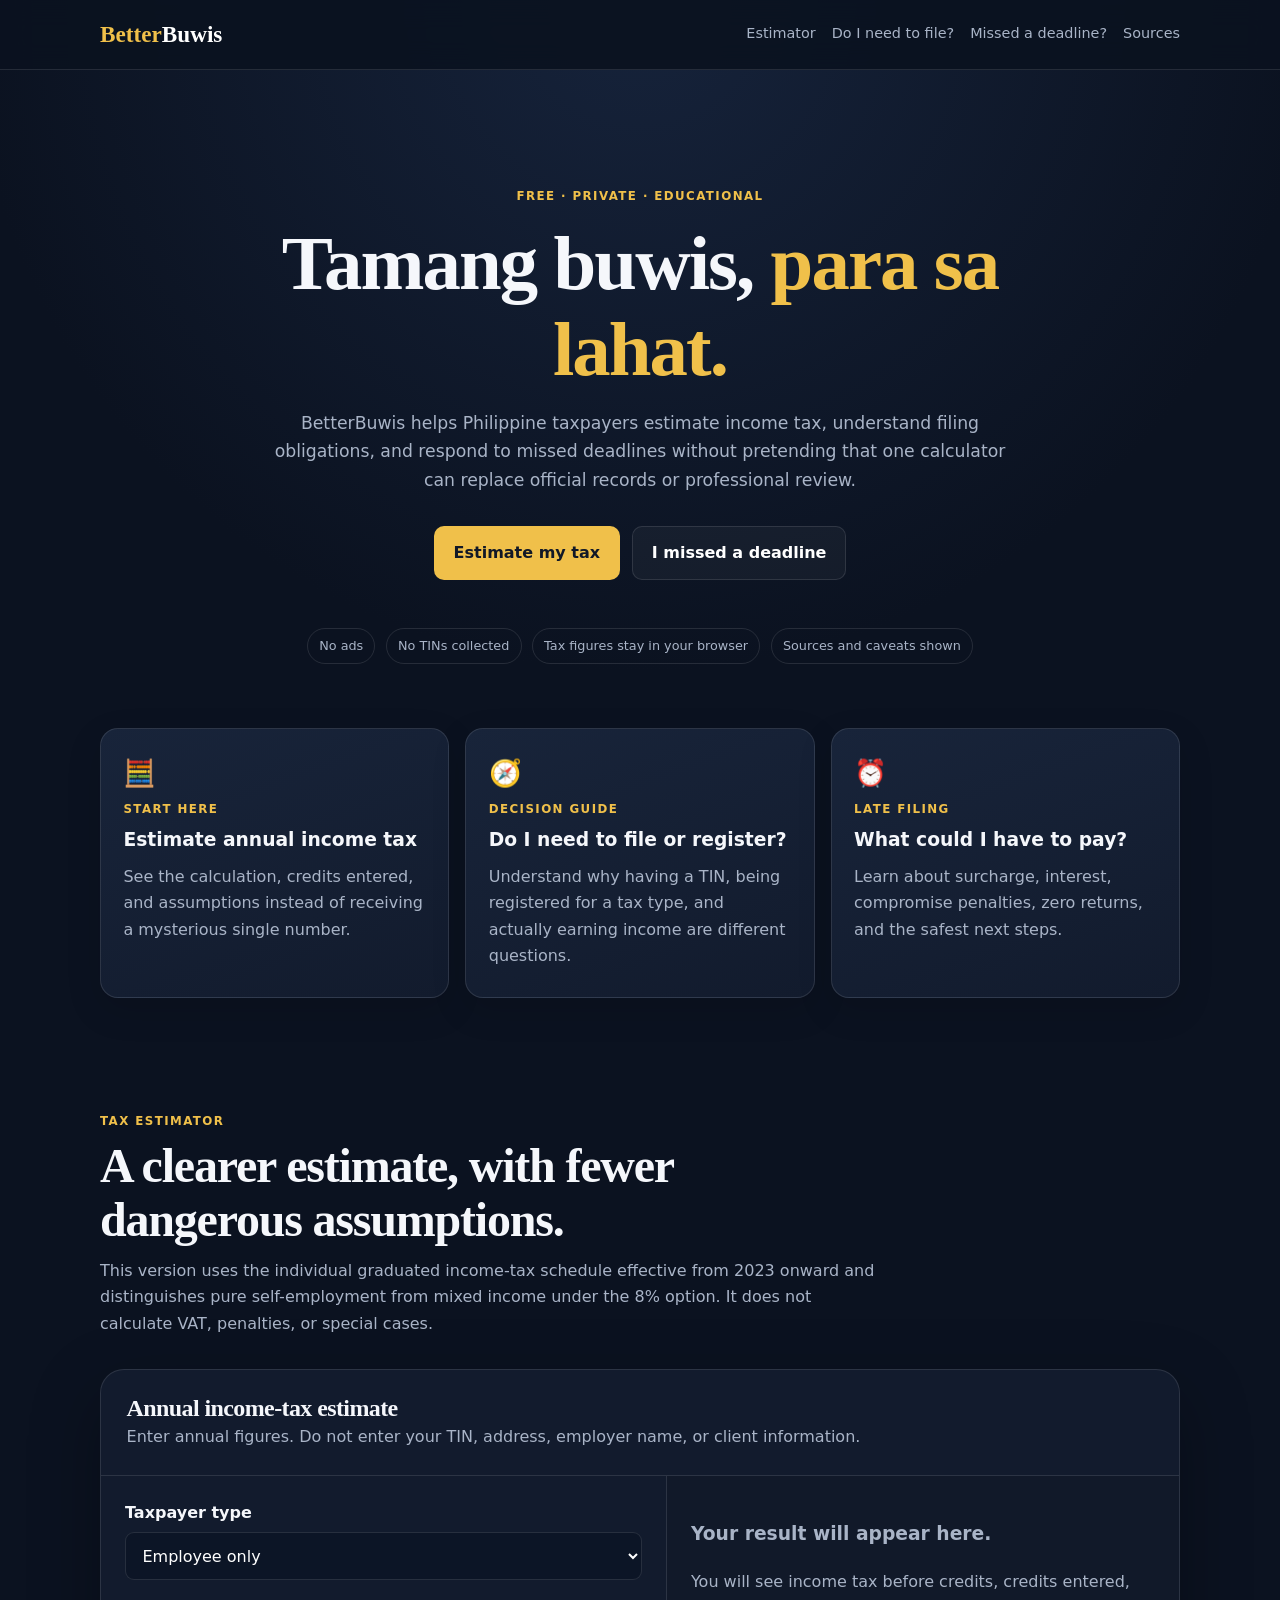
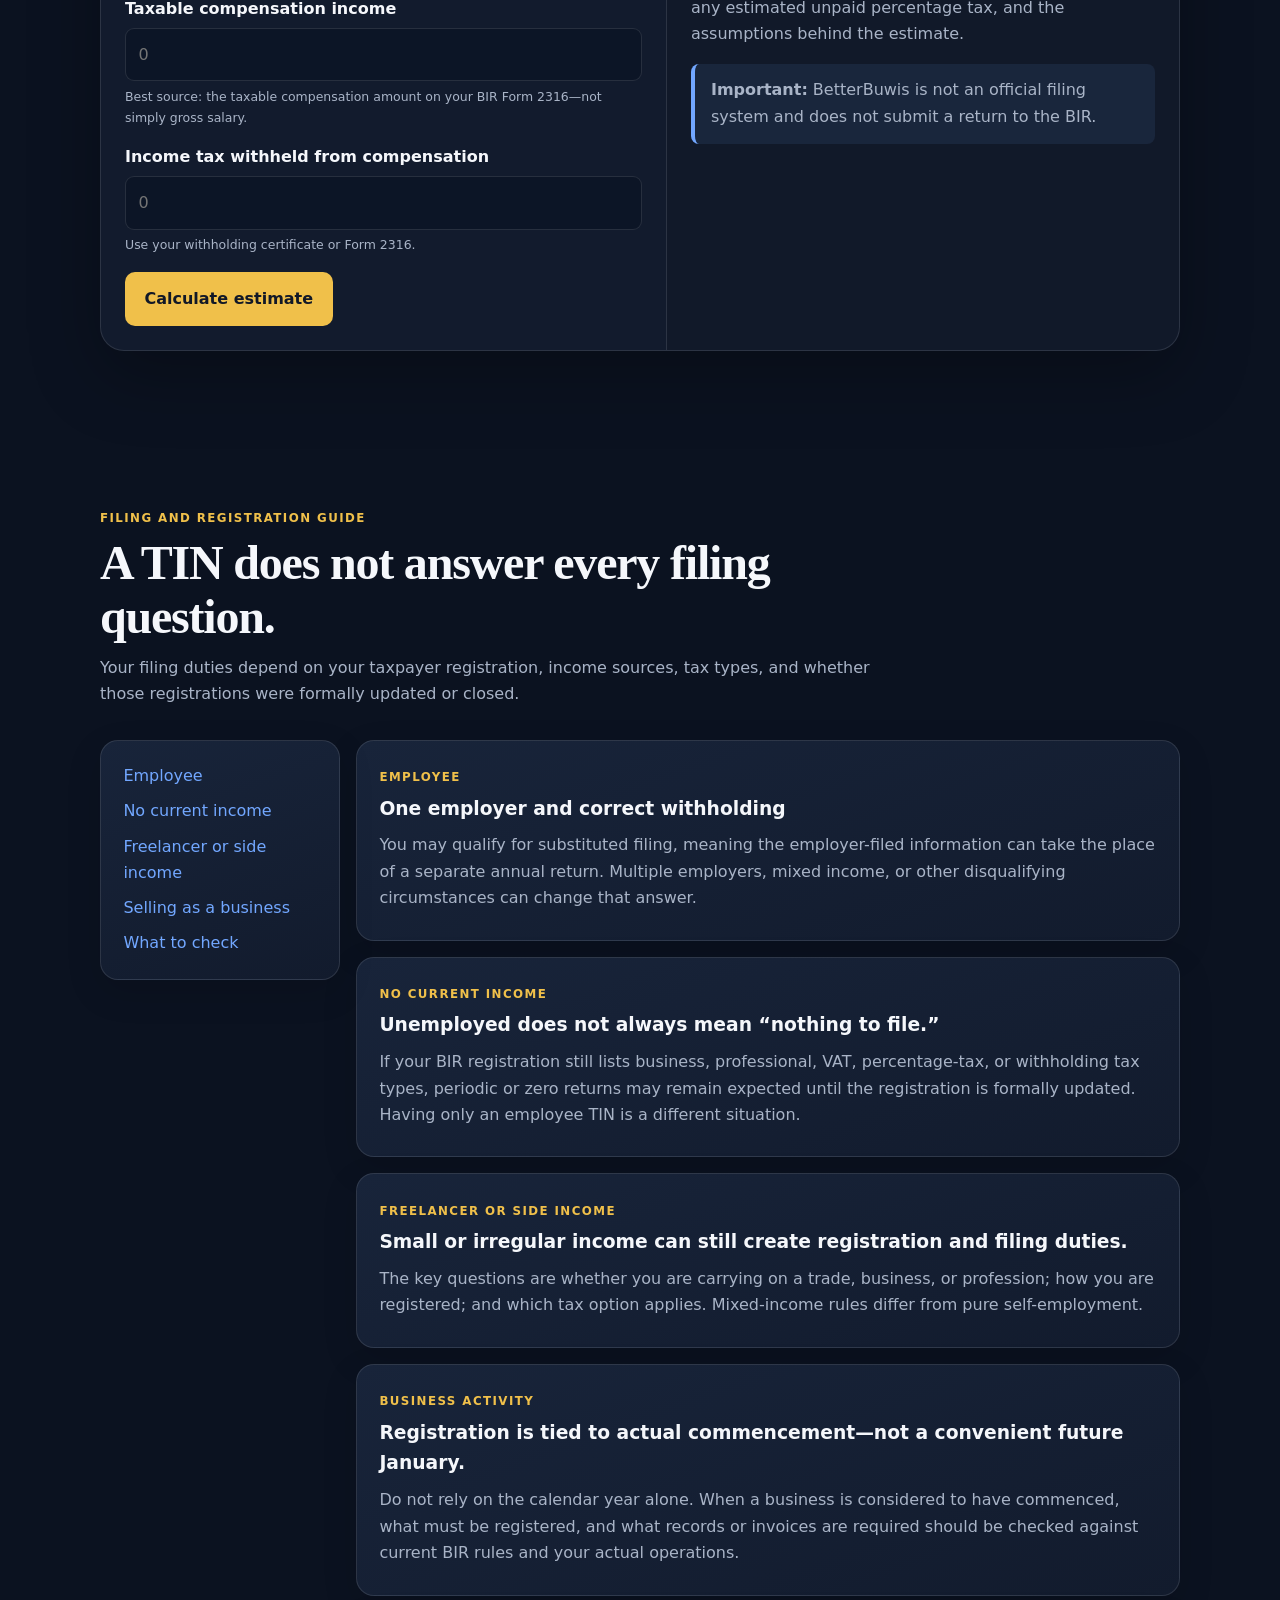
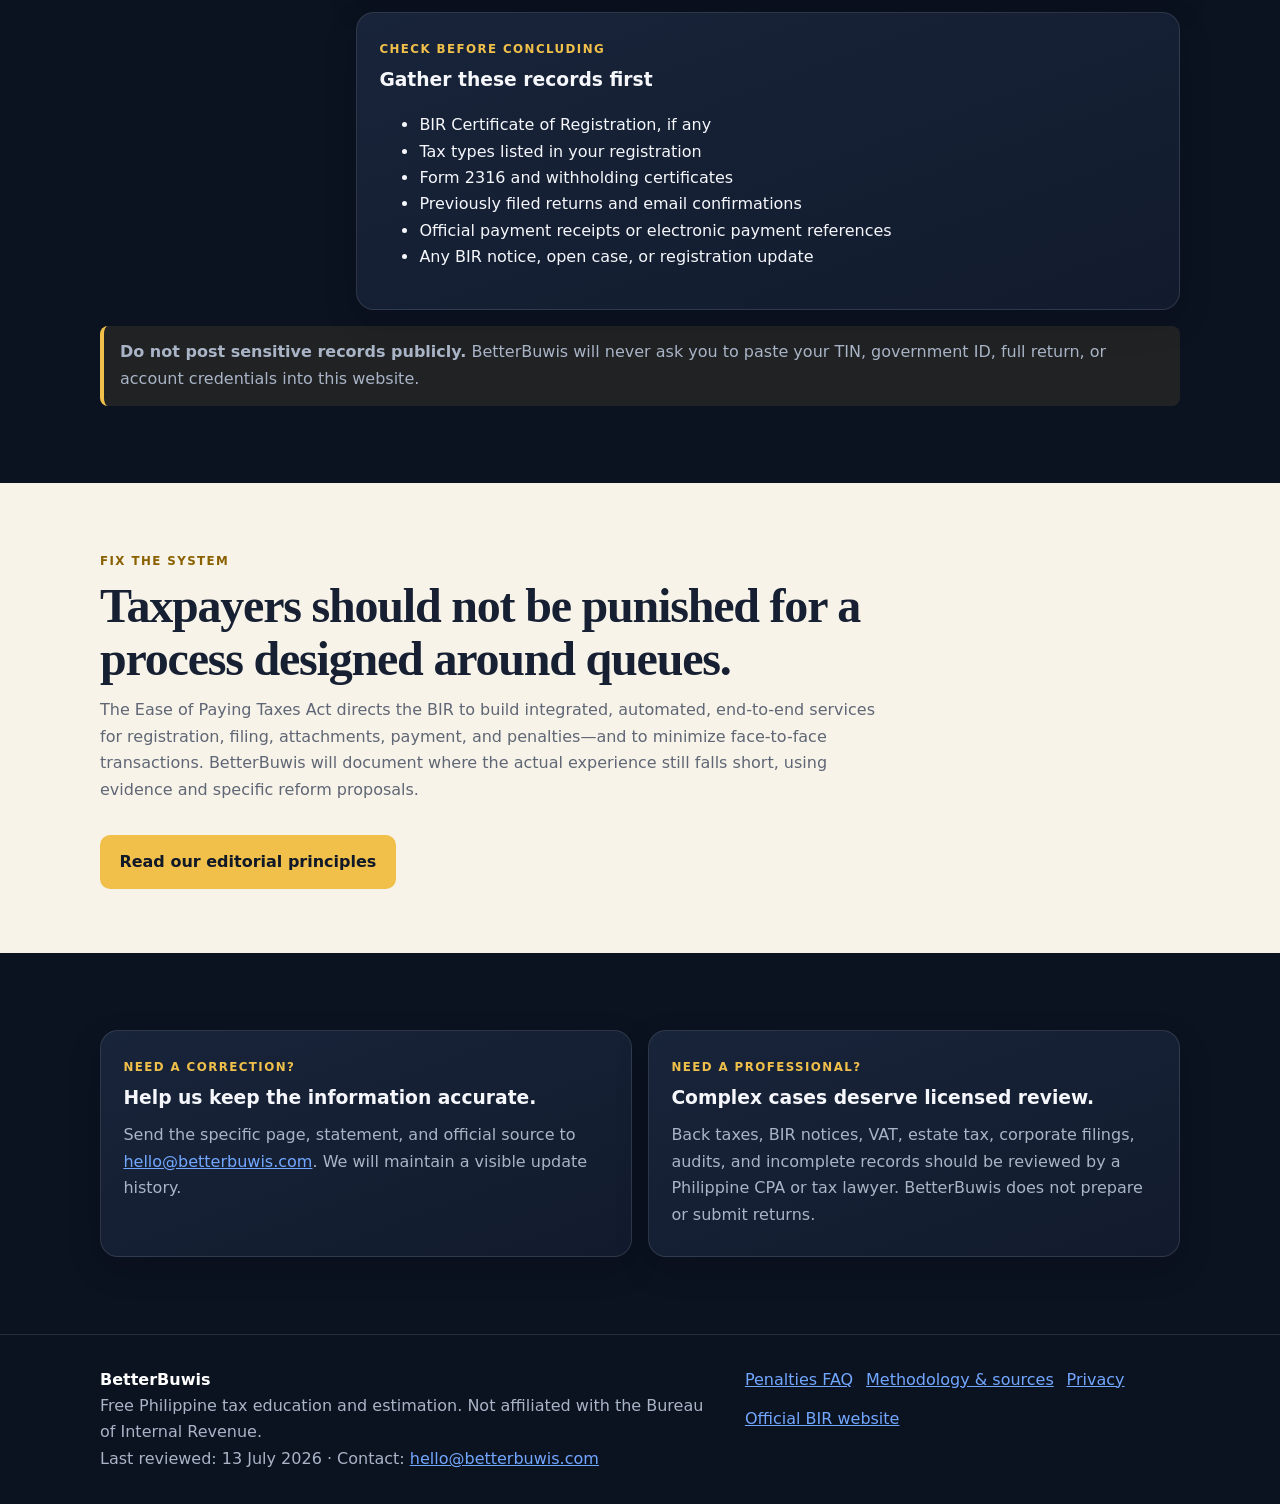
==== commit 243dae4c: "Restore Filipino homepage heading" ====
--- a/index.html
+++ b/index.html
@@ -41,7 +41,7 @@
 <main id="main">
   <section class="hero">
     <span class="eyebrow">Free · Private · Educational</span>
-    <h1>Know what may be due—<em>and what to do next.</em></h1>
+    <h1>Tamang buwis, <em>para sa lahat.</em></h1>
     <p>BetterBuwis helps Philippine taxpayers estimate income tax, understand filing obligations, and respond to missed deadlines without pretending that one calculator can replace official records or professional review.</p>
     <div class="hero-actions">
       <a class="btn btn-primary" href="#calculator" onclick="track('hero_estimator_clicked')">Estimate my tax</a>
--- a/styles.css
+++ b/styles.css
@@ -1,307 +1 @@
-:root {
-  --bg: #0b1220;
-  --surface: #121b2d;
-  --surface-2: #18243a;
-  --paper: #f7f3e8;
-  --ink: #172033;
-  --text: #f5f7fb;
-  --muted: #a9b4c7;
-  --gold: #f0c04a;
-  --gold-dark: #a87500;
-  --blue: #72a7ff;
-  --green: #55d6a1;
-  --red: #ff8a8a;
-  --border: rgba(255, 255, 255, 0.11);
-  --shadow: 0 24px 70px rgba(0, 0, 0, 0.28);
-  --radius: 18px;
-  --max: 1120px;
-}
-
-* { box-sizing: border-box; }
-html { scroll-behavior: smooth; }
-body {
-  margin: 0;
-  font-family: Inter, ui-sans-serif, system-ui, -apple-system, BlinkMacSystemFont, "Segoe UI", sans-serif;
-  background: radial-gradient(circle at top, #16233b 0, var(--bg) 42rem);
-  color: var(--text);
-  line-height: 1.65;
-}
-a { color: var(--blue); }
-a:hover { color: #a8c8ff; }
-button, input, select { font: inherit; }
-button { cursor: pointer; }
-img { max-width: 100%; }
-
-.skip-link {
-  position: absolute;
-  left: -9999px;
-  top: 0;
-  z-index: 999;
-  background: white;
-  color: black;
-  padding: 0.8rem 1rem;
-}
-.skip-link:focus { left: 1rem; top: 1rem; }
-
-.site-header {
-  position: sticky;
-  top: 0;
-  z-index: 50;
-  border-bottom: 1px solid var(--border);
-  background: rgba(11, 18, 32, 0.9);
-  backdrop-filter: blur(14px);
-}
-.nav {
-  max-width: var(--max);
-  margin: auto;
-  padding: 0.95rem 1.25rem;
-  display: flex;
-  align-items: center;
-  justify-content: space-between;
-  gap: 1rem;
-}
-.brand {
-  color: var(--gold);
-  font-family: Georgia, "Times New Roman", serif;
-  font-weight: 900;
-  font-size: 1.45rem;
-  text-decoration: none;
-  letter-spacing: -0.02em;
-}
-.brand span { color: white; }
-.nav-links { display: flex; align-items: center; gap: 1rem; flex-wrap: wrap; }
-.nav-links a { color: var(--muted); text-decoration: none; font-size: 0.9rem; }
-.nav-links a:hover, .nav-links a[aria-current="page"] { color: white; }
-
-main { min-height: 70vh; }
-.container { max-width: var(--max); margin: auto; padding: 0 1.25rem; }
-.hero {
-  max-width: 900px;
-  margin: auto;
-  padding: 6rem 1.25rem 3.5rem;
-  text-align: center;
-}
-.eyebrow {
-  display: inline-flex;
-  align-items: center;
-  gap: 0.55rem;
-  color: var(--gold);
-  background: rgba(240, 192, 74, 0.1);
-  border: 1px solid rgba(240, 192, 74, 0.3);
-  border-radius: 999px;
-  padding: 0.42rem 0.82rem;
-  text-transform: uppercase;
-  letter-spacing: 0.11em;
-  font-size: 0.72rem;
-  font-weight: 800;
-}
-.hero h1, .page-hero h1 {
-  font-family: Georgia, "Times New Roman", serif;
-  letter-spacing: -0.035em;
-  line-height: 1.07;
-  margin: 1.4rem 0 1rem;
-}
-.hero h1 { font-size: clamp(2.6rem, 7vw, 5.2rem); }
-.hero h1 em { color: var(--gold); font-style: normal; }
-.hero p { max-width: 720px; margin: auto; color: var(--muted); font-size: 1.08rem; }
-.hero-actions { display: flex; justify-content: center; flex-wrap: wrap; gap: 0.8rem; margin-top: 2rem; }
-.btn {
-  display: inline-flex;
-  justify-content: center;
-  align-items: center;
-  gap: 0.45rem;
-  border-radius: 11px;
-  padding: 0.85rem 1.2rem;
-  font-weight: 800;
-  text-decoration: none;
-  border: 1px solid transparent;
-}
-.btn-primary { color: #151b25; background: var(--gold); box-shadow: 0 12px 35px rgba(240, 192, 74, 0.18); }
-.btn-primary:hover { color: #151b25; background: #ffd56e; transform: translateY(-1px); }
-.btn-secondary { color: white; border-color: var(--border); background: rgba(255,255,255,0.035); }
-.btn-secondary:hover { color: white; background: rgba(255,255,255,0.08); }
-.btn-small { padding: 0.58rem 0.85rem; font-size: 0.86rem; }
-
-.trust-row {
-  max-width: 850px;
-  margin: 0 auto 4rem;
-  padding: 0 1.25rem;
-  display: flex;
-  flex-wrap: wrap;
-  justify-content: center;
-  gap: 0.8rem 1.6rem;
-  color: var(--muted);
-  font-size: 0.86rem;
-}
-.trust-row span::before { content: "✓"; color: var(--green); margin-right: 0.45rem; }
-
-.section { padding: 4rem 0; }
-.section-tight { padding: 2.2rem 0; }
-.section-head { max-width: 760px; margin-bottom: 2rem; }
-.section-head.center { text-align: center; margin-left: auto; margin-right: auto; }
-.section-label { color: var(--gold); text-transform: uppercase; letter-spacing: 0.13em; font-size: 0.73rem; font-weight: 900; }
-.section-title {
-  font-family: Georgia, "Times New Roman", serif;
-  font-size: clamp(1.9rem, 4vw, 3rem);
-  line-height: 1.15;
-  margin: 0.45rem 0 0.7rem;
-  letter-spacing: -0.025em;
-}
-.section-copy { color: var(--muted); margin: 0; }
-
-.grid-3 { display: grid; grid-template-columns: repeat(3, 1fr); gap: 1rem; }
-.grid-2 { display: grid; grid-template-columns: repeat(2, 1fr); gap: 1rem; }
-.card {
-  background: linear-gradient(155deg, rgba(24,36,58,0.96), rgba(18,27,45,0.96));
-  border: 1px solid var(--border);
-  border-radius: var(--radius);
-  padding: 1.5rem;
-  box-shadow: var(--shadow);
-}
-.card h3 { margin-top: 0.4rem; line-height: 1.25; }
-.card p { color: var(--muted); }
-.card-link { color: white; text-decoration: none; display: block; height: 100%; transition: transform 0.2s, border-color 0.2s; }
-.card-link:hover { color: white; transform: translateY(-3px); border-color: rgba(240,192,74,0.4); }
-.card-icon { font-size: 1.7rem; }
-.card-kicker { color: var(--gold); font-size: 0.76rem; text-transform: uppercase; letter-spacing: 0.1em; font-weight: 800; }
-
-.notice {
-  border: 1px solid rgba(114,167,255,0.35);
-  background: rgba(114,167,255,0.08);
-  border-radius: 14px;
-  padding: 1rem 1.1rem;
-  color: #dce9ff;
-}
-.notice strong { color: white; }
-.notice.warn { border-color: rgba(240,192,74,0.4); background: rgba(240,192,74,0.08); color: #fff0bd; }
-.notice.danger { border-color: rgba(255,138,138,0.35); background: rgba(255,138,138,0.07); color: #ffdada; }
-.notice.success { border-color: rgba(85,214,161,0.35); background: rgba(85,214,161,0.07); color: #d9fff0; }
-
-.pathway {
-  display: grid;
-  grid-template-columns: 0.55fr 1fr;
-  gap: 1.4rem;
-  align-items: start;
-}
-.path-nav { position: sticky; top: 6rem; }
-.path-nav a {
-  display: block;
-  color: var(--muted);
-  text-decoration: none;
-  border-left: 2px solid var(--border);
-  padding: 0.58rem 0.8rem;
-}
-.path-nav a:hover { color: white; border-left-color: var(--gold); }
-.path-content article { margin-bottom: 1rem; }
-
-.tool-shell {
-  background: rgba(9,15,27,0.65);
-  border: 1px solid var(--border);
-  border-radius: 24px;
-  overflow: hidden;
-  box-shadow: var(--shadow);
-}
-.tool-head { padding: 1.5rem 1.5rem 1rem; border-bottom: 1px solid var(--border); }
-.tool-head h2 { margin: 0 0 0.35rem; font-family: Georgia, "Times New Roman", serif; }
-.tool-head p { margin: 0; color: var(--muted); }
-.tool-grid { display: grid; grid-template-columns: 1fr 0.85fr; }
-.form-panel, .result-panel { padding: 1.5rem; }
-.result-panel { border-left: 1px solid var(--border); background: rgba(255,255,255,0.025); }
-.field { margin-bottom: 1rem; }
-.field label { display: block; font-weight: 800; font-size: 0.87rem; margin-bottom: 0.38rem; }
-.field small { display: block; color: var(--muted); margin-top: 0.35rem; }
-.field input, .field select {
-  width: 100%;
-  background: var(--surface);
-  color: white;
-  border: 1px solid var(--border);
-  border-radius: 10px;
-  padding: 0.8rem 0.85rem;
-}
-.field input:focus, .field select:focus { outline: 2px solid rgba(114,167,255,0.45); border-color: var(--blue); }
-.field-row { display: grid; grid-template-columns: 1fr 1fr; gap: 0.8rem; }
-.hidden { display: none !important; }
-.result-empty { color: var(--muted); }
-.result-list { display: grid; gap: 0.75rem; }
-.result-item { padding: 0.95rem 1rem; border: 1px solid var(--border); background: var(--surface); border-radius: 12px; }
-.result-item span { color: var(--muted); display: block; font-size: 0.78rem; text-transform: uppercase; letter-spacing: 0.08em; }
-.result-item strong { font-family: Georgia, "Times New Roman", serif; font-size: 1.45rem; display: block; margin-top: 0.1rem; }
-.result-item.gold strong { color: var(--gold); }
-.result-item.green strong { color: var(--green); }
-.result-item.red strong { color: var(--red); }
-.assumptions { margin: 1rem 0 0; padding-left: 1.1rem; color: var(--muted); font-size: 0.84rem; }
-
-.page-hero { max-width: 900px; margin: auto; padding: 4.7rem 1.25rem 2.2rem; }
-.page-hero h1 { font-size: clamp(2.4rem, 6vw, 4.2rem); }
-.page-hero p { color: var(--muted); max-width: 720px; font-size: 1.05rem; }
-.prose { max-width: 820px; }
-.prose h2, .prose h3 { font-family: Georgia, "Times New Roman", serif; line-height: 1.25; scroll-margin-top: 6rem; }
-.prose h2 { margin-top: 2.7rem; font-size: 1.8rem; }
-.prose h3 { margin-top: 1.8rem; font-size: 1.25rem; }
-.prose p, .prose li { color: #d6deeb; }
-.prose li { margin-bottom: 0.45rem; }
-.prose table { width: 100%; border-collapse: collapse; margin: 1rem 0 1.5rem; font-size: 0.9rem; }
-.prose th, .prose td { border: 1px solid var(--border); padding: 0.75rem; text-align: left; vertical-align: top; }
-.prose th { background: var(--surface-2); }
-.source-list { padding-left: 1.2rem; }
-.source-list li { margin-bottom: 0.65rem; }
-.updated { color: var(--muted); font-size: 0.82rem; }
-
-.faq details {
-  border: 1px solid var(--border);
-  border-radius: 13px;
-  background: rgba(255,255,255,0.025);
-  margin-bottom: 0.7rem;
-  padding: 0.9rem 1rem;
-}
-.faq summary { cursor: pointer; font-weight: 850; color: white; }
-.faq details p, .faq details ul { color: var(--muted); }
-
-.callout-band {
-  background: var(--paper);
-  color: var(--ink);
-  padding: 3.5rem 0;
-}
-.callout-band .section-copy { color: #4c566a; }
-.callout-band a { color: #174ea6; }
-.callout-band .btn-primary { background: #1b2a44; color: white; }
-.callout-band .btn-primary:hover { background: #253a5e; color: white; }
-
-.site-footer { border-top: 1px solid var(--border); margin-top: 4rem; }
-.footer-inner {
-  max-width: var(--max);
-  margin: auto;
-  padding: 2.3rem 1.25rem 3rem;
-  display: grid;
-  grid-template-columns: 1.2fr 1fr;
-  gap: 2rem;
-  color: var(--muted);
-  font-size: 0.86rem;
-}
-.footer-links { display: flex; gap: 1rem; flex-wrap: wrap; align-content: start; justify-content: flex-end; }
-.footer-links a { color: var(--muted); text-decoration: none; }
-.footer-links a:hover { color: white; }
-
-@media (max-width: 850px) {
-  .grid-3, .grid-2, .tool-grid, .pathway { grid-template-columns: 1fr; }
-  .path-nav { position: static; }
-  .result-panel { border-left: 0; border-top: 1px solid var(--border); }
-}
-@media (max-width: 640px) {
-  .nav { align-items: flex-start; }
-  .nav-links { justify-content: flex-end; gap: 0.7rem; }
-  .nav-links a:nth-child(2), .nav-links a:nth-child(3) { display: none; }
-  .hero { padding-top: 4rem; }
-  .field-row { grid-template-columns: 1fr; }
-  .footer-inner { grid-template-columns: 1fr; }
-  .footer-links { justify-content: flex-start; }
-  .prose table { display: block; overflow-x: auto; }
-}
-
-@media print {
-  .site-header, .site-footer, .hero-actions, .btn, .trust-row { display: none !important; }
-  body { background: white; color: black; }
-  .card, .tool-shell, .result-item, .notice, .faq details { box-shadow: none; background: white; color: black; border-color: #bbb; }
-  .prose p, .prose li, .section-copy, .updated, .result-empty, .assumptions { color: #333; }
-  a { color: black; text-decoration: underline; }
-}+:root{--bg:#0b1220;--surface:#121b2d;--surface2:#18243a;--paper:#f7f3e8;--text:#f5f7fb;--muted:#a9b4c7;--gold:#f0c04a;--blue:#72a7ff;--green:#55d6a1;--red:#ff8a8a;--border:rgba(255,255,255,.11);--shadow:0 24px 70px rgba(0,0,0,.28);--radius:18px;--max:1120px}*{box-sizing:border-box}html{scroll-behavior:smooth}body{margin:0;font-family:Inter,ui-sans-serif,system-ui,-apple-system,BlinkMacSystemFont,"Segoe UI",sans-serif;background:radial-gradient(circle at top,#16233b 0,var(--bg) 42rem);color:var(--text);line-height:1.65}a{color:var(--blue)}a:hover{color:#a8c8ff}button,input,select{font:inherit}button{cursor:pointer}.hidden{display:none!important}.skip-link{position:absolute;left:-9999px;z-index:999;background:#fff;color:#111;padding:.8rem 1rem}.skip-link:focus{left:1rem;top:1rem}.site-header{position:sticky;top:0;z-index:50;border-bottom:1px solid var(--border);background:rgba(11,18,32,.9);backdrop-filter:blur(14px)}.nav{max-width:var(--max);margin:auto;padding:.95rem 1.25rem;display:flex;align-items:center;justify-content:space-between;gap:1rem}.brand{color:var(--gold);font-family:Georgia,"Times New Roman",serif;font-weight:900;font-size:1.45rem;text-decoration:none}.brand span{color:#fff}.nav-links{display:flex;align-items:center;gap:1rem;flex-wrap:wrap}.nav-links a{color:var(--muted);text-decoration:none;font-size:.9rem}.nav-links a:hover,.nav-links a[aria-current=page]{color:#fff}main{min-height:70vh}.container{max-width:var(--max);margin:auto;padding:0 1.25rem}.hero{max-width:900px;margin:auto;padding:7rem 1.25rem 3rem;text-align:center}.eyebrow,.section-label,.card-kicker{display:inline-block;color:var(--gold);font-size:.74rem;font-weight:800;letter-spacing:.12em;text-transform:uppercase}.hero h1,.section-title,.tool-head h2{font-family:Georgia,"Times New Roman",serif;line-height:1.12;letter-spacing:-.025em}.hero h1{font-size:clamp(2.5rem,7vw,4.8rem);margin:.8rem 0 1rem}.hero h1 em{color:var(--gold);font-style:normal}.hero p{max-width:760px;margin:0 auto;color:var(--muted);font-size:1.08rem}.hero-actions{display:flex;justify-content:center;gap:.8rem;flex-wrap:wrap;margin-top:2rem}.btn{display:inline-flex;align-items:center;justify-content:center;border-radius:10px;padding:.8rem 1.15rem;text-decoration:none;border:1px solid transparent;font-weight:800}.btn-primary{background:var(--gold);color:#111827}.btn-primary:hover{color:#111827;filter:brightness(1.06)}.btn-secondary{border-color:var(--border);background:rgba(255,255,255,.04);color:#fff}.trust-row{max-width:var(--max);margin:0 auto 2rem;padding:0 1.25rem;display:flex;justify-content:center;gap:.65rem;flex-wrap:wrap}.trust-row span{border:1px solid var(--border);border-radius:999px;padding:.38rem .7rem;color:var(--muted);font-size:.8rem}.section{padding:4.8rem 0}.section-tight{padding:2rem 0}.section-head{max-width:780px;margin-bottom:2rem}.section-title{font-size:clamp(2rem,4vw,3rem);margin:.35rem 0 .7rem}.section-copy{color:var(--muted);margin:0}.grid-2,.grid-3{display:grid;gap:1rem}.grid-2{grid-template-columns:repeat(2,minmax(0,1fr))}.grid-3{grid-template-columns:repeat(3,minmax(0,1fr))}.card{background:linear-gradient(160deg,var(--surface2),var(--surface));border:1px solid var(--border);border-radius:var(--radius);padding:1.4rem;box-shadow:0 12px 35px rgba(0,0,0,.13)}.card-link{display:block;color:inherit;text-decoration:none}.card-link:hover{color:inherit;border-color:rgba(240,192,74,.45);transform:translateY(-2px)}.card h3{margin:.25rem 0 .5rem}.card p{color:var(--muted);margin:.35rem 0}.card-icon{font-size:1.65rem}.tool-shell{border:1px solid var(--border);border-radius:24px;overflow:hidden;background:var(--surface);box-shadow:var(--shadow)}.tool-head{padding:1.4rem 1.6rem;border-bottom:1px solid var(--border)}.tool-head h2,.tool-head p{margin:.15rem 0}.tool-head p{color:var(--muted)}.tool-grid{display:grid;grid-template-columns:1.05fr .95fr}.form-panel,.result-panel{padding:1.5rem}.form-panel{border-right:1px solid var(--border)}.field{margin-bottom:1rem}.field-row{display:grid;grid-template-columns:1fr 1fr;gap:1rem}.field label{display:block;font-weight:750;margin-bottom:.35rem}.field small{display:block;color:var(--muted);font-size:.78rem;margin-top:.35rem}.field input,.field select{width:100%;border:1px solid var(--border);border-radius:9px;background:#0c1526;color:#fff;padding:.78rem}.field input:focus,.field select:focus{outline:2px solid rgba(114,167,255,.45);border-color:var(--blue)}.result-panel{background:rgba(0,0,0,.08)}.result-empty{color:var(--muted)}.result-list{display:grid;gap:.65rem}.result-item{display:flex;justify-content:space-between;gap:1rem;padding:.8rem;border:1px solid var(--border);border-radius:10px}.result-item strong{white-space:nowrap}.result-item.red strong{color:var(--red)}.result-item.green strong{color:var(--green)}.result-item.gold strong{color:var(--gold)}.assumptions{color:var(--muted);font-size:.86rem;padding-left:1.2rem}.notice{border-left:4px solid var(--blue);background:rgba(114,167,255,.09);border-radius:8px;padding:.85rem 1rem;color:var(--muted)}.notice.warn{border-left-color:var(--gold);background:rgba(240,192,74,.09)}.notice.danger{border-left-color:var(--red);background:rgba(255,138,138,.08)}.pathway{display:grid;grid-template-columns:240px 1fr;gap:1rem}.path-nav{align-self:start;position:sticky;top:88px;display:grid;gap:.55rem}.path-nav a{text-decoration:none}.path-content{display:grid;gap:1rem}.callout-band{background:var(--paper);color:#172033;padding:4rem 0}.callout-band .section-copy{color:#5f6675}.article{max-width:850px;margin:auto;padding:4rem 1.25rem}.article h1{font-family:Georgia,"Times New Roman",serif;font-size:clamp(2.2rem,5vw,3.8rem);line-height:1.12}.article h2{margin-top:2.2rem}.article p,.article li{color:#d4dbe7}.article .lede{font-size:1.1rem;color:var(--muted)}.faq{display:grid;gap:.8rem}.faq details{border:1px solid var(--border);border-radius:12px;background:var(--surface);padding:1rem}.faq summary{font-weight:800;cursor:pointer}.faq details p,.faq details li{color:var(--muted)}.source-list{font-size:.9rem}.site-footer{border-top:1px solid var(--border);padding:2rem 0;color:var(--muted)}.footer-inner{max-width:var(--max);margin:auto;padding:0 1.25rem;display:flex;justify-content:space-between;gap:2rem}.footer-links{display:flex;gap:.8rem;flex-wrap:wrap;align-content:flex-start}@media(max-width:820px){.grid-3,.grid-2,.tool-grid,.pathway{grid-template-columns:1fr}.form-panel{border-right:0;border-bottom:1px solid var(--border)}.path-nav{position:static}.footer-inner{display:grid}.nav{align-items:flex-start}.nav-links{justify-content:flex-end}}@media(max-width:560px){.nav-links a:nth-child(2),.nav-links a:nth-child(4){display:none}.hero{padding-top:5rem}.field-row{grid-template-columns:1fr}.result-item{display:grid}.section{padding:3.6rem 0}}@media print{.site-header,.site-footer,.hero-actions,.btn{display:none!important}body{background:#fff;color:#111}.card,.tool-shell,.faq details{box-shadow:none;background:#fff;color:#111;border-color:#bbb}.section-copy,.card p,.article p,.article li,.faq details p,.faq details li{color:#333}}
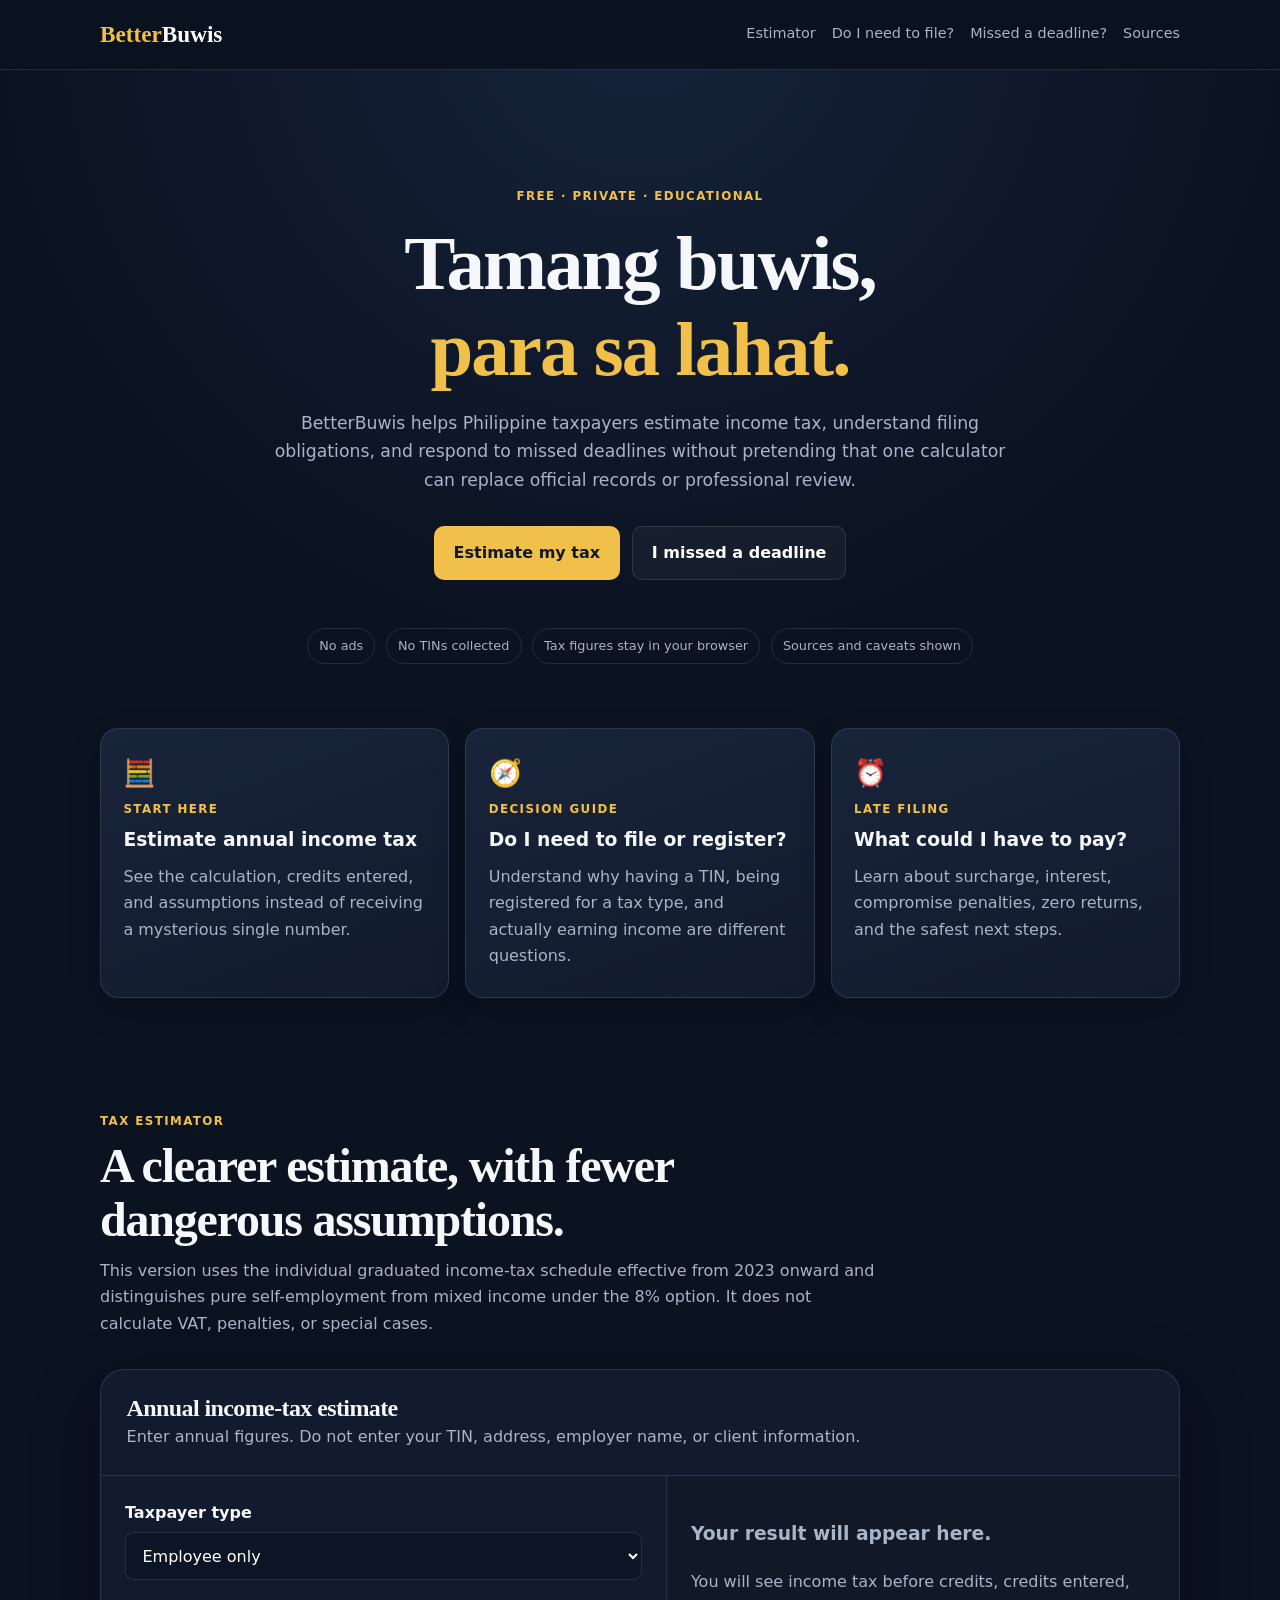
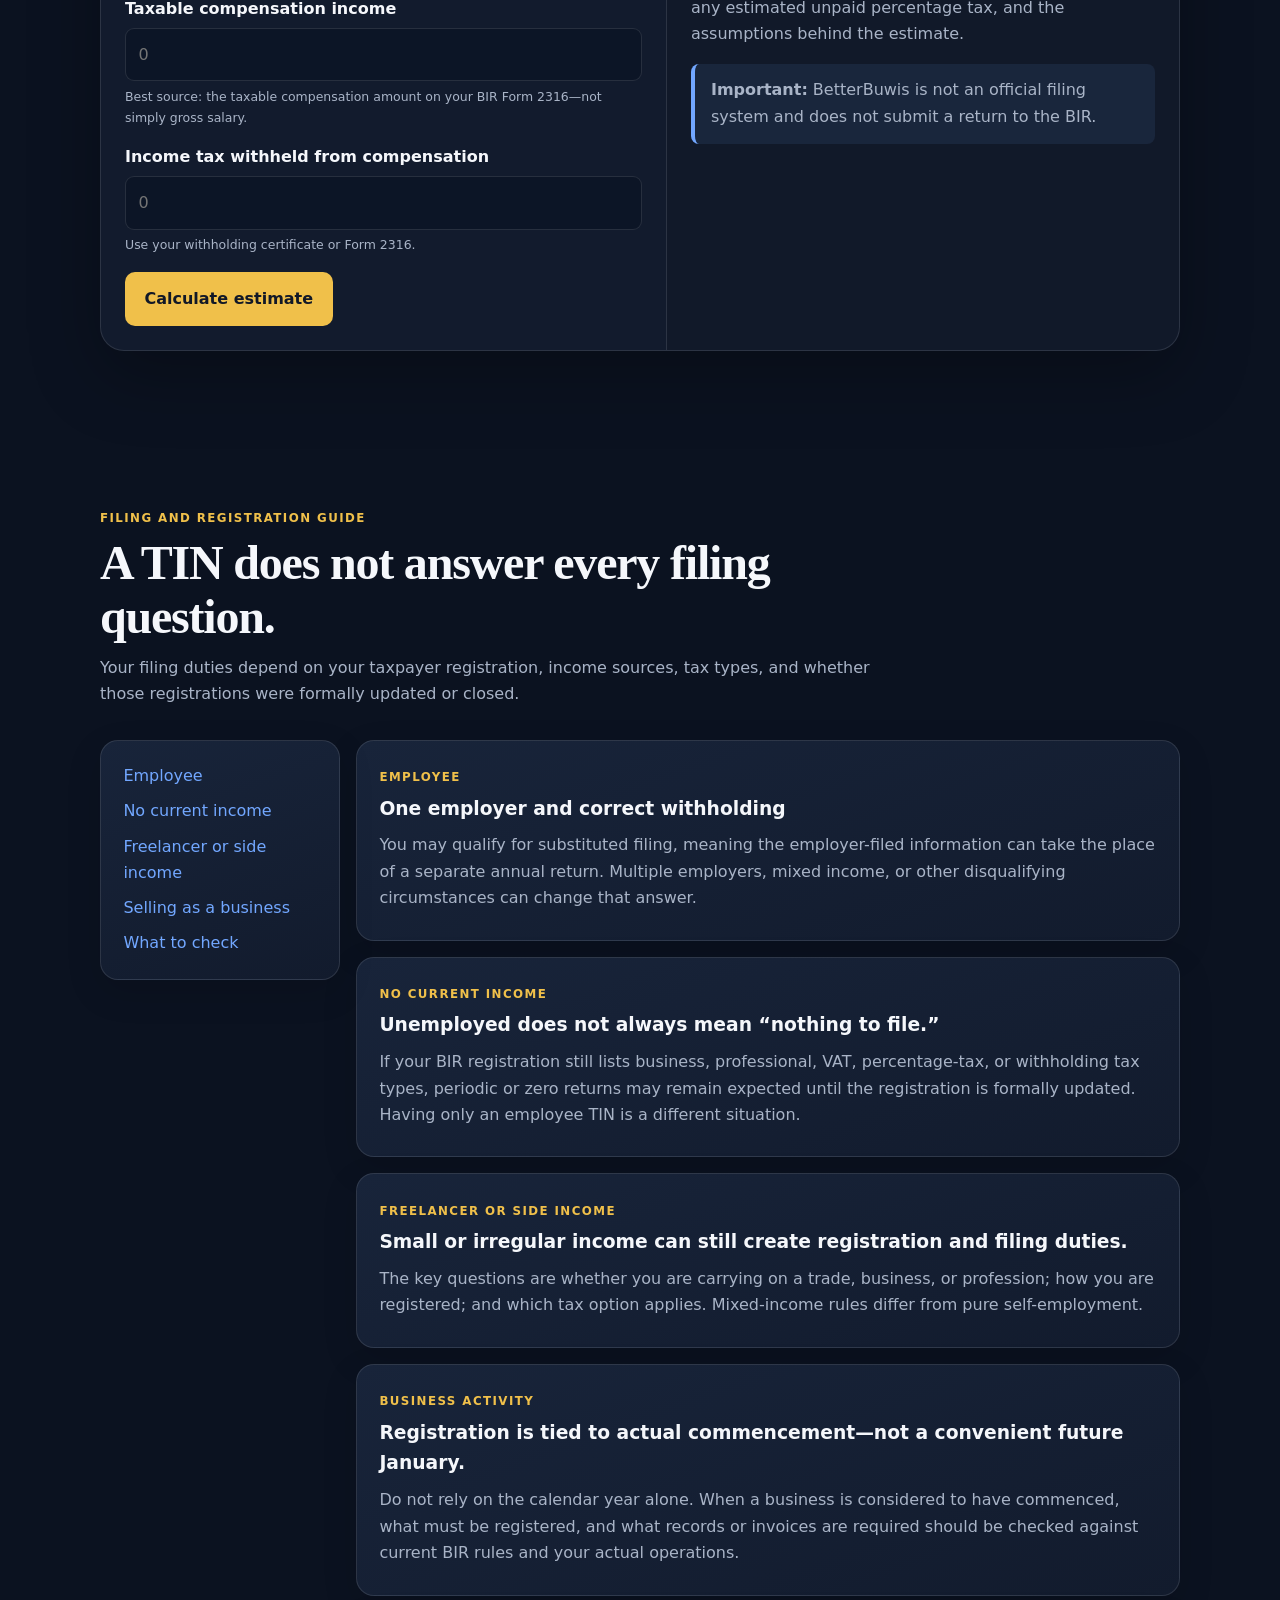
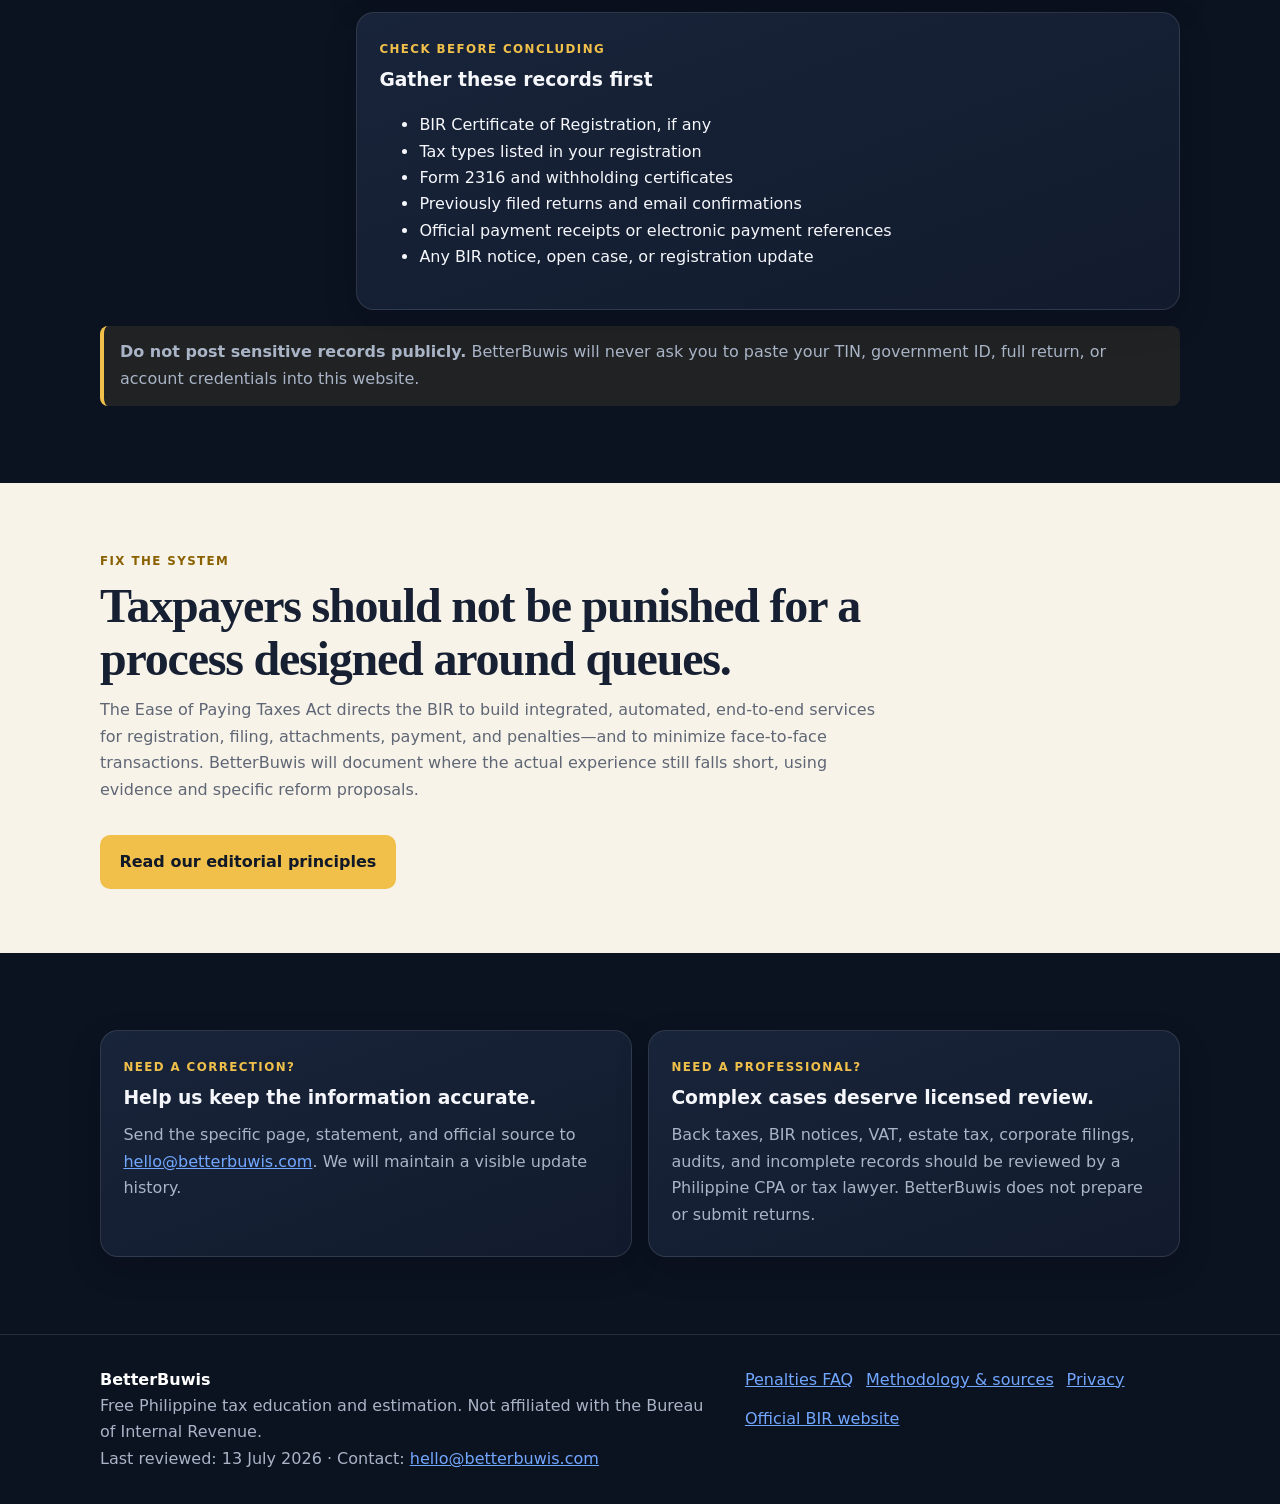
==== commit 57bd8a63: "Put Filipino headline on two lines" ====
--- a/index.html
+++ b/index.html
@@ -41,7 +41,7 @@
 <main id="main">
   <section class="hero">
     <span class="eyebrow">Free · Private · Educational</span>
-    <h1>Tamang buwis, <em>para sa lahat.</em></h1>
+    <h1>Tamang buwis,<br><em>para sa lahat.</em></h1>
     <p>BetterBuwis helps Philippine taxpayers estimate income tax, understand filing obligations, and respond to missed deadlines without pretending that one calculator can replace official records or professional review.</p>
     <div class="hero-actions">
       <a class="btn btn-primary" href="#calculator" onclick="track('hero_estimator_clicked')">Estimate my tax</a>
